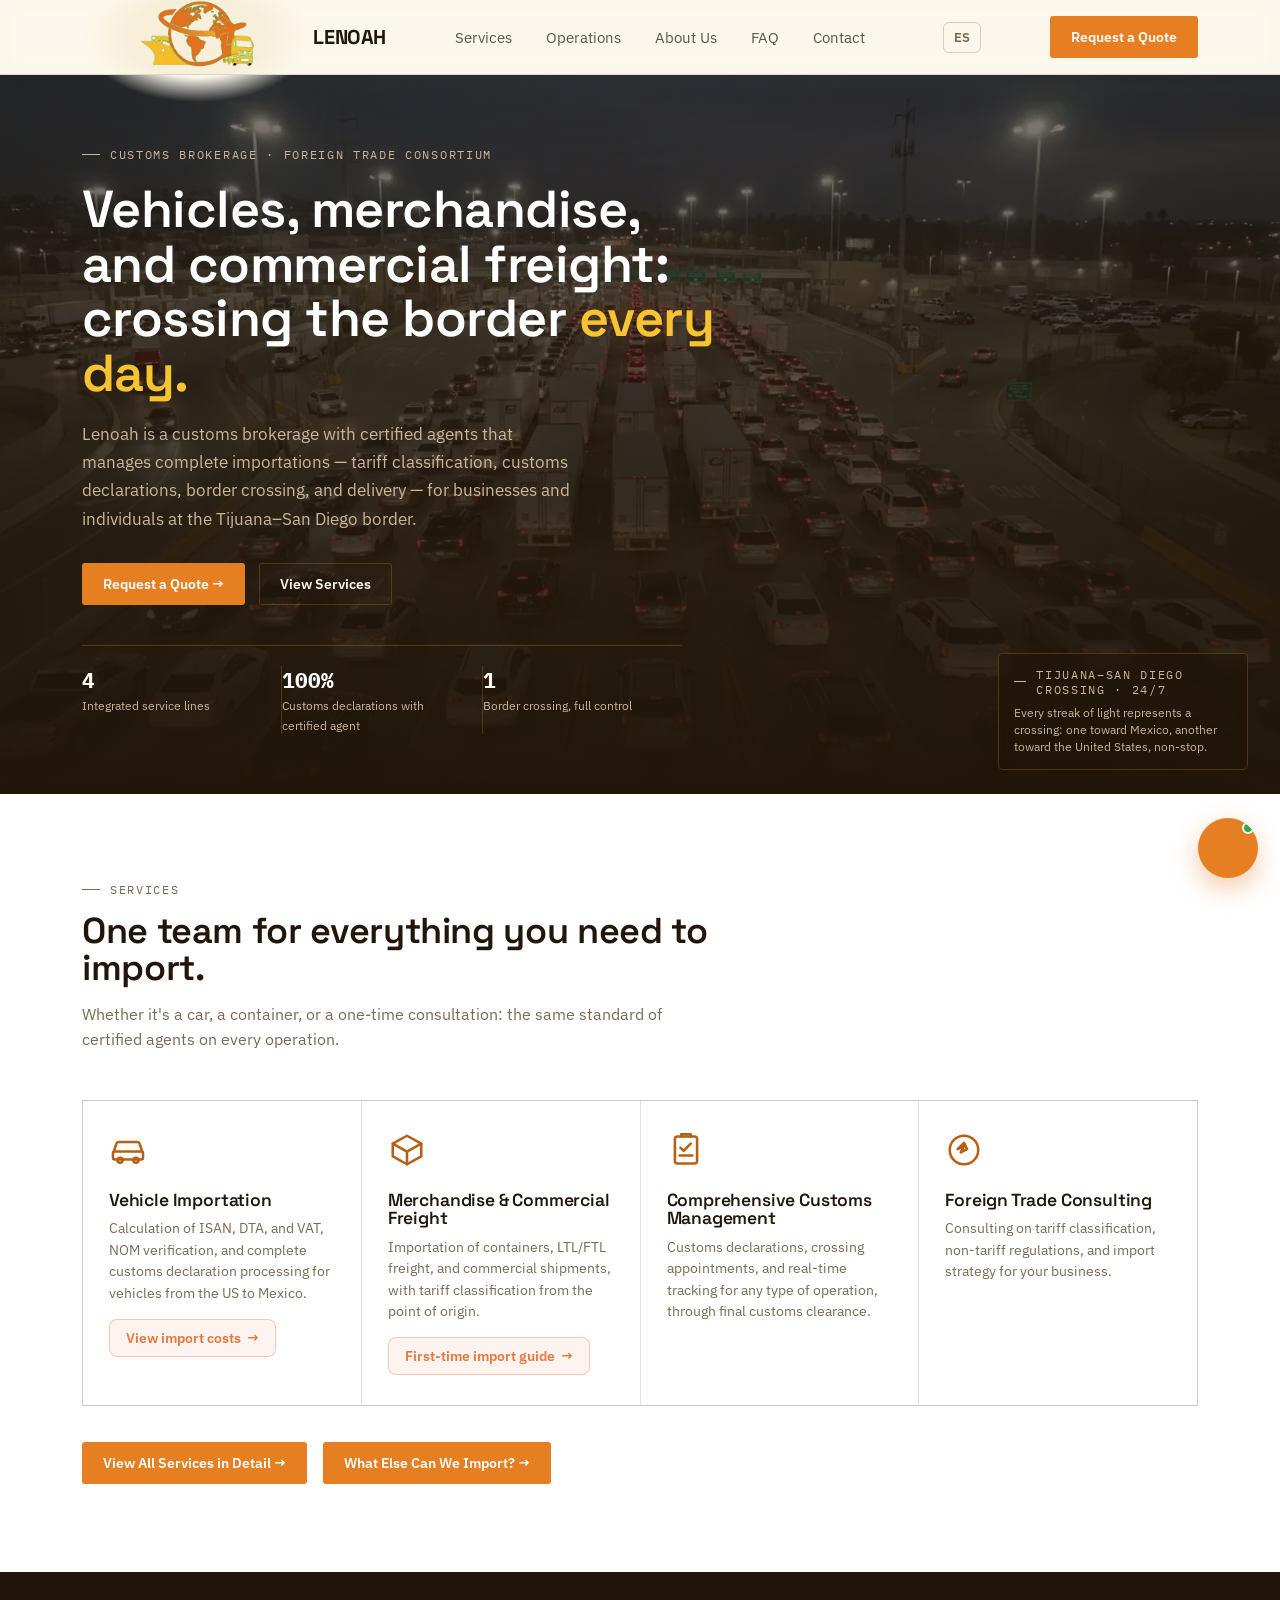
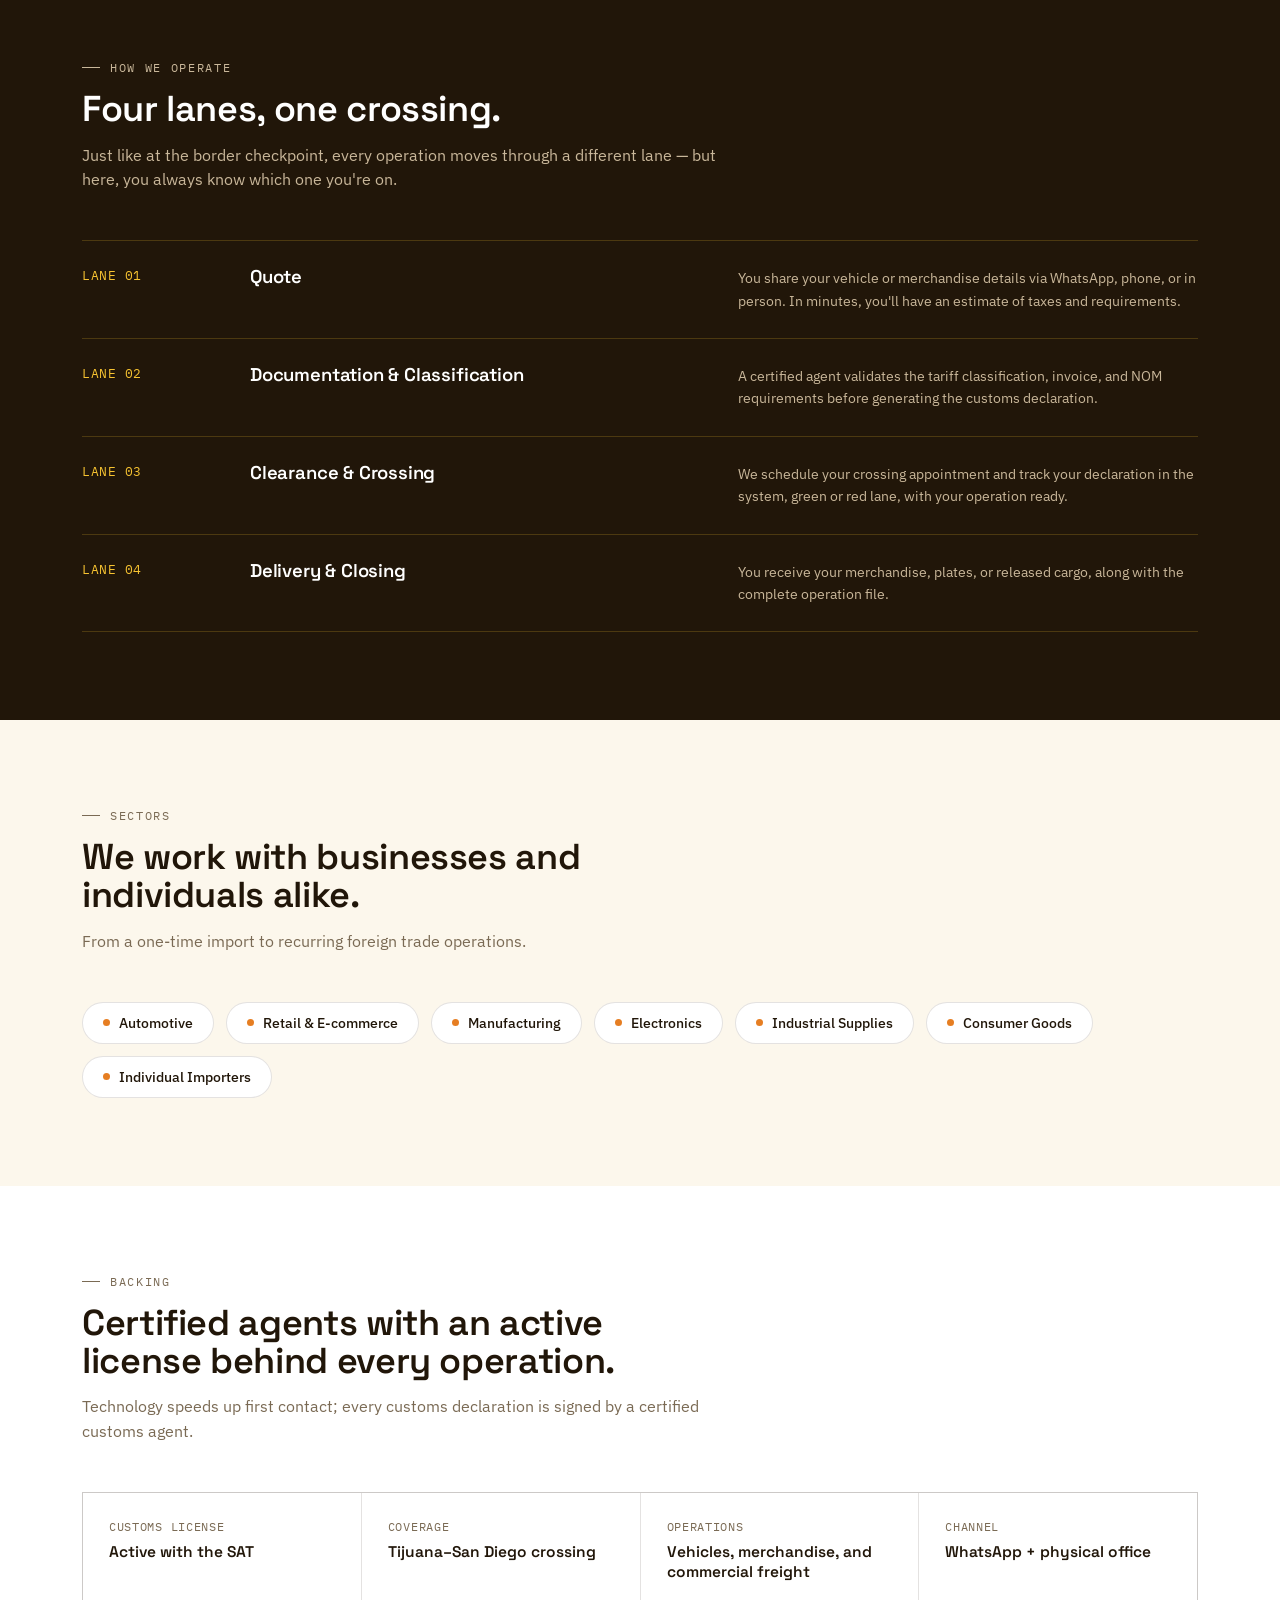
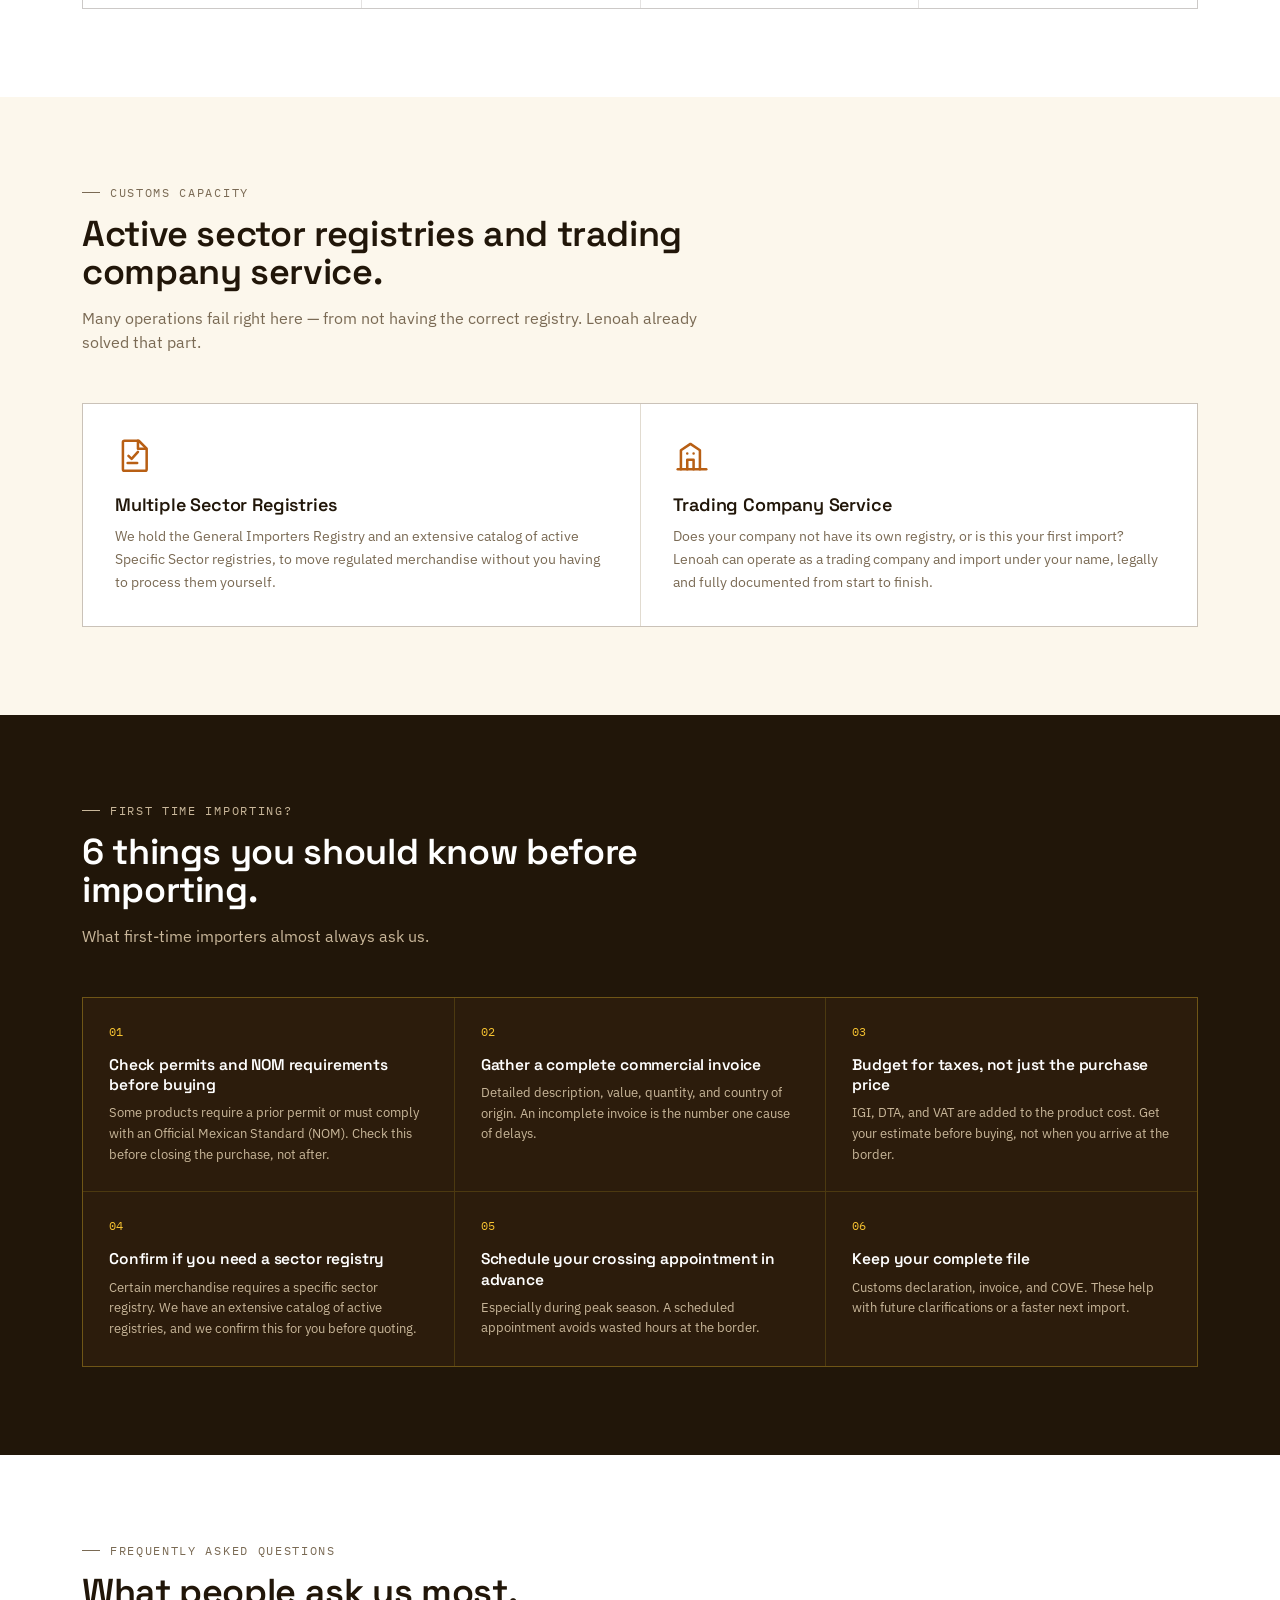
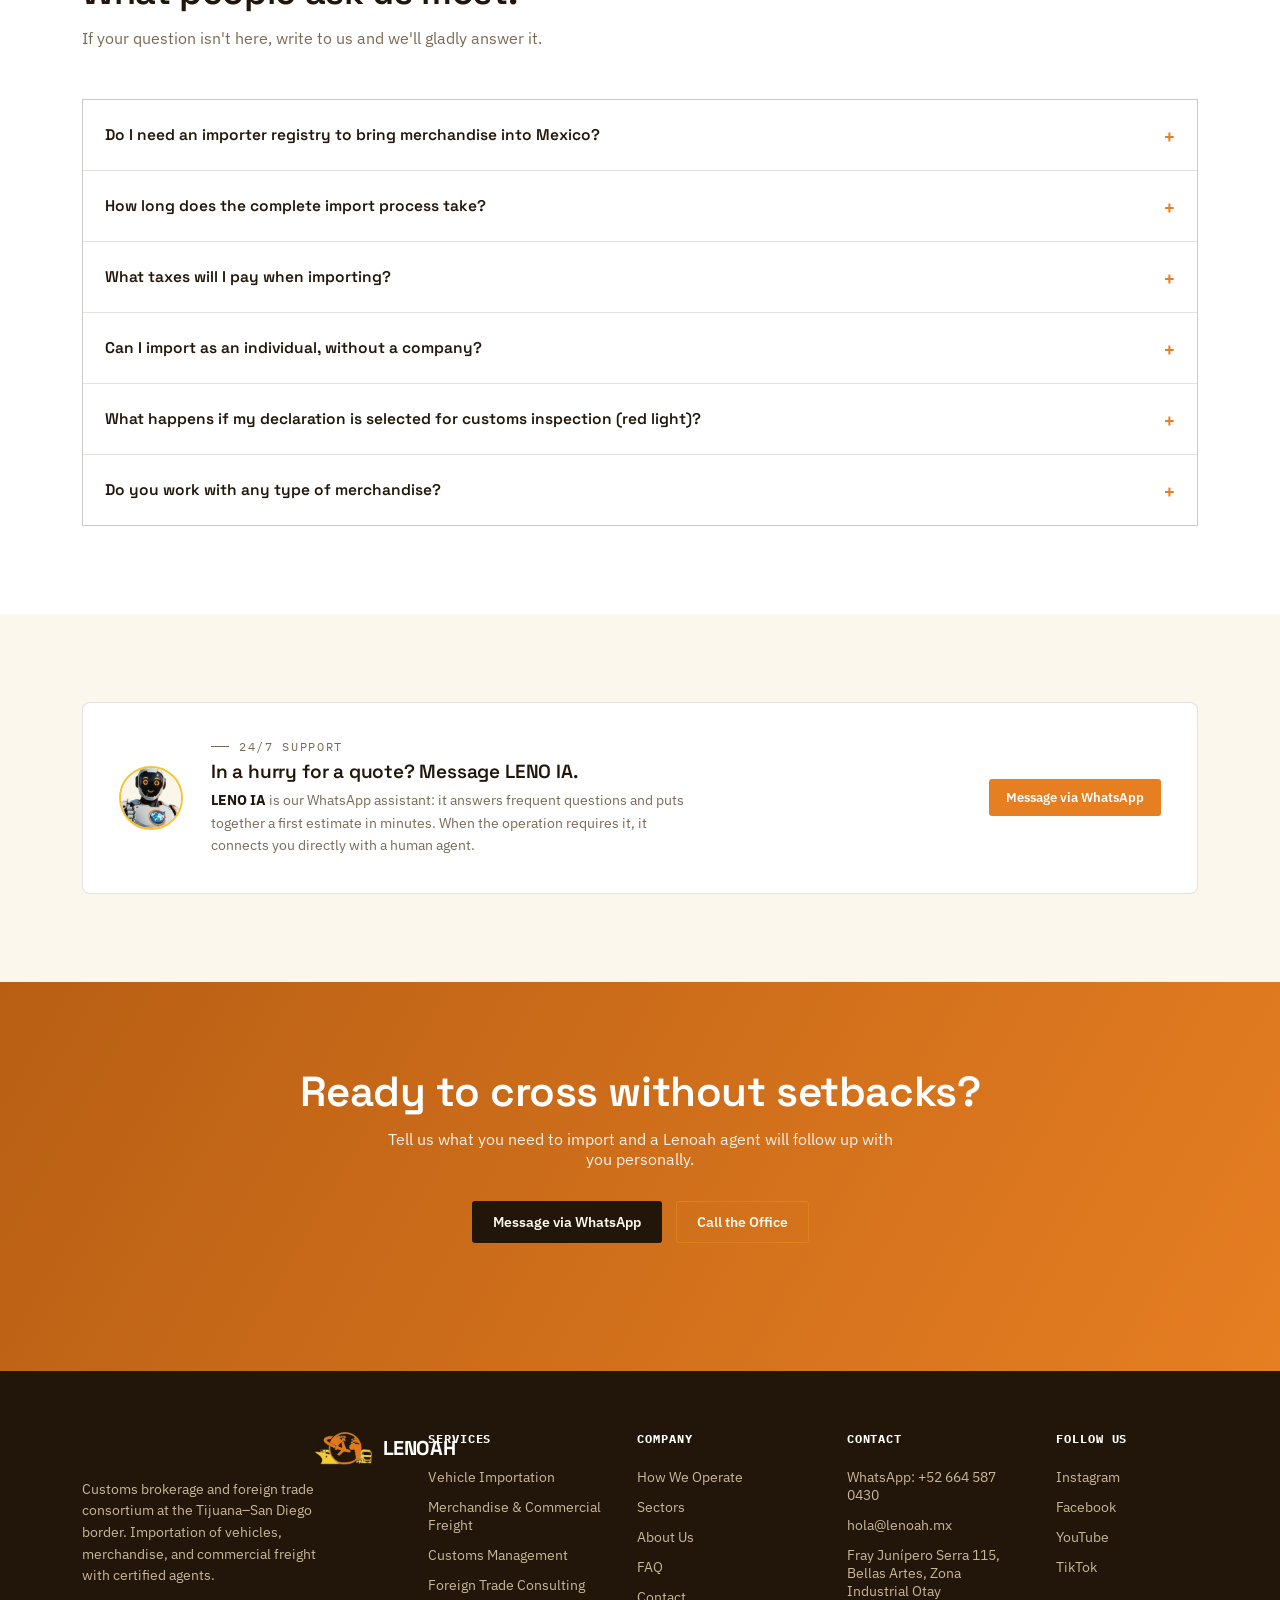
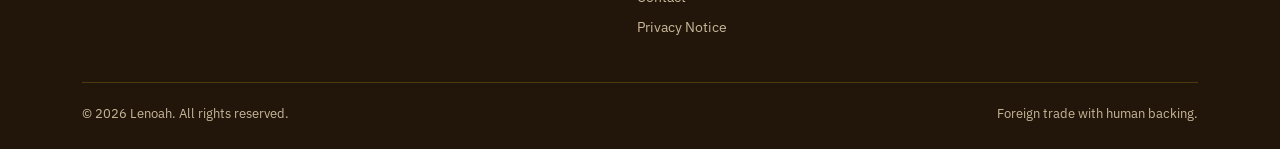
==== en/index.html @ 0d657c3d "Create index.html" ====
<!DOCTYPE html>
<html lang="en">
<head>
<meta charset="UTF-8">
<meta name="viewport" content="width=device-width, initial-scale=1.0">
<title>Customs Broker Tijuana | Import Vehicles & Merchandise to Mexico – Lenoah</title>
<meta name="description" content="Certified customs brokerage in Tijuana–San Diego. How much does it cost to import a car from the US to Mexico? Get a quote in minutes via WhatsApp. Vehicles, merchandise, and commercial freight with certified agents.">
<link rel="canonical" href="https://agencialenoah.com/en/">
<link rel="alternate" hreflang="es-mx" href="https://agencialenoah.com/">
<link rel="alternate" hreflang="en" href="https://agencialenoah.com/en/">
<link rel="alternate" hreflang="x-default" href="https://agencialenoah.com/">
<script type="application/ld+json">
{
  "@context": "https://schema.org",
  "@type": "LocalBusiness",
  "@id": "https://agencialenoah.com/#negocio",
  "name": "Lenoah",
  "description": "Customs brokerage and foreign trade consortium at the Tijuana–San Diego border. Importation of vehicles, merchandise, and commercial freight with certified agents.",
  "url": "https://agencialenoah.com/en/",
  "telephone": "+526645870430",
  "priceRange": "$$",
  "image": "https://agencialenoah.com/assets/logo-icon.png",
  "address": {
    "@type": "PostalAddress",
    "streetAddress": "Fray Junípero Serra 115, Bellas Artes, Zona Industrial Otay",
    "addressLocality": "Tijuana",
    "addressRegion": "BC",
    "addressCountry": "MX"
  },
  "areaServed": [
    { "@type": "City", "name": "Tijuana" },
    { "@type": "City", "name": "San Diego" }
  ],
  "sameAs": [
    "https://www.instagram.com/agencialenoah",
    "https://www.facebook.com/share/1EirSWpD19/",
    "https://youtube.com/@agencialenoah",
    "https://www.tiktok.com/@agencialenoah"
  ]
}
</script>
<link rel="preconnect" href="https://fonts.googleapis.com">
<link rel="preconnect" href="https://fonts.gstatic.com" crossorigin>
<link href="https://fonts.googleapis.com/css2?family=Space+Grotesk:wght@500;600;700&family=IBM+Plex+Sans:wght@400;500;600&family=IBM+Plex+Mono:wght@500;600&display=swap" rel="stylesheet">
<link rel="icon" type="image/png" href="../assets/logo-icon.png">
<link rel="stylesheet" href="../assets/styles.css">

<!-- Google tag (gtag.js) -->
<script async src="https://www.googletagmanager.com/gtag/js?id=G-F1V2E6VB3N"></script>
<script>
  window.dataLayer = window.dataLayer || [];
  function gtag(){dataLayer.push(arguments);}
  gtag('js', new Date());

  gtag('config', 'G-F1V2E6VB3N');
</script>
<style>
  .btn-inline-cta {
    display: inline-flex;
    align-items: center;
    gap: 6px;
    margin-top: 14px;
    padding: 9px 16px;
    font-family: 'IBM Plex Sans', sans-serif;
    font-weight: 600;
    font-size: 13.5px;
    color: #E5783C;
    background: rgba(229,120,60,0.08);
    border: 1.5px solid rgba(229,120,60,0.35);
    border-radius: 8px;
    text-decoration: none;
    transition: background 0.2s ease, border-color 0.2s ease, transform 0.15s ease;
  }
  .btn-inline-cta:hover {
    background: rgba(229,120,60,0.16);
    border-color: #E5783C;
    transform: translateY(-1px);
  }
  .btn-inline-cta .cta-arrow {
    transition: transform 0.2s ease;
  }
  .btn-inline-cta:hover .cta-arrow {
    transform: translateX(3px);
  }
  .explore-more-row {
    display: flex;
    flex-wrap: wrap;
    gap: 16px;
    margin-top: 36px;
  }
  :root {
    --logo-h: clamp(48px, 11vw, 130px);
  }
  .logo {
    position: relative;
    display: inline-flex;
    align-items: center;
    padding-left: calc(var(--logo-h) * 1.78);
  }
  .logo video {
    position: absolute;
    left: 0;
    top: 50%;
    transform: translateY(-50%);
    height: var(--logo-h);
    width: auto;
    object-fit: contain;
    pointer-events: none;
    mix-blend-mode: multiply;
    -webkit-mask-image: radial-gradient(closest-side, black 62%, transparent 100%);
    mask-image: radial-gradient(closest-side, black 62%, transparent 100%);
  }
  .asistente-avatar video {
    width: 100%;
    height: 100%;
    object-fit: cover;
    display: block;
  }
  .lang-switch {
    font-size: 13px;
    font-weight: 600;
    color: #7A6A54;
    text-decoration: none;
    margin-left: 8px;
    padding: 6px 10px;
    border: 1px solid rgba(122,106,84,0.3);
    border-radius: 6px;
  }
  .lang-switch:hover { color: #E5783C; border-color: #E5783C; }
</style>
</head>
<body>

<header>
  <nav>
    <a href="#top" class="logo">
      <video autoplay muted loop playsinline preload="auto" poster="../assets/logo-header-poster.jpg" aria-hidden="true">
        <source src="../assets/logo-header.mp4" type="video/mp4">
      </video>
      LENOAH
    </a>
    <div class="navlinks">
      <a href="../servicios.html">Services</a>
      <a href="#operacion">Operations</a>
      <a href="../nosotros.html">About Us</a>
      <a href="#faq">FAQ</a>
      <a href="#contacto">Contact</a>
    </div>
    <a href="../" class="lang-switch">ES</a>
    <a href="https://wa.me/526645870430" target="_blank" rel="noopener" class="btn btn-naranja">Request a Quote</a>
  </nav>
</header>

<main id="top">

  <!-- HERO -->
  <section class="hero">
    <video
      class="hero-bg-video"
      autoplay
      muted
      loop
      playsinline
      preload="auto"
      poster="../assets/hero-bg-poster.jpg"
      aria-hidden="true"
      style="position:absolute; top:0; left:0; width:100%; height:100%; object-fit:cover; z-index:0;">
      <source src="../assets/hero-bg.mp4" type="video/mp4">
    </video>
    <div class="wrap">
      <div class="hero-inner">
        <div class="eyebrow on-dark">CUSTOMS BROKERAGE · FOREIGN TRADE CONSORTIUM</div>
        <h1>Vehicles, merchandise, and commercial freight: crossing the border <em>every day.</em></h1>
        <p>Lenoah is a customs brokerage with certified agents that manages complete importations — tariff classification, customs declarations, border crossing, and delivery — for businesses and individuals at the Tijuana–San Diego border.</p>
        <div class="hero-ctas">
          <a href="https://wa.me/526645870430" target="_blank" rel="noopener" class="btn btn-naranja">Request a Quote →</a>
          <a href="#servicios" class="btn btn-ghost-dark">View Services</a>
        </div>
        <div class="hero-strip">
          <div><strong>4</strong><span>Integrated service lines</span></div>
          <div><strong>100%</strong><span>Customs declarations with certified agent</span></div>
          <div><strong>1</strong><span>Border crossing, full control</span></div>
        </div>
      </div>
    </div>
    <div class="garita-caption">
      <div class="eyebrow on-dark">TIJUANA–SAN DIEGO CROSSING · 24/7</div>
      <p>Every streak of light represents a crossing: one toward Mexico, another toward the United States, non-stop.</p>
    </div>
  </section>

  <!-- SERVICIOS -->
  <section class="servicios" id="servicios">
    <div class="wrap">
      <div class="section-head reveal">
        <div class="eyebrow">SERVICES</div>
        <h2>One team for everything you need to import.</h2>
        <p>Whether it's a car, a container, or a one-time consultation: the same standard of certified agents on every operation.</p>
      </div>
      <div class="serv-grid reveal">
        <div class="serv-card">
          <div class="serv-icon">
            <svg viewBox="0 0 24 24" fill="none" stroke="currentColor" stroke-width="1.6" stroke-linecap="round" stroke-linejoin="round"><path d="M3 13l1.5-4.5A2 2 0 0 1 6.4 7h11.2a2 2 0 0 1 1.9 1.5L21 13"/><rect x="2.5" y="13" width="19" height="5" rx="1.2"/><circle cx="7" cy="18.5" r="1.6"/><circle cx="17" cy="18.5" r="1.6"/></svg>
          </div>
          <h3>Vehicle Importation</h3>
          <p>Calculation of ISAN, DTA, and VAT, NOM verification, and complete customs declaration processing for vehicles from the US to Mexico.</p>
          <a href="../costo-importar-vehiculo.html" class="btn-inline-cta">View import costs <span class="cta-arrow">→</span></a>
        </div>
        <div class="serv-card">
          <div class="serv-icon">
            <svg viewBox="0 0 24 24" fill="none" stroke="currentColor" stroke-width="1.6" stroke-linecap="round" stroke-linejoin="round"><path d="M21 8l-9-5-9 5 9 5 9-5z"/><path d="M3 8v8l9 5 9-5V8"/><path d="M12 13v8"/></svg>
          </div>
          <h3>Merchandise & Commercial Freight</h3>
          <p>Importation of containers, LTL/FTL freight, and commercial shipments, with tariff classification from the point of origin.</p>
          <a href="../importar-mercancia-primera-vez.html" class="btn-inline-cta">First-time import guide <span class="cta-arrow">→</span></a>
        </div>
        <div class="serv-card">
          <div class="serv-icon">
            <svg viewBox="0 0 24 24" fill="none" stroke="currentColor" stroke-width="1.6" stroke-linecap="round" stroke-linejoin="round"><rect x="5" y="3.5" width="14" height="17" rx="1.6"/><path d="M9 3.5V2h6v1.5"/><path d="M8.5 10.5l2 2 4.5-4.5"/><path d="M8 15.5h8"/></svg>
          </div>
          <h3>Comprehensive Customs Management</h3>
          <p>Customs declarations, crossing appointments, and real-time tracking for any type of operation, through final customs clearance.</p>
        </div>
        <div class="serv-card">
          <div class="serv-icon">
            <svg viewBox="0 0 24 24" fill="none" stroke="currentColor" stroke-width="1.6" stroke-linecap="round" stroke-linejoin="round"><circle cx="12" cy="12" r="9"/><path d="M12 7.5l2 4-4 2 2-4-4 2 4-4z"/></svg>
          </div>
          <h3>Foreign Trade Consulting</h3>
          <p>Consulting on tariff classification, non-tariff regulations, and import strategy for your business.</p>
        </div>
      </div>
      <div class="explore-more-row">
        <a href="../servicios.html" class="btn btn-naranja">View All Services in Detail →</a>
        <a href="../que-podemos-importar.html" class="btn btn-naranja">What Else Can We Import? →</a>
      </div>
    </div>
  </section>

  <!-- OPERACIÓN -->
  <section class="operacion" id="operacion">
    <div class="wrap">
      <div class="section-head reveal">
        <div class="eyebrow on-dark">HOW WE OPERATE</div>
        <h2>Four lanes, one crossing.</h2>
        <p>Just like at the border checkpoint, every operation moves through a different lane — but here, you always know which one you're on.</p>
      </div>
      <div class="carril-list reveal">
        <div class="carril">
          <span class="carril-tag">LANE 01</span>
          <h3>Quote</h3>
          <p>You share your vehicle or merchandise details via WhatsApp, phone, or in person. In minutes, you'll have an estimate of taxes and requirements.</p>
        </div>
        <div class="carril">
          <span class="carril-tag">LANE 02</span>
          <h3>Documentation & Classification</h3>
          <p>A certified agent validates the tariff classification, invoice, and NOM requirements before generating the customs declaration.</p>
        </div>
        <div class="carril">
          <span class="carril-tag">LANE 03</span>
          <h3>Clearance & Crossing</h3>
          <p>We schedule your crossing appointment and track your declaration in the system, green or red lane, with your operation ready.</p>
        </div>
        <div class="carril">
          <span class="carril-tag">LANE 04</span>
          <h3>Delivery & Closing</h3>
          <p>You receive your merchandise, plates, or released cargo, along with the complete operation file.</p>
        </div>
      </div>
    </div>
  </section>

  <!-- SECTORES -->
  <section class="sectores" id="sectores">
    <div class="wrap">
      <div class="section-head reveal">
        <div class="eyebrow">SECTORS</div>
        <h2>We work with businesses and individuals alike.</h2>
        <p>From a one-time import to recurring foreign trade operations.</p>
      </div>
      <div class="sector-chips reveal">
        <div class="sector-chip"><span class="sw"></span>Automotive</div>
        <div class="sector-chip"><span class="sw"></span>Retail & E-commerce</div>
        <div class="sector-chip"><span class="sw"></span>Manufacturing</div>
        <div class="sector-chip"><span class="sw"></span>Electronics</div>
        <div class="sector-chip"><span class="sw"></span>Industrial Supplies</div>
        <div class="sector-chip"><span class="sw"></span>Consumer Goods</div>
        <div class="sector-chip"><span class="sw"></span>Individual Importers</div>
      </div>
    </div>
  </section>

  <!-- CONFIANZA -->
  <section class="confianza">
    <div class="wrap">
      <div class="section-head reveal">
        <div class="eyebrow">BACKING</div>
        <h2>Certified agents with an active license behind every operation.</h2>
        <p>Technology speeds up first contact; every customs declaration is signed by a certified customs agent.</p>
      </div>
      <div class="conf-grid reveal">
        <div class="conf-item"><div class="k">Customs License</div><div class="v">Active with the SAT</div></div>
        <div class="conf-item"><div class="k">Coverage</div><div class="v">Tijuana–San Diego crossing</div></div>
        <div class="conf-item"><div class="k">Operations</div><div class="v">Vehicles, merchandise, and commercial freight</div></div>
        <div class="conf-item"><div class="k">Channel</div><div class="v">WhatsApp + physical office</div></div>
      </div>
    </div>
  </section>

  <!-- PADRONES Y COMERCIALIZADORA -->
  <section class="padrones" id="padrones">
    <div class="wrap">
      <div class="section-head reveal">
        <div class="eyebrow">CUSTOMS CAPACITY</div>
        <h2>Active sector registries and trading company service.</h2>
        <p>Many operations fail right here — from not having the correct registry. Lenoah already solved that part.</p>
      </div>
      <div class="padrones-grid reveal">
        <div class="padrones-card">
          <div class="serv-icon">
            <svg viewBox="0 0 24 24" fill="none" stroke="currentColor" stroke-width="1.6" stroke-linecap="round" stroke-linejoin="round"><path d="M6 3h9l5 5v13a1 1 0 0 1-1 1H6a1 1 0 0 1-1-1V4a1 1 0 0 1 1-1z"/><path d="M14.5 3v5h5"/><path d="M8.5 12.5l2 2 4-4.5"/><path d="M8 17h6"/></svg>
          </div>
          <h3>Multiple Sector Registries</h3>
          <p>We hold the General Importers Registry and an extensive catalog of active Specific Sector registries, to move regulated merchandise without you having to process them yourself.</p>
        </div>
        <div class="padrones-card">
          <div class="serv-icon">
            <svg viewBox="0 0 24 24" fill="none" stroke="currentColor" stroke-width="1.6" stroke-linecap="round" stroke-linejoin="round"><path d="M3 21h18"/><path d="M5 21V9l6-4 6 4v12"/><path d="M9 21v-6h4v6"/><path d="M9 11h.01M13 11h.01"/></svg>
          </div>
          <h3>Trading Company Service</h3>
          <p>Does your company not have its own registry, or is this your first import? Lenoah can operate as a trading company and import under your name, legally and fully documented from start to finish.</p>
        </div>
      </div>
    </div>
  </section>

  <!-- TIPS PRIMERA IMPORTACIÓN -->
  <section class="tips">
    <div class="wrap">
      <div class="section-head reveal">
        <div class="eyebrow on-dark">FIRST TIME IMPORTING?</div>
        <h2>6 things you should know before importing.</h2>
        <p>What first-time importers almost always ask us.</p>
      </div>
      <div class="tips-grid reveal">
        <div class="tip-card">
          <span class="tip-num">01</span>
          <h3>Check permits and NOM requirements before buying</h3>
          <p>Some products require a prior permit or must comply with an Official Mexican Standard (NOM). Check this before closing the purchase, not after.</p>
        </div>
        <div class="tip-card">
          <span class="tip-num">02</span>
          <h3>Gather a complete commercial invoice</h3>
          <p>Detailed description, value, quantity, and country of origin. An incomplete invoice is the number one cause of delays.</p>
        </div>
        <div class="tip-card">
          <span class="tip-num">03</span>
          <h3>Budget for taxes, not just the purchase price</h3>
          <p>IGI, DTA, and VAT are added to the product cost. Get your estimate before buying, not when you arrive at the border.</p>
        </div>
        <div class="tip-card">
          <span class="tip-num">04</span>
          <h3>Confirm if you need a sector registry</h3>
          <p>Certain merchandise requires a specific sector registry. We have an extensive catalog of active registries, and we confirm this for you before quoting.</p>
        </div>
        <div class="tip-card">
          <span class="tip-num">05</span>
          <h3>Schedule your crossing appointment in advance</h3>
          <p>Especially during peak season. A scheduled appointment avoids wasted hours at the border.</p>
        </div>
        <div class="tip-card">
          <span class="tip-num">06</span>
          <h3>Keep your complete file</h3>
          <p>Customs declaration, invoice, and COVE. These help with future clarifications or a faster next import.</p>
        </div>
      </div>
    </div>
  </section>

  <!-- FAQ -->
  <section class="faq" id="faq">
    <div class="wrap">
      <div class="section-head reveal">
        <div class="eyebrow">FREQUENTLY ASKED QUESTIONS</div>
        <h2>What people ask us most.</h2>
        <p>If your question isn't here, write to us and we'll gladly answer it.</p>
      </div>
      <div class="faq-list reveal">
        <details class="faq-item">
          <summary><span>Do I need an importer registry to bring merchandise into Mexico?</span><span class="faq-ico">+</span></summary>
          <p>Yes, in most cases you need to be enrolled in the Importers Registry, and for certain products, also in a Specific Sectors Importers Registry. If you don't have either, Lenoah can operate as a trading company and import under your name.</p>
        </details>
        <details class="faq-item">
          <summary><span>How long does the complete import process take?</span><span class="faq-ico">+</span></summary>
          <p>It depends on the type of merchandise and whether your declaration is selected for customs inspection (physical review) or free clearance. Once documentation is complete, processing and crossing are usually resolved within a couple of business days.</p>
        </details>
        <details class="faq-item">
          <summary><span>What taxes will I pay when importing?</span><span class="faq-ico">+</span></summary>
          <p>Generally, the General Import Tax (IGI), Customs Processing Fee (DTA), and VAT (IVA) are calculated. For vehicles, the New Vehicle Tax (ISAN) is also added. We give you an estimate before you decide to move forward.</p>
        </details>
        <details class="faq-item">
          <summary><span>Can I import as an individual, without a company?</span><span class="faq-ico">+</span></summary>
          <p>Yes, depending on the type and value of the merchandise. In several cases, we can also support you with our trading company service if you don't have the required registry.</p>
        </details>
        <details class="faq-item">
          <summary><span>What happens if my declaration is selected for customs inspection (red light)?</span><span class="faq-ico">+</span></summary>
          <p>A certified agent accompanies you during the physical inspection. That's why we make sure documentation and tariff classification are correct from the start: it reduces the risk of issues.</p>
        </details>
        <details class="faq-item">
          <summary><span>Do you work with any type of merchandise?</span><span class="faq-ico">+</span></summary>
          <p>We handle vehicles, commercial freight, and general merchandise. For sectors regulated under specific registries, we confirm with you before quoting to make sure we can handle your import.</p>
        </details>
      </div>
    </div>
  </section>

  <!-- ASISTENTE LENO IA (módulo secundario) -->
  <section class="asistente">
    <div class="wrap">
      <div class="asistente-card reveal">
        <div class="asistente-avatar">
          <video autoplay muted loop playsinline preload="auto" poster="../assets/bot-avatar-poster.jpg" aria-hidden="true">
            <source src="../assets/bot-avatar.mp4" type="video/mp4">
          </video>
        </div>
        <div class="asistente-copy">
          <div class="eyebrow">24/7 SUPPORT</div>
          <h3>In a hurry for a quote? Message LENO IA.</h3>
          <p><strong>LENO IA</strong> is our WhatsApp assistant: it answers frequent questions and puts together a first estimate in minutes. When the operation requires it, it connects you directly with a human agent.</p>
        </div>
        <a href="https://wa.me/526645870430" target="_blank" rel="noopener" class="btn btn-naranja btn-sm">Message via WhatsApp</a>
      </div>
    </div>
  </section>

  <!-- CTA FINAL -->
  <section class="cta-final" id="contacto">
    <div class="wrap">
      <div class="reveal">
        <h2>Ready to cross without setbacks?</h2>
        <p>Tell us what you need to import and a Lenoah agent will follow up with you personally.</p>
        <div class="hero-ctas" style="justify-content:center;">
          <a href="https://wa.me/526645870430" target="_blank" rel="noopener" class="btn btn-primary">Message via WhatsApp</a>
          <a href="tel:+526645870430" class="btn btn-ghost-dark">Call the Office</a>
        </div>
      </div>
    </div>
  </section>

</main>

<footer>
  <div class="wrap">
    <div class="foot-grid">
      <div class="foot-brand">
        <a href="#top" class="logo"><img src="../assets/logo-icon.png" alt="Lenoah">LENOAH</a>
        <p>Customs brokerage and foreign trade consortium at the Tijuana–San Diego border. Importation of vehicles, merchandise, and commercial freight with certified agents.</p>
      </div>
      <div class="foot-col">
        <h4>Services</h4>
        <a href="../servicios.html">Vehicle Importation</a>
        <a href="../servicios.html">Merchandise & Commercial Freight</a>
        <a href="../servicios.html">Customs Management</a>
        <a href="../servicios.html">Foreign Trade Consulting</a>
      </div>
      <div class="foot-col">
        <h4>Company</h4>
        <a href="#operacion">How We Operate</a>
        <a href="#sectores">Sectors</a>
        <a href="../nosotros.html">About Us</a>
        <a href="#faq">FAQ</a>
        <a href="#contacto">Contact</a>
        <a href="#">Privacy Notice</a>
      </div>
      <div class="foot-col">
        <h4>Contact</h4>
        <a href="https://wa.me/526645870430" target="_blank" rel="noopener">WhatsApp: +52 664 587 0430</a>
        <a href="mailto:hola@lenoah.mx">hola@lenoah.mx</a>
        <a href="https://www.google.com/maps/search/?api=1&query=Calle%20Fray%20Jun%C3%ADpero%20Serra%20115%2C%20Bellas%20Artes%2C%20Zona%20Industrial%20Otay%2C%20Tijuana%2C%20B.C." target="_blank" rel="noopener">Fray Junípero Serra 115, Bellas Artes, Zona Industrial Otay</a>
      </div>
      <div class="foot-col">
        <h4>Follow Us</h4>
        <a href="https://www.instagram.com/agencialenoah?igsh=MW9pZHBoZXhkcm4xYQ==" target="_blank" rel="noopener">Instagram</a>
        <a href="https://www.facebook.com/share/1EirSWpD19/" target="_blank" rel="noopener">Facebook</a>
        <a href="https://youtube.com/@agencialenoah?si=c4Mpdcs2uhXX8nxL" target="_blank" rel="noopener">YouTube</a>
        <a href="https://www.tiktok.com/@agencialenoah?_r=1&_t=ZS-98e3TfCi9K5" target="_blank" rel="noopener">TikTok</a>
      </div>
    </div>
    <div class="foot-bottom">
      <span>© 2026 Lenoah. All rights reserved.</span>
      <span>Foreign trade with human backing.</span>
    </div>
  </div>
</footer>

<script>
  const revealEls = document.querySelectorAll('.reveal');
  const io = new IntersectionObserver((entries)=>{
    entries.forEach(e=>{
      if(e.isIntersecting){ e.target.classList.add('show'); io.unobserve(e.target); }
    });
  }, {threshold:0.15});
  revealEls.forEach(el=>io.observe(el));

</script>

<script src="../assets/chat-widget.js"></script>
</body>
</html>
---- assets/styles.css ----
:root{
    --noche:#211609;
    --noche-2:#2C1C0C;
    --concreto:#FCF7EC;
    --concreto-2:#F2E7CE;
    --papel:#FFFFFF;
    --acero:#7A6A54;
    --acero-2:#C9B79A;
    --naranja:#E67E22;
    --naranja-oscuro:#B85F14;
    --amarillo:#F7C331;
    --amarillo-oscuro:#D9A413;
    --verde:#2FA84F;
    --rojo:#E5484D;
    --linea: rgba(33,22,9,0.12);
    --linea-clara: rgba(247,195,49,0.20);
    --radio: 3px;
    --font-display:'Space Grotesk', sans-serif;
    --font-body:'IBM Plex Sans', sans-serif;
    --font-mono:'IBM Plex Mono', monospace;
  }

  *{box-sizing:border-box; margin:0; padding:0;}
  html{scroll-behavior:smooth;}
  body{
    font-family:var(--font-body);
    background:var(--concreto);
    color:var(--noche);
    -webkit-font-smoothing:antialiased;
    overflow-x:hidden;
  }
  img,svg{display:block; max-width:100%;}
  a{color:inherit; text-decoration:none;}
  ul{list-style:none;}
  button{font-family:inherit; cursor:pointer;}

  .eyebrow{
    font-family:var(--font-mono);
    font-size:12px;
    letter-spacing:.14em;
    text-transform:uppercase;
    color:var(--acero);
    display:flex;
    align-items:center;
    gap:10px;
  }
  .eyebrow::before{
    content:"";
    width:18px; height:1px;
    background:var(--acero);
    display:inline-block;
  }
  .eyebrow.on-dark{color:var(--acero-2);}
  .eyebrow.on-dark::before{background:var(--acero-2);}

  .wrap{
    max-width:1180px;
    margin:0 auto;
    padding:0 32px;
  }

  h1,h2,h3{
    font-family:var(--font-display);
    font-weight:600;
    letter-spacing:-.01em;
    line-height:1.05;
  }

  /* ---------- NAV ---------- */
  header{
    position:sticky; top:0; z-index:100;
    background:rgba(252,247,236,0.88);
    backdrop-filter:blur(10px);
    border-bottom:1px solid var(--linea);
  }
  nav{
    display:flex; align-items:center; justify-content:space-between;
    padding:16px 32px;
    max-width:1180px; margin:0 auto;
  }
  .logo{
    font-family:var(--font-display);
    font-weight:700;
    font-size:20px;
    letter-spacing:-.02em;
    display:flex; align-items:center; gap:10px;
  }
  .logo img{ height:34px; width:auto; display:block; }
  .navlinks{display:flex; gap:34px; align-items:center;}
  .navlinks a{
    font-size:14.5px; color:var(--noche); opacity:.72;
    transition:opacity .15s ease;
  }
  .navlinks a:hover{opacity:1;}
  .btn{
    display:inline-flex; align-items:center; gap:8px;
    font-size:14px; font-weight:600;
    padding:11px 20px;
    border-radius:var(--radio);
    border:1px solid transparent;
    transition:transform .15s ease, box-shadow .15s ease, background .15s ease;
    white-space:nowrap;
  }
  .btn-primary{ background:var(--noche); color:var(--concreto); }
  .btn-primary:hover{ transform:translateY(-1px); box-shadow:0 6px 18px rgba(33,22,9,0.25);}
  .btn-naranja{ background:var(--naranja); color:#fff; }
  .btn-naranja:hover{ transform:translateY(-1px); box-shadow:0 6px 18px rgba(230,126,34,0.35); }
  .btn-ghost{ background:transparent; border-color:var(--linea); color:var(--noche); }
  .btn-ghost:hover{ border-color:var(--noche); }
  .btn-ghost-dark{ background:transparent; border-color:var(--linea-clara); color:var(--concreto); }
  .btn-ghost-dark:hover{ border-color:var(--concreto-2); }
  .btn-sm{ padding:9px 16px; font-size:13px; }

  /* ---------- HERO ---------- */
  .hero{
    background:var(--noche);
    color:var(--concreto);
    position:relative;
    overflow:hidden;
    padding:72px 0 60px;
    min-height:600px;
    display:flex;
    align-items:center;
  }
  #garita-canvas{ position:absolute; inset:0; width:100%; height:100%; z-index:0; }
  .hero::after{
    content:"";
    position:absolute; inset:0;
    background:linear-gradient(180deg, rgba(33,22,9,0.55) 0%, rgba(33,22,9,0.80) 55%, var(--noche) 100%);
    z-index:1; pointer-events:none;
  }
  .hero .wrap{ position:relative; z-index:2; width:100%; }
  .hero-inner{ max-width:660px; }
  .hero-inner h1{
    font-size:clamp(32px, 4.6vw, 52px);
    margin:20px 0 20px;
    color:#fff;
  }
  .hero-inner h1 em{ font-style:normal; color:var(--amarillo); }
  .hero-inner p{
    font-size:17px; line-height:1.65; color:var(--acero-2);
    max-width:500px; margin-bottom:30px;
  }
  .hero-ctas{ display:flex; gap:14px; flex-wrap:wrap; margin-bottom:40px;}
  .hero-strip{ display:flex; gap:0; border-top:1px solid var(--linea-clara); padding-top:20px; max-width:600px; }
  .hero-strip div{ flex:1; padding-right:22px; border-right:1px solid var(--linea-clara); }
  .hero-strip div:last-child{border-right:none;}
  .hero-strip strong{ display:block; font-family:var(--font-mono); font-size:21px; color:#fff; }
  .hero-strip span{ font-size:12px; color:var(--acero-2); }

  .garita-caption{
    position:absolute; right:32px; bottom:24px; z-index:2;
    max-width:250px; background:rgba(33,22,9,0.72);
    border:1px solid var(--linea-clara); border-radius:5px;
    padding:13px 15px; backdrop-filter:blur(6px);
  }
  .garita-caption .eyebrow{ margin-bottom:7px; }
  .garita-caption p{ font-size:11.5px; line-height:1.5; color:var(--acero-2); }
  @media (max-width:960px){ .garita-caption{ display:none; } }

  /* ---------- SECTION generic ---------- */
  section{ padding:88px 0; }
  .section-head{ max-width:640px; margin-bottom:48px; }
  .section-head h2{ font-size:clamp(25px,3.2vw,36px); margin-top:16px; }
  .section-head p{ margin-top:14px; font-size:15.5px; line-height:1.6; color:var(--acero); }

  /* ---------- SERVICIOS ---------- */
  .servicios{ background:var(--papel); }
  .serv-grid{
    display:grid; grid-template-columns:repeat(4,1fr);
    gap:1px; background:var(--linea); border:1px solid var(--linea);
  }
  .serv-card{ background:var(--papel); padding:30px 26px; transition:background .2s ease; }
  .serv-card:hover{ background:var(--concreto); }
  .serv-icon{
    width:38px; height:38px; margin-bottom:22px;
    display:flex; align-items:center; justify-content:center;
    color:var(--naranja-oscuro);
  }
  .serv-icon svg{ width:100%; height:100%; }
  .serv-card h3{ font-size:17.5px; margin-bottom:9px; }
  .serv-card p{ font-size:13.5px; line-height:1.6; color:var(--acero); }

  /* ---------- OPERACIÓN (carriles) ---------- */
  .operacion{ background:var(--noche); color:var(--concreto); }
  .operacion .section-head h2{ color:#fff; }
  .operacion .section-head p{ color:var(--acero-2); }
  .carril-list{ display:flex; flex-direction:column; }
  .carril{
    display:grid; grid-template-columns:140px 1fr 1fr;
    gap:28px; align-items:start; padding:26px 0;
    border-top:1px solid var(--linea-clara);
  }
  .carril:last-child{ border-bottom:1px solid var(--linea-clara); }
  .carril-tag{ font-family:var(--font-mono); font-size:13px; color:var(--amarillo); letter-spacing:.04em; }
  .carril h3{ font-size:18.5px; color:#fff; }
  .carril p{ font-size:14px; line-height:1.6; color:var(--acero-2); }

  /* ---------- SECTORES ---------- */
  .sectores{ background:var(--concreto); }
  .sector-chips{ display:flex; flex-wrap:wrap; gap:12px; }
  .sector-chip{
    background:var(--papel); border:1px solid var(--linea);
    border-radius:24px; padding:11px 20px;
    font-size:13.5px; font-weight:500; color:var(--noche);
    display:flex; align-items:center; gap:9px;
  }
  .sector-chip .sw{ width:7px; height:7px; border-radius:50%; background:var(--naranja); flex:none; }

  /* ---------- CONFIANZA ---------- */
  .confianza{ background:var(--papel); }
  .conf-grid{
    display:grid; grid-template-columns:repeat(4,1fr);
    gap:1px; background:var(--linea); border:1px solid var(--linea);
  }
  .conf-item{ background:var(--papel); padding:26px; text-align:left; }
  .conf-item .k{
    font-family:var(--font-mono); font-size:11.5px; color:var(--acero);
    text-transform:uppercase; letter-spacing:.06em; margin-bottom:8px;
  }
  .conf-item .v{ font-family:var(--font-display); font-weight:600; font-size:15.5px; }

  /* ---------- PADRONES Y COMERCIALIZADORA ---------- */
  .padrones{ background:var(--concreto); }
  .padrones-grid{
    display:grid; grid-template-columns:repeat(2,1fr);
    gap:1px; background:var(--linea); border:1px solid var(--linea);
  }
  .padrones-card{ background:var(--papel); padding:32px; }
  .padrones-card h3{ font-size:18px; margin-bottom:10px; }
  .padrones-card p{ font-size:14px; line-height:1.65; color:var(--acero); }

  /* ---------- TIPS PRIMERA IMPORTACIÓN ---------- */
  .tips{ background:var(--noche); color:var(--concreto); }
  .tips .section-head h2{ color:#fff; }
  .tips .section-head p{ color:var(--acero-2); }
  .tips-grid{
    display:grid; grid-template-columns:repeat(3,1fr); gap:1px;
    background:var(--linea-clara); border:1px solid var(--linea-clara);
  }
  .tip-card{ background:var(--noche-2); padding:26px; }
  .tip-num{
    font-family:var(--font-mono); font-size:12px; color:var(--amarillo);
    display:block; margin-bottom:16px;
  }
  .tip-card h3{ font-size:15.5px; color:#fff; margin-bottom:8px; line-height:1.3; }
  .tip-card p{ font-size:13px; line-height:1.6; color:var(--acero-2); }

  /* ---------- FAQ ---------- */
  .faq{ background:var(--papel); }
  .faq-list{ display:flex; flex-direction:column; gap:1px; background:var(--linea); border:1px solid var(--linea); }
  .faq-item{ background:var(--papel); padding:0; }
  .faq-item summary{
    padding:20px 22px;
    display:flex; align-items:center; justify-content:space-between; gap:16px;
    cursor:pointer;
    font-family:var(--font-display); font-weight:600; font-size:15.5px;
    list-style:none;
  }
  .faq-item summary::-webkit-details-marker{ display:none; }
  .faq-item summary .faq-ico{
    font-family:var(--font-mono); font-size:18px; color:var(--naranja);
    flex:none; transition:transform .2s ease;
  }
  .faq-item[open] summary .faq-ico{ transform:rotate(45deg); }
  .faq-item p{
    padding:0 22px 22px; margin-top:-6px;
    font-size:14px; line-height:1.65; color:var(--acero);
    max-width:720px;
  }

  /* ---------- ASISTENTE LENO IA (módulo secundario) ---------- */
  .asistente{ background:var(--concreto); }
  .asistente-card{
    background:var(--papel);
    border:1px solid var(--linea);
    border-radius:8px;
    padding:36px;
    display:grid;
    grid-template-columns:auto 1fr auto;
    gap:28px;
    align-items:center;
  }
  .asistente-avatar{
    width:64px; height:64px; border-radius:50%;
    overflow:hidden; flex:none;
    border:2px solid var(--amarillo);
  }
  .asistente-avatar img{ width:100%; height:100%; object-fit:cover; }
  .asistente-copy .eyebrow{ margin-bottom:8px; }
  .asistente-copy h3{ font-size:19px; margin-bottom:8px; }
  .asistente-copy p{ font-size:14px; line-height:1.6; color:var(--acero); max-width:480px; }
  .asistente-copy strong{ color:var(--noche); }

  /* ---------- CTA FINAL ---------- */
  .cta-final{
    background:linear-gradient(120deg, var(--naranja-oscuro) 0%, var(--naranja) 100%);
    color:#fff; text-align:center;
  }
  .cta-final h2{ font-size:clamp(27px,3.8vw,42px); color:#fff; margin-bottom:15px; }
  .cta-final p{ font-size:15.5px; color:rgba(255,255,255,0.9); max-width:520px; margin:0 auto 32px; }
  .cta-final .btn-primary{ background:var(--noche); }
  .cta-final .btn-ghost-dark:hover{ border-color:#fff; }

  /* ---------- FOOTER ---------- */
  footer{ background:var(--noche); color:var(--acero-2); padding:60px 0 28px; }
  .foot-grid{
    display:grid; grid-template-columns:1.2fr 1fr 1fr 1fr 0.8fr;
    gap:32px; padding-bottom:40px; border-bottom:1px solid var(--linea-clara);
  }
  .foot-brand .logo{ color:#fff; margin-bottom:14px; }
  .foot-brand p{ font-size:13.5px; line-height:1.6; max-width:260px; }
  .foot-col h4{
    font-family:var(--font-mono); font-size:11.5px; text-transform:uppercase;
    letter-spacing:.08em; color:#fff; margin-bottom:16px;
  }
  .foot-col a{ display:block; font-size:13.5px; padding:6px 0; color:var(--acero-2); transition:color .15s ease; }
  .foot-col a:hover{ color:#fff; }
  .foot-bottom{ display:flex; justify-content:space-between; align-items:center; padding-top:22px; font-size:12.5px; flex-wrap:wrap; gap:12px; }

  /* ---------- REVEAL ---------- */
  .reveal{ opacity:0; transform:translateY(16px); transition:opacity .6s ease, transform .6s ease; }
  .reveal.show{ opacity:1; transform:translateY(0); }
  @media (prefers-reduced-motion: reduce){
    .reveal{ opacity:1; transform:none; transition:none; }
    html{ scroll-behavior:auto; }
  }

  /* ---------- RESPONSIVE ---------- */
  @media (max-width:960px){
    .serv-grid{ grid-template-columns:repeat(2,1fr); }
    .conf-grid{ grid-template-columns:repeat(2,1fr); }
    .foot-grid{ grid-template-columns:1fr 1fr; }
    .carril{ grid-template-columns:1fr; gap:8px; }
    .asistente-card{ grid-template-columns:1fr; text-align:center; }
    .asistente-avatar{ margin:0 auto; }
    .padrones-grid{ grid-template-columns:1fr; }
    .tips-grid{ grid-template-columns:repeat(2,1fr); }
  }
  @media (max-width:640px){
    .navlinks{ display:none; }
    .wrap{ padding:0 20px; }
    nav{ padding:14px 20px; }
    .hero-strip{ flex-wrap:wrap; gap:16px; }
    .hero-strip div{ flex:1 1 40%; border-right:none; padding-right:0; }
    .serv-grid{ grid-template-columns:1fr; }
    .conf-grid{ grid-template-columns:1fr; }
    .foot-grid{ grid-template-columns:1fr; }
    .tips-grid{ grid-template-columns:1fr; }
  }

  /* ---------- PAGE BANNER (páginas internas) ---------- */
  .page-banner{
    background:var(--noche);
    color:var(--concreto);
    padding:128px 0 68px;
  }
  .page-banner .eyebrow{ margin-bottom:18px; }
  .page-banner h1{
    font-family:var(--font-display);
    font-weight:600;
    letter-spacing:-.01em;
    line-height:1.08;
    font-size:clamp(30px,4.4vw,48px);
    color:#fff;
    margin-bottom:16px;
    max-width:700px;
  }
  .page-banner p{
    font-size:16px;
    line-height:1.65;
    color:var(--acero-2);
    max-width:600px;
  }

  /* ---------- TRAYECTORIA ---------- */
  .trayectoria{ background:var(--papel); }
  .trayectoria-grid{
    display:grid;
    grid-template-columns:1.1fr 0.9fr;
    gap:56px;
    align-items:start;
  }
  .trayectoria-copy p{
    font-size:15.5px;
    line-height:1.75;
    color:var(--acero);
    margin-bottom:16px;
  }
  .trayectoria-copy p strong{ color:var(--noche); }
  @media (max-width:960px){
    .trayectoria-grid{ grid-template-columns:1fr; }
  }

  /* ---------- SERVICIOS DETALLE (servicios.html) ---------- */
  .servicios-detalle{ background:var(--papel); }
  .sd-list{ display:flex; flex-direction:column; }
  .sd-item{
    display:grid;
    grid-template-columns:1.1fr 0.9fr;
    gap:48px;
    padding:44px 0;
    border-top:1px solid var(--linea);
    align-items:start;
  }
  .sd-item:last-child{ border-bottom:1px solid var(--linea); }
  .sd-tag{
    font-family:var(--font-mono);
    font-size:12px;
    color:var(--naranja-oscuro);
    letter-spacing:.04em;
    display:block;
    margin-bottom:14px;
  }
  .sd-info h3{ font-size:22px; margin-bottom:12px; }
  .sd-info p{ font-size:14.5px; line-height:1.7; color:var(--acero); max-width:460px; }
  .sd-info .serv-icon{ margin-bottom:18px; }
  .sd-checklist{
    list-style:none;
    display:flex;
    flex-direction:column;
    gap:13px;
    padding-top:6px;
  }
  .sd-checklist li{
    font-size:14px;
    line-height:1.5;
    color:var(--noche);
    padding-left:28px;
    position:relative;
  }
  .sd-checklist li::before{
    content:"✓";
    position:absolute; left:0; top:0.5px;
    color:#fff;
    background:var(--naranja);
    width:18px; height:18px;
    border-radius:50%;
    font-size:10.5px;
    display:flex; align-items:center; justify-content:center;
  }
  @media (max-width:800px){
    .sd-item{ grid-template-columns:1fr; gap:22px; }
  }

  /* ---------- COTIZADOR ---------- */
  .cotizador-wrap{ background:var(--concreto); }
  .cotizador-card{
    background:var(--papel);
    border:1px solid var(--linea);
    border-radius:8px;
    padding:40px;
    max-width:680px;
    margin:0 auto;
  }
  .cot-steps{
    display:flex; align-items:center; gap:8px;
    margin-bottom:32px;
  }
  .cot-step-dot{
    flex:1; height:3px; border-radius:2px;
    background:var(--linea);
    transition:background .25s ease;
  }
  .cot-step-dot.active{ background:var(--naranja); }
  .cot-step-dot.done{ background:var(--amarillo-oscuro); }
  .cot-step-label{
    font-family:var(--font-mono); font-size:11.5px;
    color:var(--acero); text-transform:uppercase; letter-spacing:.06em;
    margin-bottom:6px;
  }
  .cot-title{ font-size:22px; margin-bottom:8px; }
  .cot-sub{ font-size:14px; color:var(--acero); margin-bottom:28px; line-height:1.55; }

  .cot-panel{ display:none; }
  .cot-panel.active{ display:block; }

  .cot-option-grid{ display:grid; grid-template-columns:1fr 1fr; gap:14px; margin-bottom:8px; }
  .cot-option{
    border:1.5px solid var(--linea);
    border-radius:6px;
    padding:22px 18px;
    text-align:left;
    background:var(--papel);
    cursor:pointer;
    transition:border-color .15s ease, background .15s ease;
    font-family:inherit;
  }
  .cot-option:hover{ border-color:var(--naranja); }
  .cot-option.selected{ border-color:var(--naranja); background:rgba(230,126,34,0.06); }
  .cot-option .serv-icon{ width:30px; height:30px; margin-bottom:14px; color:var(--naranja-oscuro); }
  .cot-option strong{ display:block; font-family:var(--font-display); font-size:15.5px; margin-bottom:4px; }
  .cot-option span{ font-size:12.5px; color:var(--acero); }

  .cot-field{ margin-bottom:20px; }
  .cot-field label{
    display:block; font-size:13px; font-weight:600; color:var(--noche);
    margin-bottom:7px;
  }
  .cot-field .hint{ font-weight:400; color:var(--acero); font-size:12px; }
  .cot-field input[type="text"],
  .cot-field input[type="number"],
  .cot-field input[type="tel"],
  .cot-field select{
    width:100%;
    padding:12px 14px;
    border:1.5px solid var(--linea);
    border-radius:5px;
    font-family:var(--font-body);
    font-size:14.5px;
    color:var(--noche);
    background:var(--papel);
  }
  .cot-field input:focus,
  .cot-field select:focus{ outline:none; border-color:var(--naranja); }
  .cot-radio-row{ display:flex; gap:10px; }
  .cot-radio-row label{
    flex:1; display:flex; align-items:center; justify-content:center;
    gap:8px; padding:11px; border:1.5px solid var(--linea); border-radius:5px;
    font-size:13.5px; font-weight:500; cursor:pointer; color:var(--noche);
    margin-bottom:0;
  }
  .cot-radio-row input{ accent-color:var(--naranja); }
  .cot-radio-row label:has(input:checked){ border-color:var(--naranja); background:rgba(230,126,34,0.06); }

  .cot-btn-row{ display:flex; justify-content:space-between; align-items:center; margin-top:8px; gap:12px; }
  .cot-back{ font-size:13.5px; color:var(--acero); background:none; border:none; cursor:pointer; padding:11px 4px; }
  .cot-back:hover{ color:var(--noche); }

  .cot-resultado{
    background:var(--concreto);
    border:1px solid var(--linea);
    border-radius:6px;
    padding:26px;
    margin-bottom:22px;
    text-align:center;
  }
  .cot-resultado .k{
    font-family:var(--font-mono); font-size:11.5px; color:var(--acero);
    text-transform:uppercase; letter-spacing:.06em; margin-bottom:10px;
  }
  .cot-resultado .rango{
    font-family:var(--font-display); font-weight:600;
    font-size:clamp(24px,3.4vw,32px); color:var(--noche);
    margin-bottom:6px;
  }
  .cot-resultado .pct{ font-size:12.5px; color:var(--acero); }

  .cot-disclaimer{
    display:flex; gap:12px; align-items:start;
    background:rgba(240,169,59,0.08);
    border:1px solid rgba(240,169,59,0.35);
    border-radius:6px;
    padding:16px 18px;
    margin-bottom:24px;
  }
  .cot-disclaimer .ico{
    font-family:var(--font-mono); font-weight:700; color:var(--amarillo-oscuro);
    flex:none; font-size:14px;
  }
  .cot-disclaimer p{ font-size:12.5px; line-height:1.55; color:var(--acero); }

  .cot-resumen{ margin-bottom:26px; }
  .cot-resumen-row{
    display:flex; justify-content:space-between;
    font-size:13.5px; padding:9px 0; border-bottom:1px solid var(--linea);
  }
  .cot-resumen-row span:first-child{ color:var(--acero); }
  .cot-resumen-row span:last-child{ color:var(--noche); font-weight:600; }

  .cot-reiniciar{
    display:block; text-align:center; font-size:13px; color:var(--acero);
    margin-top:18px; cursor:pointer; background:none; border:none;
  }
  .cot-reiniciar:hover{ color:var(--naranja-oscuro); }

  @media (max-width:640px){
    .cotizador-card{ padding:26px 20px; }
    .cot-option-grid{ grid-template-columns:1fr; }
    .cot-radio-row{ flex-direction:column; }
  }

  /* ---------- WIDGET LENO IA (chat flotante) ---------- */
  .leno-widget-btn{
    position:fixed;
    right:22px; bottom:22px;
    z-index:200;
    width:60px; height:60px;
    border-radius:50%;
    background:var(--naranja);
    border:none;
    cursor:pointer;
    box-shadow:0 10px 26px rgba(230,126,34,0.4);
    display:flex; align-items:center; justify-content:center;
    padding:0;
    overflow:hidden;
    transition:transform .15s ease;
  }
  .leno-widget-btn:hover{ transform:scale(1.05); }
  .leno-widget-btn img{ width:100%; height:100%; object-fit:cover; }
  .leno-widget-btn .dot{
    position:absolute; top:4px; right:4px;
    width:12px; height:12px; border-radius:50%;
    background:var(--verde);
    border:2px solid var(--papel);
  }

  .leno-widget-panel{
    position:fixed;
    right:22px; bottom:96px;
    z-index:200;
    width:360px;
    max-width:calc(100vw - 44px);
    height:520px;
    max-height:calc(100vh - 140px);
    background:var(--papel);
    border-radius:12px;
    box-shadow:0 24px 60px rgba(33,22,9,0.28);
    display:none;
    flex-direction:column;
    overflow:hidden;
    border:1px solid var(--linea);
  }
  .leno-widget-panel.open{ display:flex; }

  .leno-w-header{
    background:var(--noche);
    color:#fff;
    padding:14px 16px;
    display:flex; align-items:center; gap:10px;
  }
  .leno-w-header img{
    width:34px; height:34px; border-radius:50%; object-fit:cover;
    border:2px solid var(--amarillo);
  }
  .leno-w-header .info strong{ display:block; font-size:14px; }
  .leno-w-header .info span{ font-size:11.5px; color:var(--acero-2); }
  .leno-w-header .close{
    margin-left:auto; background:none; border:none; color:var(--acero-2);
    font-size:20px; cursor:pointer; line-height:1; padding:4px;
  }
  .leno-w-header .close:hover{ color:#fff; }

  .leno-w-body{
    flex:1; overflow-y:auto;
    padding:16px; display:flex; flex-direction:column; gap:10px;
    background:var(--concreto);
  }
  .leno-w-msg{
    max-width:82%;
    padding:9px 13px;
    border-radius:10px;
    font-size:13.5px;
    line-height:1.5;
  }
  .leno-w-msg.bot{
    align-self:flex-start;
    background:var(--papel);
    border:1px solid var(--linea);
    color:var(--noche);
    border-top-left-radius:2px;
  }
  .leno-w-msg.user{
    align-self:flex-end;
    background:var(--naranja);
    color:#fff;
    border-top-right-radius:2px;
  }
  .leno-w-msg.typing{
    align-self:flex-start;
    background:var(--papel);
    border:1px solid var(--linea);
    border-top-left-radius:2px;
    display:flex; gap:4px; padding:12px 14px;
  }
  .leno-w-msg.typing span{
    width:6px; height:6px; border-radius:50%;
    background:var(--acero); opacity:.5;
    animation:leno-blink 1.1s infinite;
  }
  .leno-w-msg.typing span:nth-child(2){ animation-delay:.15s; }
  .leno-w-msg.typing span:nth-child(3){ animation-delay:.3s; }
  @keyframes leno-blink{ 0%,80%,100%{ opacity:.3; } 40%{ opacity:1; } }

  .leno-w-foot{
    border-top:1px solid var(--linea);
    background:var(--papel);
    padding:10px;
  }
  .leno-w-input-row{ display:flex; gap:8px; margin-bottom:8px; }
  .leno-w-input-row input{
    flex:1;
    border:1.5px solid var(--linea);
    border-radius:20px;
    padding:9px 15px;
    font-family:var(--font-body);
    font-size:13.5px;
    color:var(--noche);
  }
  .leno-w-input-row input:focus{ outline:none; border-color:var(--naranja); }
  .leno-w-input-row button{
    width:36px; height:36px; border-radius:50%;
    background:var(--naranja); color:#fff; border:none;
    cursor:pointer; flex:none;
    display:flex; align-items:center; justify-content:center;
  }
  .leno-w-input-row button:disabled{ opacity:.5; cursor:default; }
  .leno-w-wa-link{
    display:block; text-align:center;
    font-size:11.5px; color:var(--acero);
  }
  .leno-w-wa-link a{ color:var(--naranja-oscuro); font-weight:600; }

  @media (max-width:480px){
    .leno-widget-panel{
      right:12px; left:12px; width:auto; bottom:88px;
    }
    .leno-widget-btn{ right:16px; bottom:16px; }
  }
  /* ---------- VIDA EN EL WIDGET (pulso + globo de saludo) ---------- */
  .leno-widget-btn{ position:fixed; } /* asegura contexto para el pulso */
  .leno-widget-btn::before{
    content:"";
    position:absolute;
    inset:-8px;
    border-radius:50%;
    border:2px solid var(--naranja);
    opacity:0;
    animation:leno-pulse-ring 2.6s ease-out infinite;
    pointer-events:none;
  }
  @keyframes leno-pulse-ring{
    0%{ transform:scale(0.85); opacity:.55; }
    70%{ transform:scale(1.35); opacity:0; }
    100%{ transform:scale(1.35); opacity:0; }
  }
  .leno-widget-btn .dot{
    animation:leno-dot-blink 2s ease-in-out infinite;
  }
  @keyframes leno-dot-blink{
    0%,100%{ opacity:1; }
    50%{ opacity:.45; }
  }

  .leno-widget-hint{
    position:fixed;
    right:22px;
    bottom:92px;
    z-index:199;
    max-width:220px;
    background:var(--papel);
    color:var(--noche);
    border:1px solid var(--linea);
    border-radius:10px;
    padding:11px 14px;
    font-size:13px;
    line-height:1.45;
    box-shadow:0 14px 30px rgba(33,22,9,0.18);
    opacity:0;
    transform:translateY(8px);
    pointer-events:none;
    transition:opacity .35s ease, transform .35s ease;
  }
  .leno-widget-hint.show{
    opacity:1;
    transform:translateY(0);
    pointer-events:auto;
  }
  .leno-widget-hint::after{
    content:"";
    position:absolute;
    bottom:-7px; right:26px;
    width:14px; height:14px;
    background:var(--papel);
    border-right:1px solid var(--linea);
    border-bottom:1px solid var(--linea);
    transform:rotate(45deg);
  }
  .leno-widget-hint button{
    position:absolute; top:4px; right:6px;
    background:none; border:none; color:var(--acero);
    font-size:14px; cursor:pointer; line-height:1; padding:2px;
  }

  @media (prefers-reduced-motion: reduce){
    .leno-widget-btn::before{ animation:none; opacity:0; }
    .leno-widget-btn .dot{ animation:none; }
  }
  @media (max-width:480px){
    .leno-widget-hint{ right:16px; bottom:82px; max-width:calc(100vw - 90px); }
  }
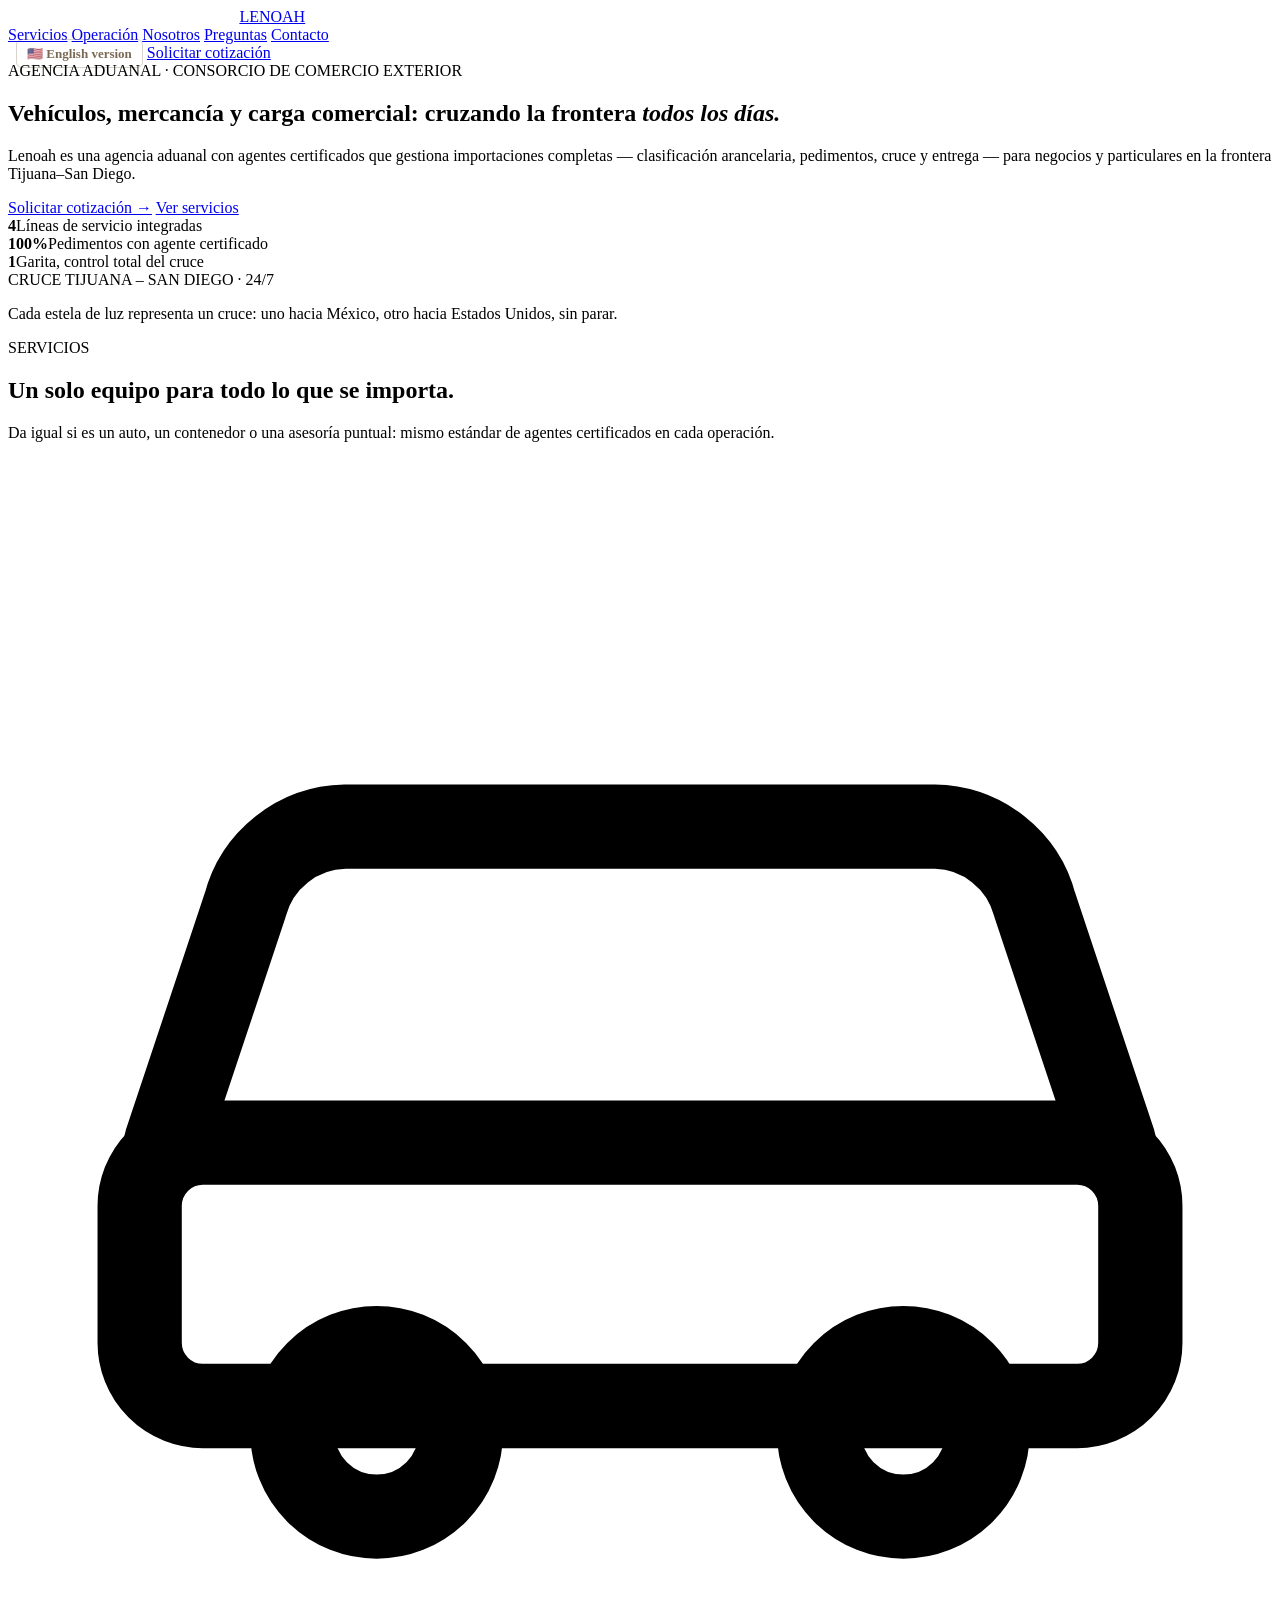
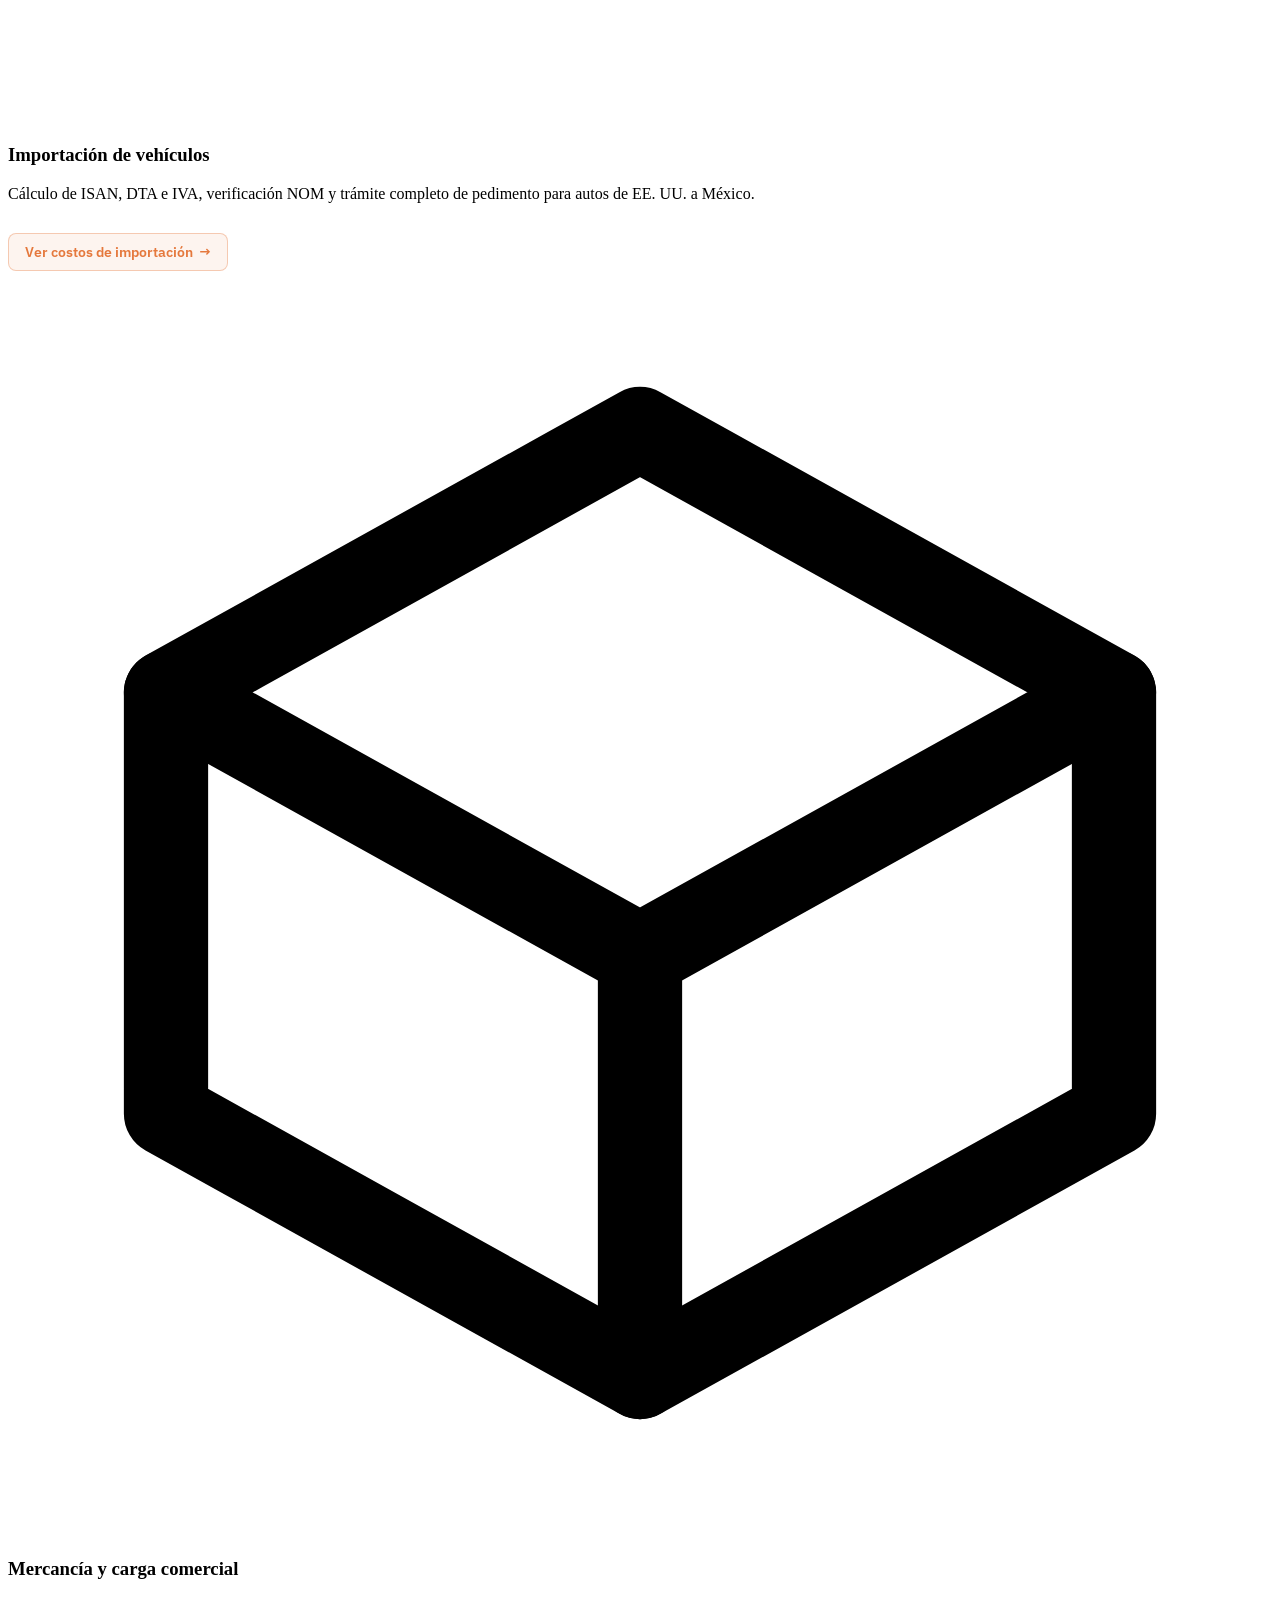
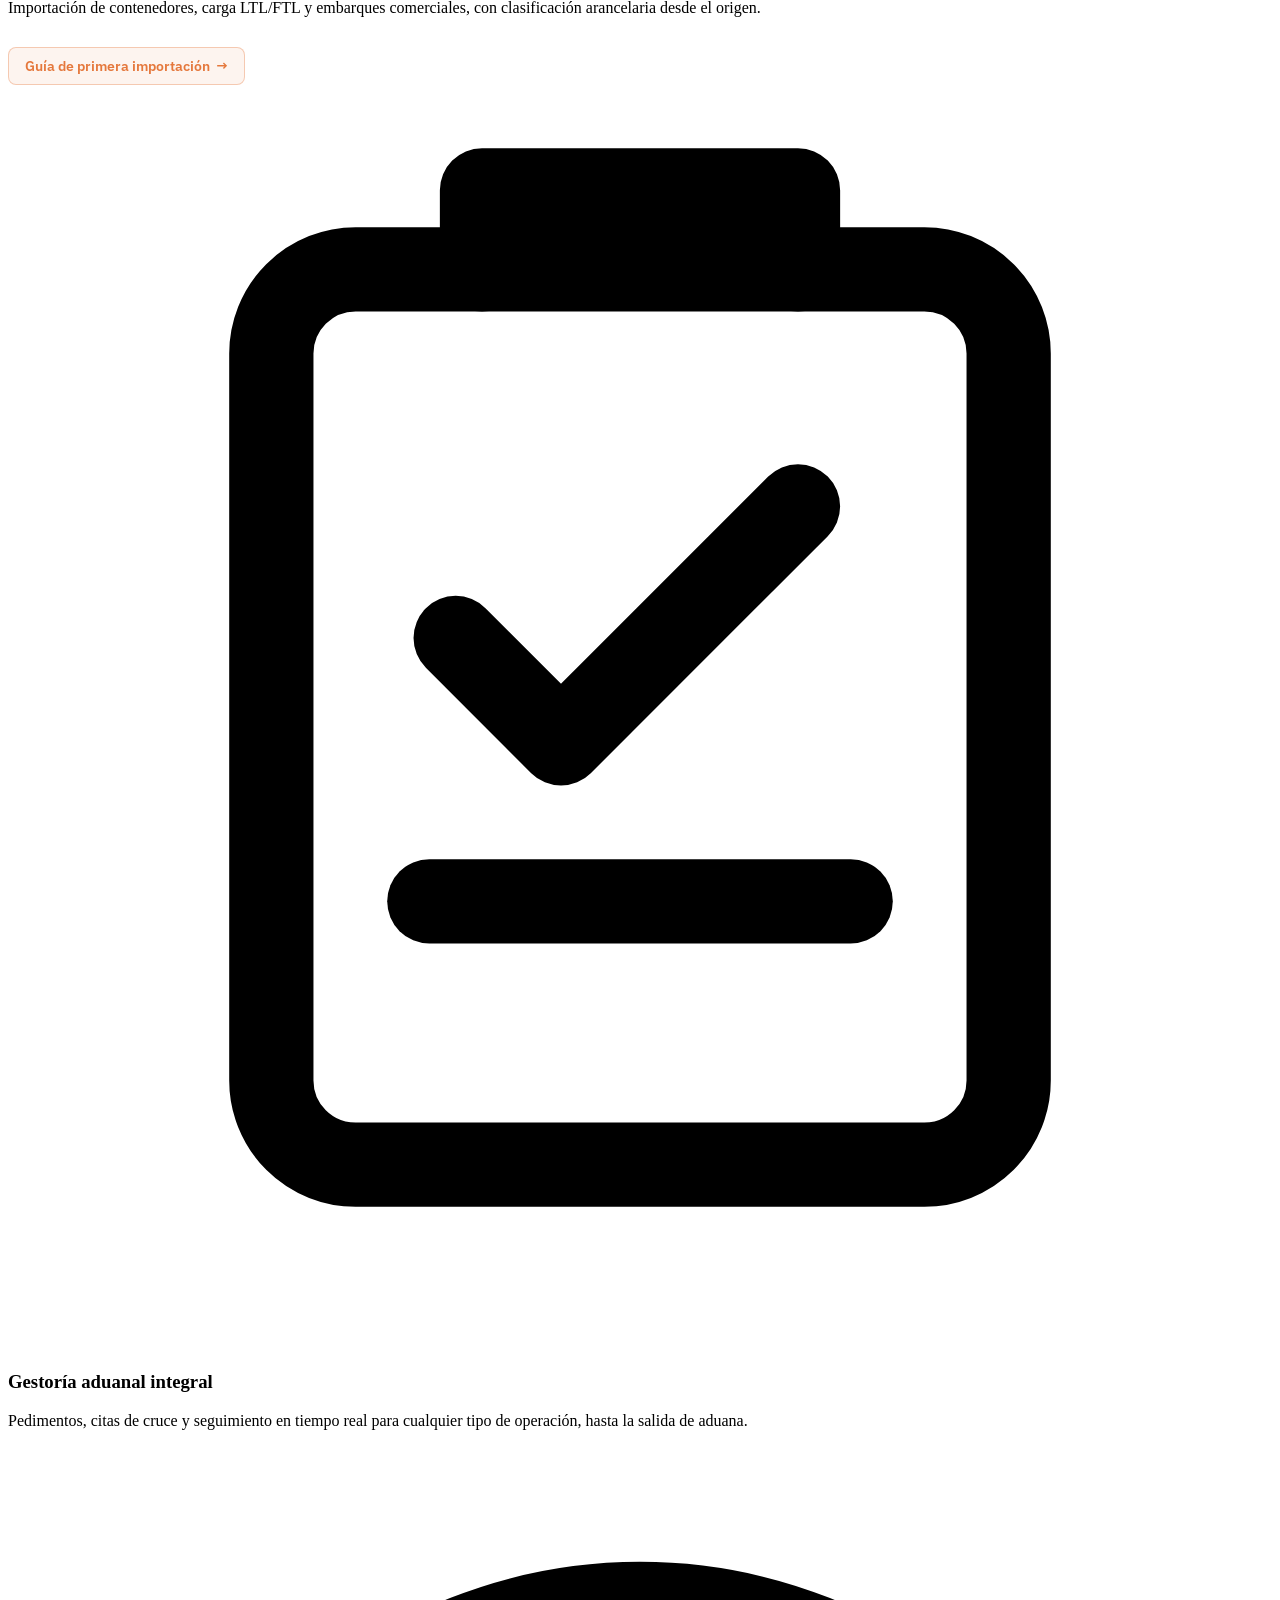
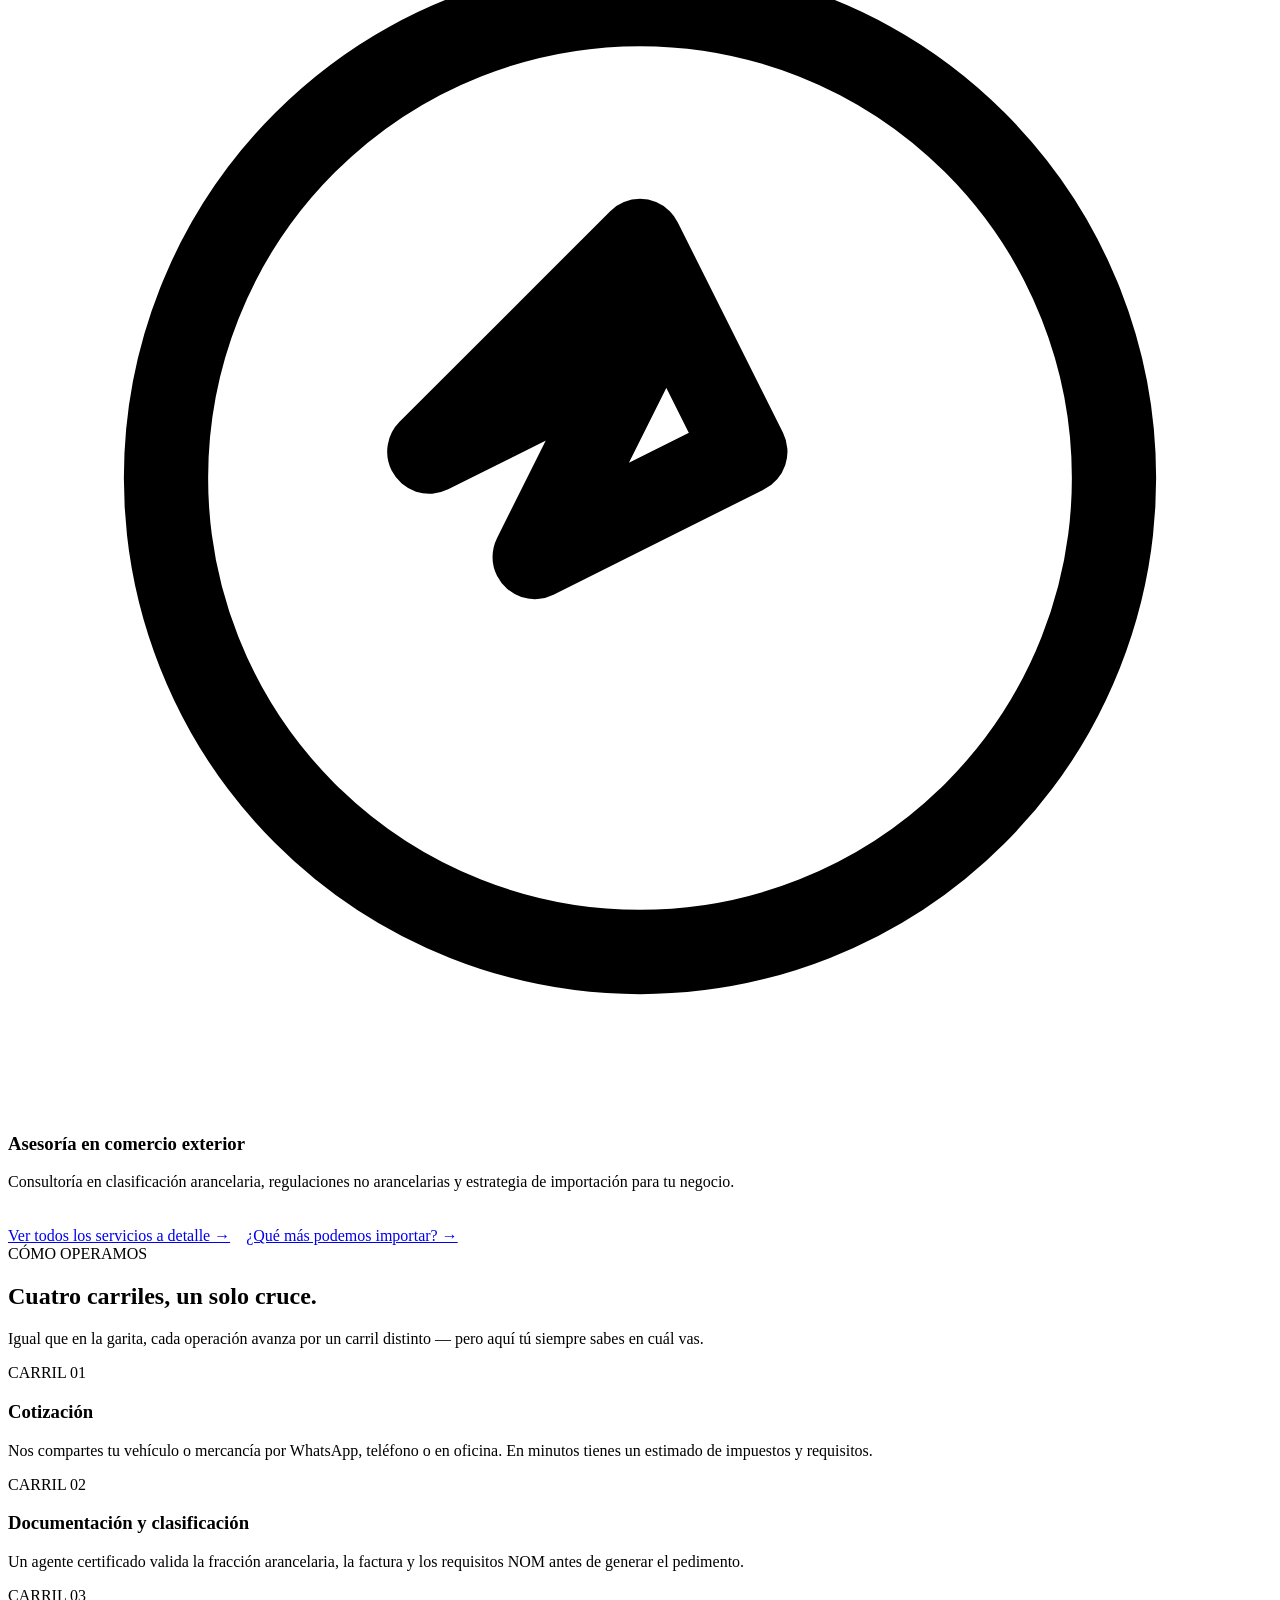
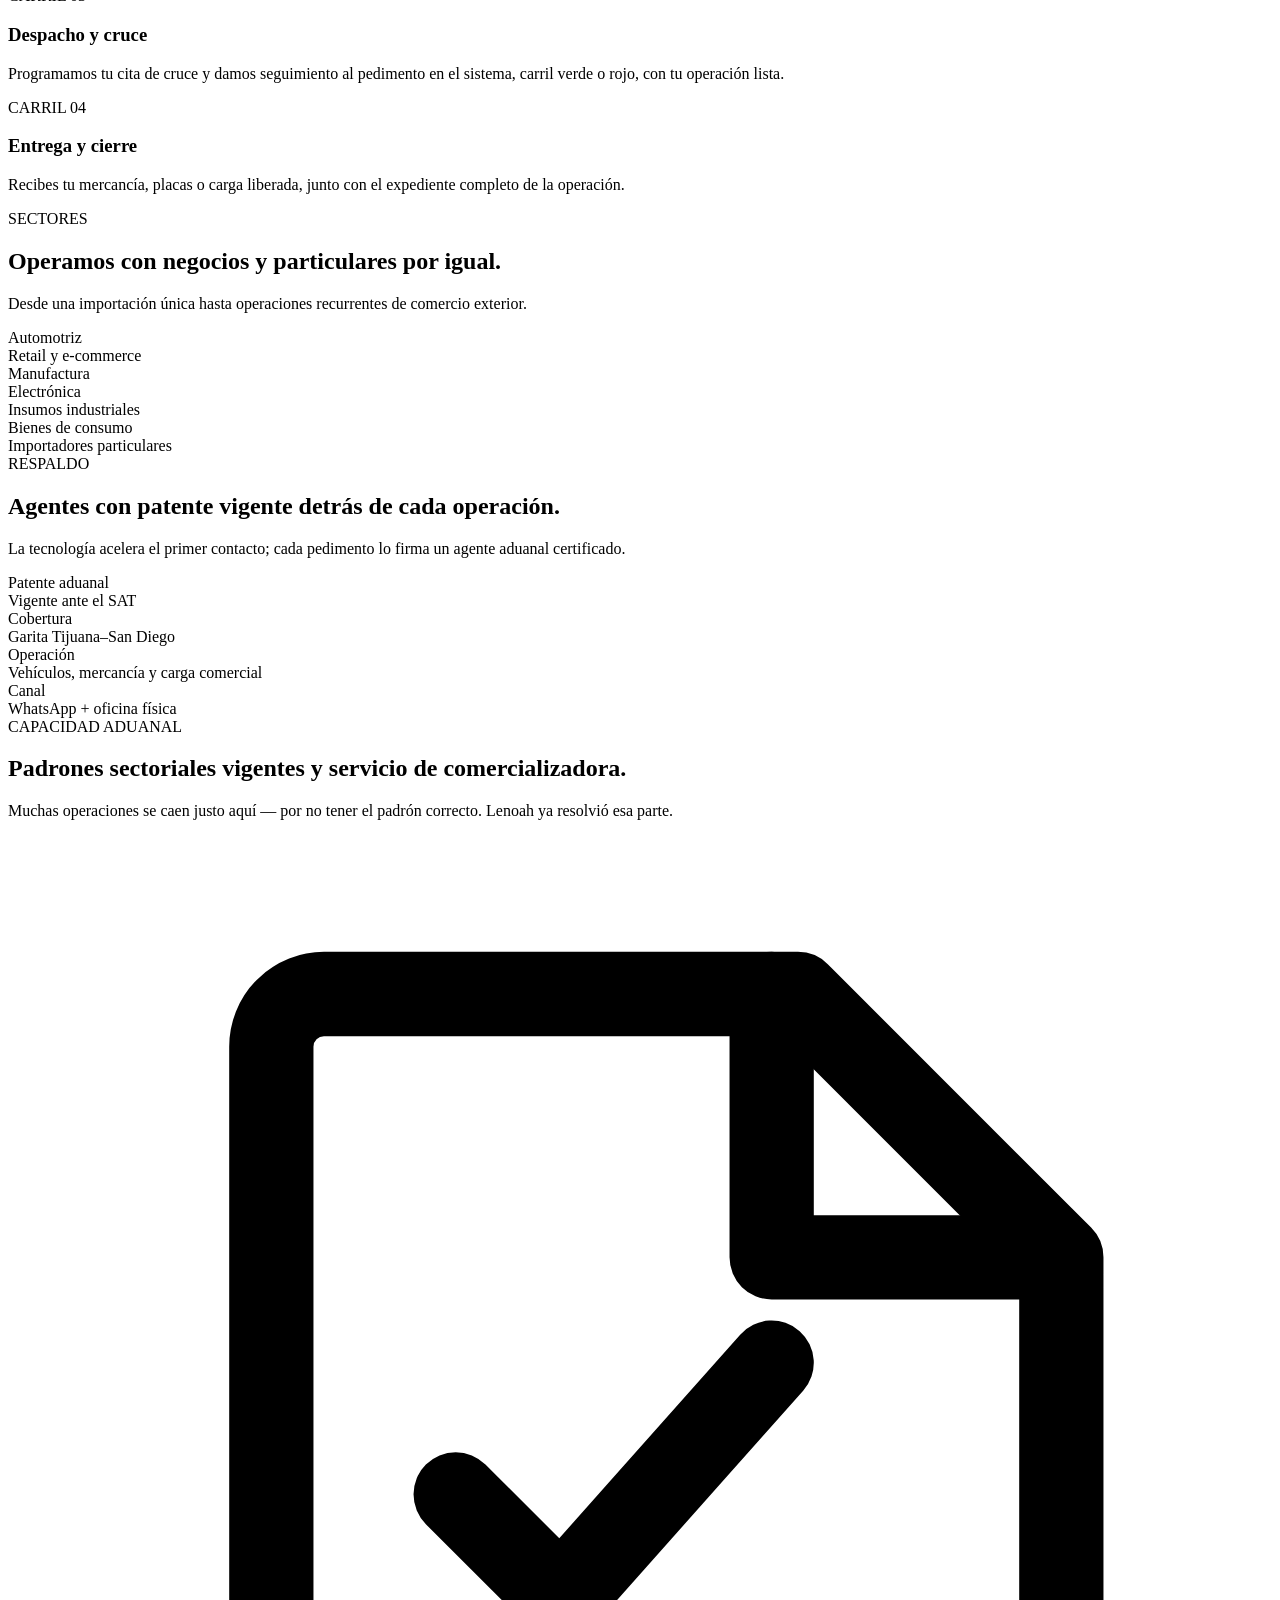
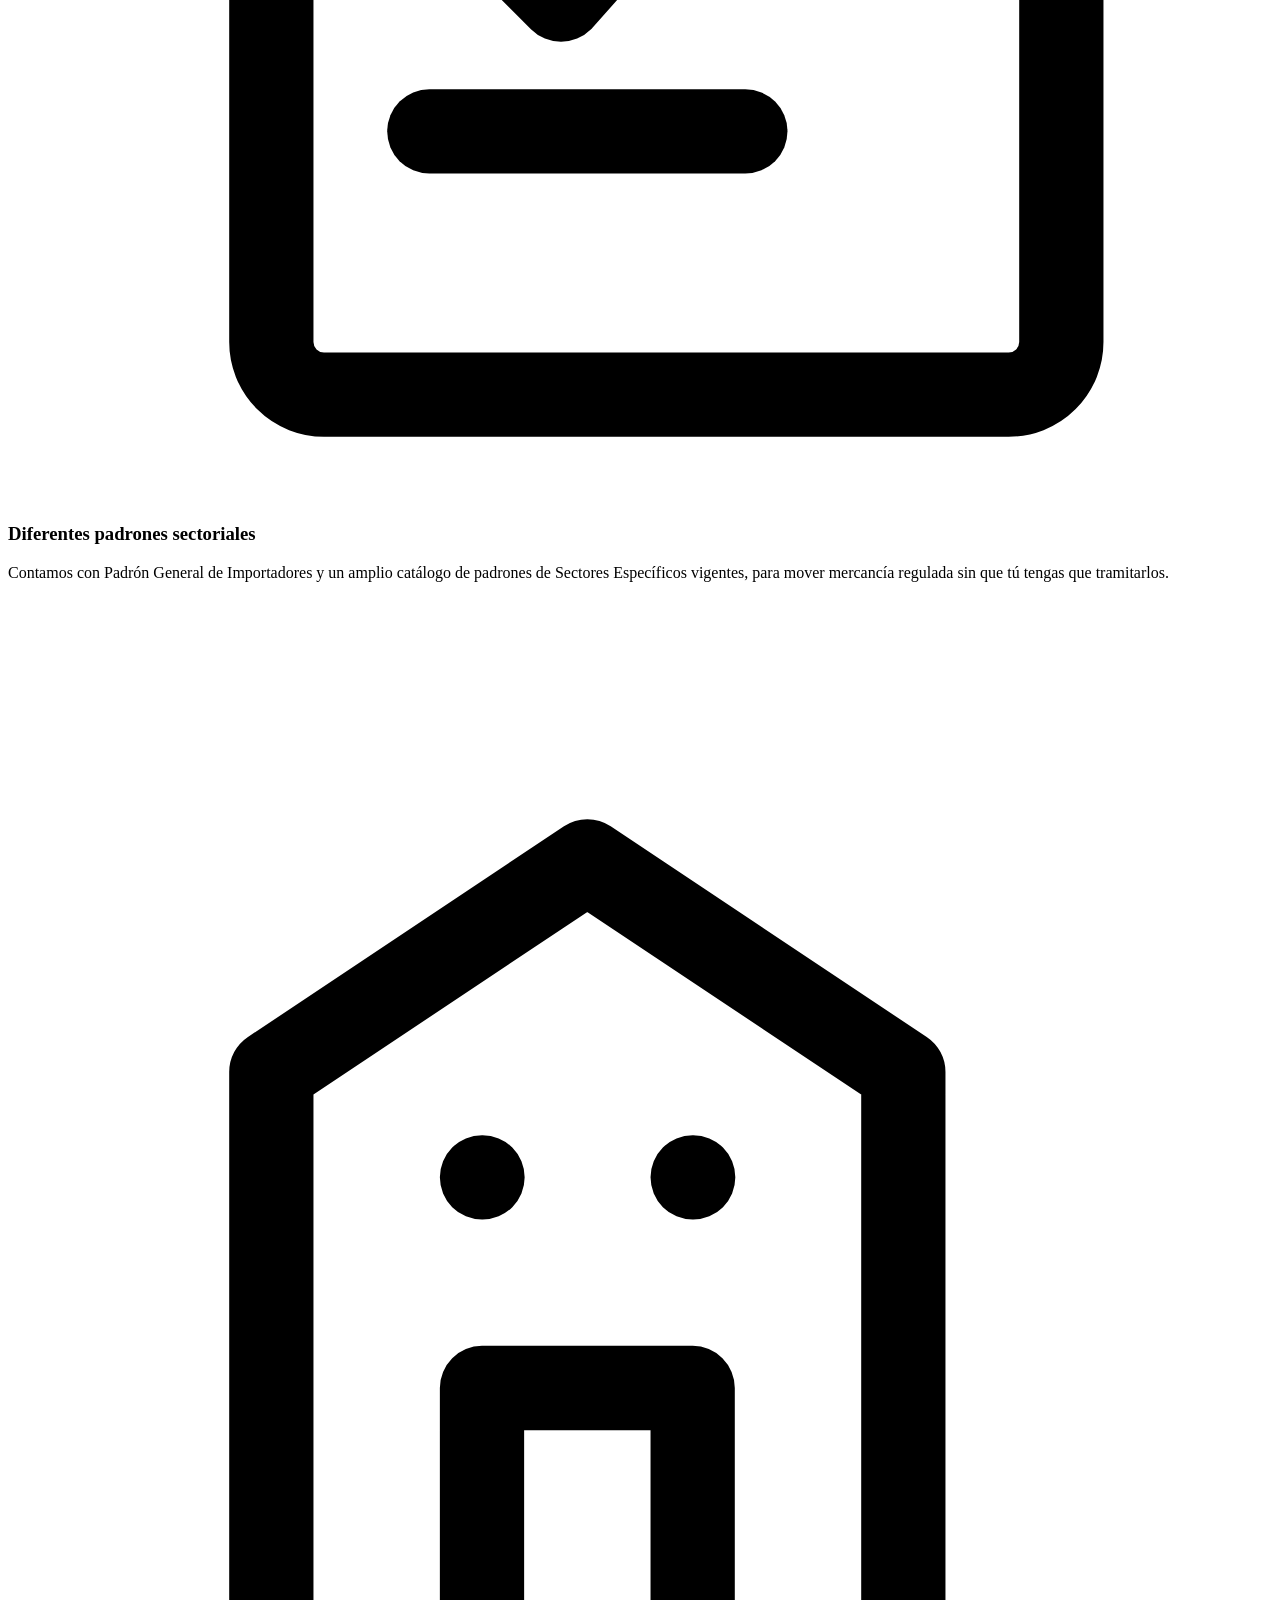
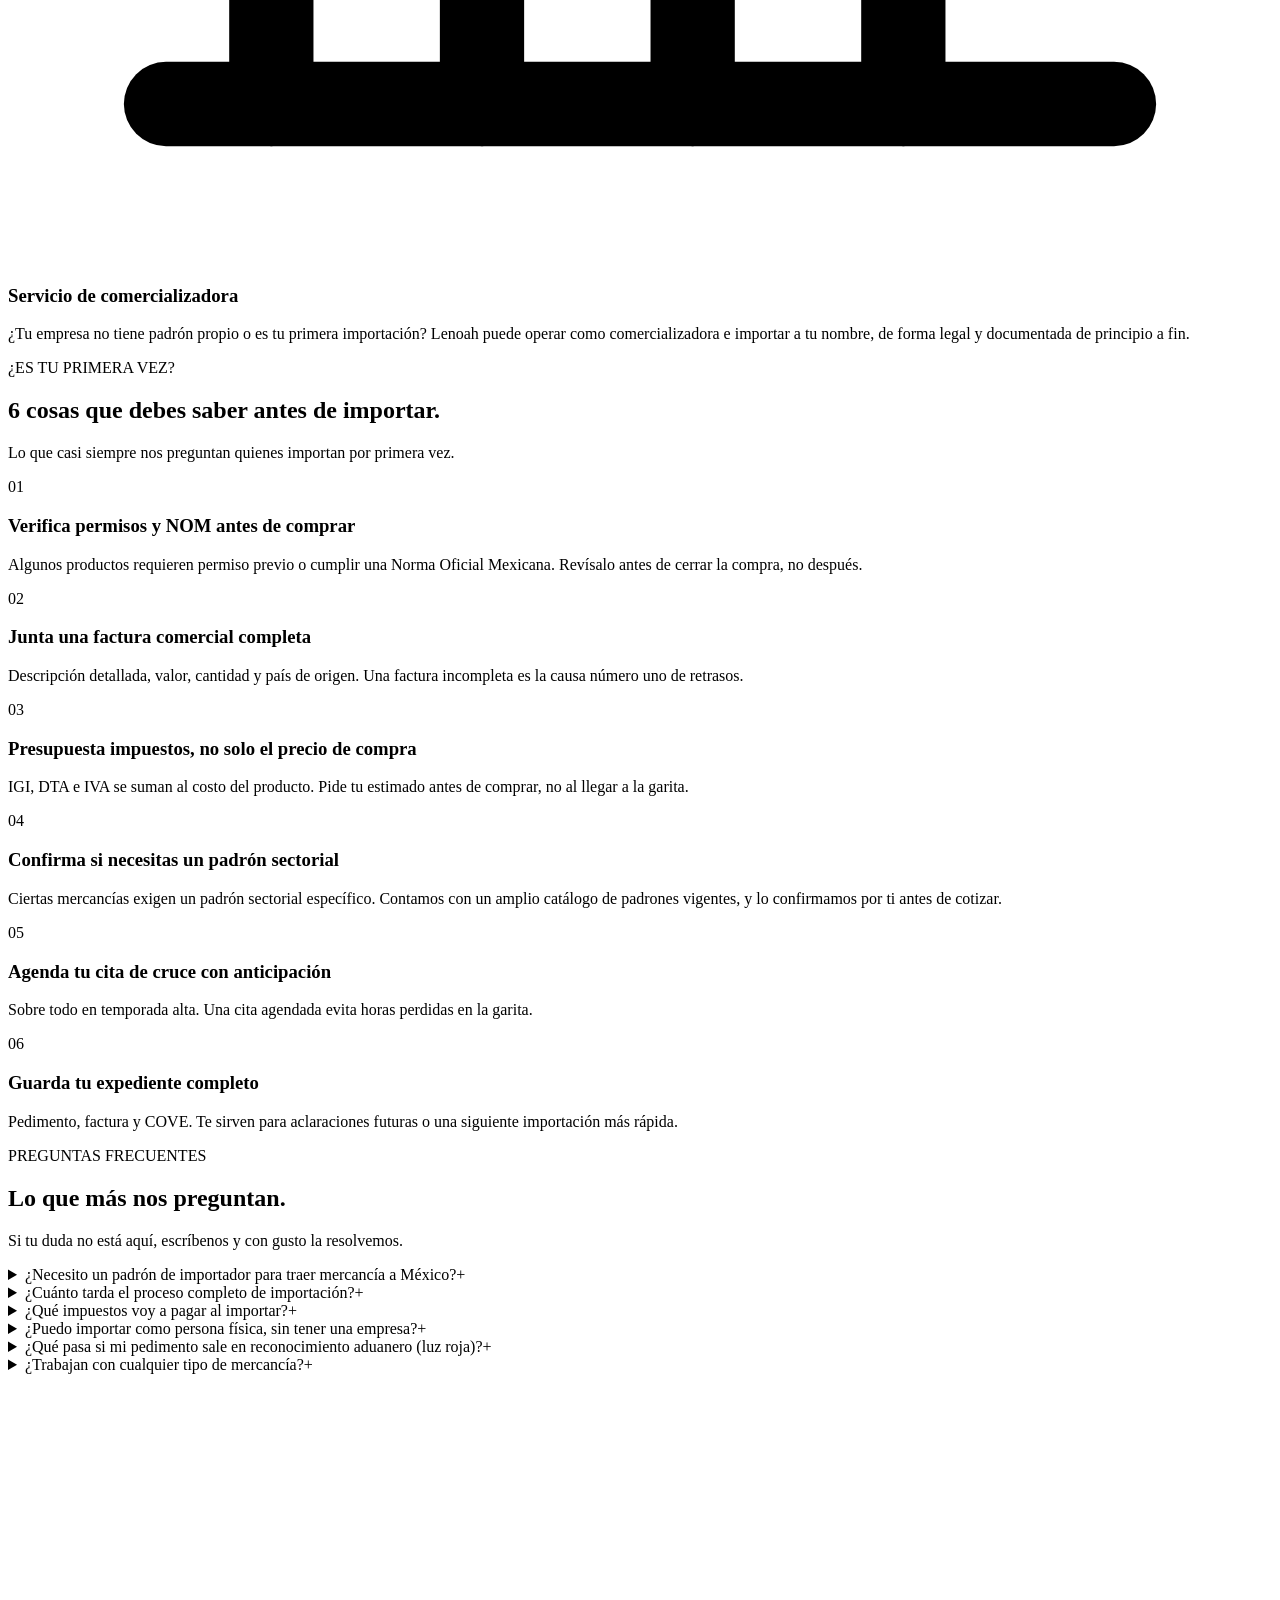
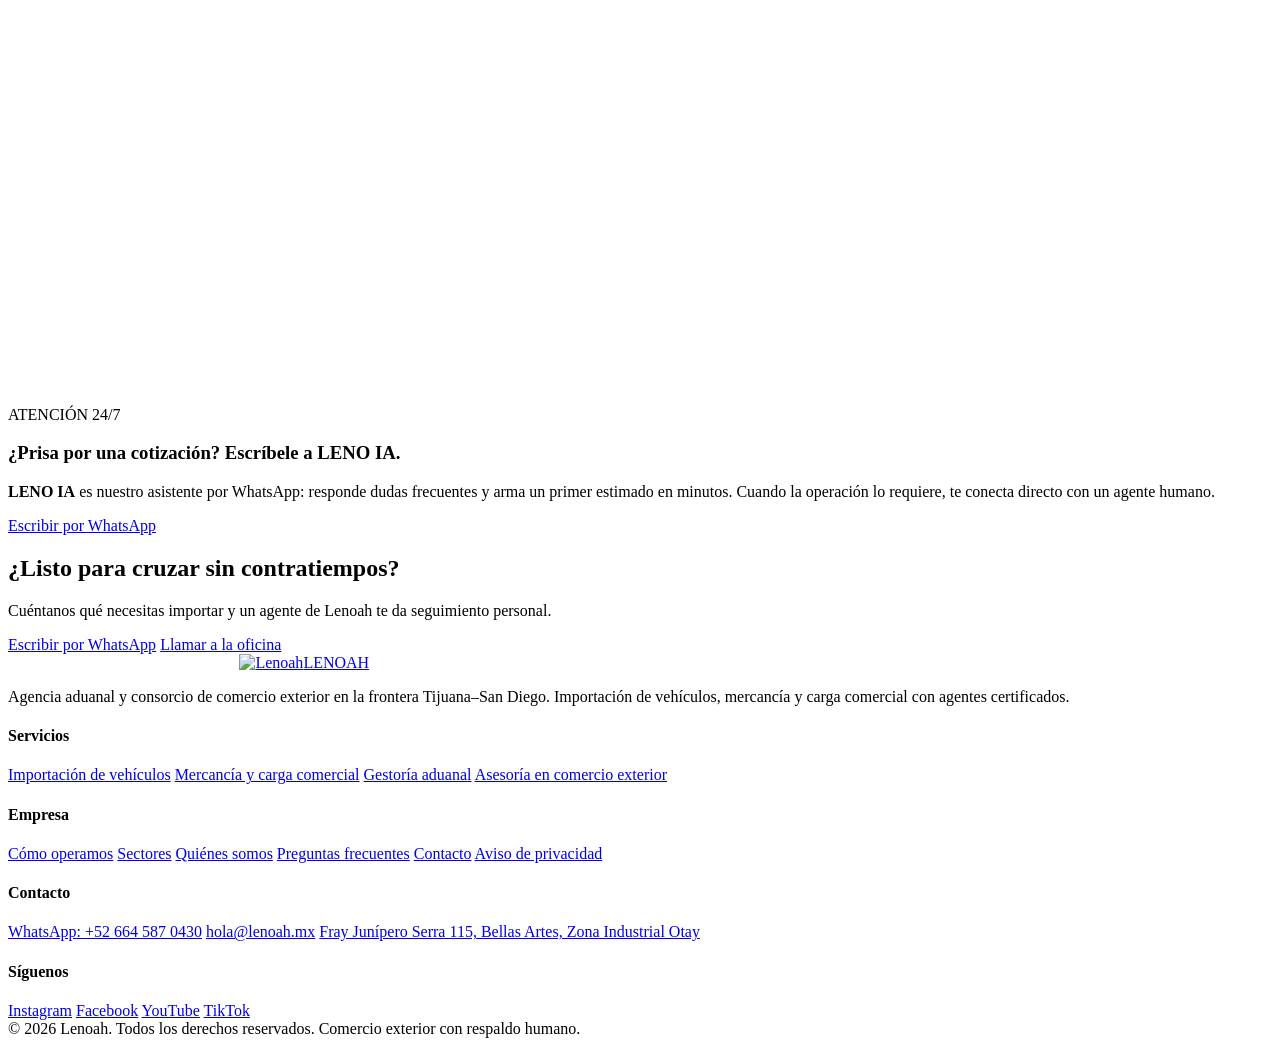
==== commit 78c4ef68: "Update index.html" ====
--- a/en/index.html
+++ b/en/index.html
@@ -1,11 +1,11 @@
 <!DOCTYPE html>
-<html lang="en">
+<html lang="es-MX">
 <head>
 <meta charset="UTF-8">
 <meta name="viewport" content="width=device-width, initial-scale=1.0">
-<title>Customs Broker Tijuana | Import Vehicles & Merchandise to Mexico – Lenoah</title>
-<meta name="description" content="Certified customs brokerage in Tijuana–San Diego. How much does it cost to import a car from the US to Mexico? Get a quote in minutes via WhatsApp. Vehicles, merchandise, and commercial freight with certified agents.">
-<link rel="canonical" href="https://agencialenoah.com/en/">
+<title>Agente Aduanal Tijuana | Importar Vehículos y Mercancía a México – Lenoah</title>
+<meta name="description" content="Agencia aduanal certificada en Tijuana–San Diego. ¿Cuánto cuesta importar un carro de EE. UU. a México? Cotización en minutos por WhatsApp. Vehículos, mercancía y carga comercial con agentes certificados.">
+<link rel="canonical" href="https://agencialenoah.com/">
 <link rel="alternate" hreflang="es-mx" href="https://agencialenoah.com/">
 <link rel="alternate" hreflang="en" href="https://agencialenoah.com/en/">
 <link rel="alternate" hreflang="x-default" href="https://agencialenoah.com/">
@@ -15,8 +15,8 @@
   "@type": "LocalBusiness",
   "@id": "https://agencialenoah.com/#negocio",
   "name": "Lenoah",
-  "description": "Customs brokerage and foreign trade consortium at the Tijuana–San Diego border. Importation of vehicles, merchandise, and commercial freight with certified agents.",
-  "url": "https://agencialenoah.com/en/",
+  "description": "Agencia aduanal y consorcio de comercio exterior en la frontera Tijuana–San Diego. Importación de vehículos, mercancía y carga comercial con agentes certificados.",
+  "url": "https://agencialenoah.com/",
   "telephone": "+526645870430",
   "priceRange": "$$",
   "image": "https://agencialenoah.com/assets/logo-icon.png",
@@ -42,8 +42,8 @@
 <link rel="preconnect" href="https://fonts.googleapis.com">
 <link rel="preconnect" href="https://fonts.gstatic.com" crossorigin>
 <link href="https://fonts.googleapis.com/css2?family=Space+Grotesk:wght@500;600;700&family=IBM+Plex+Sans:wght@400;500;600&family=IBM+Plex+Mono:wght@500;600&display=swap" rel="stylesheet">
-<link rel="icon" type="image/png" href="../assets/logo-icon.png">
-<link rel="stylesheet" href="../assets/styles.css">
+<link rel="icon" type="image/png" href="assets/logo-icon.png">
+<link rel="stylesheet" href="assets/styles.css">
 
 <!-- Google tag (gtag.js) -->
 <script async src="https://www.googletagmanager.com/gtag/js?id=G-F1V2E6VB3N"></script>
@@ -134,20 +134,20 @@
 <header>
   <nav>
     <a href="#top" class="logo">
-      <video autoplay muted loop playsinline preload="auto" poster="../assets/logo-header-poster.jpg" aria-hidden="true">
-        <source src="../assets/logo-header.mp4" type="video/mp4">
+      <video autoplay muted loop playsinline preload="auto" poster="assets/logo-header-poster.jpg" aria-hidden="true">
+        <source src="assets/logo-header.mp4" type="video/mp4">
       </video>
       LENOAH
     </a>
     <div class="navlinks">
-      <a href="../servicios.html">Services</a>
-      <a href="#operacion">Operations</a>
-      <a href="../nosotros.html">About Us</a>
-      <a href="#faq">FAQ</a>
-      <a href="#contacto">Contact</a>
-    </div>
-    <a href="../" class="lang-switch">ES</a>
-    <a href="https://wa.me/526645870430" target="_blank" rel="noopener" class="btn btn-naranja">Request a Quote</a>
+      <a href="servicios.html">Servicios</a>
+      <a href="#operacion">Operación</a>
+      <a href="nosotros.html">Nosotros</a>
+      <a href="#faq">Preguntas</a>
+      <a href="#contacto">Contacto</a>
+    </div>
+    <a href="/en/" class="lang-switch">🇺🇸 English version</a>
+    <a href="https://wa.me/526645870430" target="_blank" rel="noopener" class="btn btn-naranja">Solicitar cotización</a>
   </nav>
 </header>
 
@@ -162,30 +162,30 @@
       loop
       playsinline
       preload="auto"
-      poster="../assets/hero-bg-poster.jpg"
+      poster="assets/hero-bg-poster.jpg"
       aria-hidden="true"
       style="position:absolute; top:0; left:0; width:100%; height:100%; object-fit:cover; z-index:0;">
-      <source src="../assets/hero-bg.mp4" type="video/mp4">
+      <source src="assets/hero-bg.mp4" type="video/mp4">
     </video>
     <div class="wrap">
       <div class="hero-inner">
-        <div class="eyebrow on-dark">CUSTOMS BROKERAGE · FOREIGN TRADE CONSORTIUM</div>
-        <h1>Vehicles, merchandise, and commercial freight: crossing the border <em>every day.</em></h1>
-        <p>Lenoah is a customs brokerage with certified agents that manages complete importations — tariff classification, customs declarations, border crossing, and delivery — for businesses and individuals at the Tijuana–San Diego border.</p>
+        <div class="eyebrow on-dark">AGENCIA ADUANAL · CONSORCIO DE COMERCIO EXTERIOR</div>
+        <h1>Vehículos, mercancía y carga comercial: cruzando la frontera <em>todos los días.</em></h1>
+        <p>Lenoah es una agencia aduanal con agentes certificados que gestiona importaciones completas — clasificación arancelaria, pedimentos, cruce y entrega — para negocios y particulares en la frontera Tijuana–San Diego.</p>
         <div class="hero-ctas">
-          <a href="https://wa.me/526645870430" target="_blank" rel="noopener" class="btn btn-naranja">Request a Quote →</a>
-          <a href="#servicios" class="btn btn-ghost-dark">View Services</a>
+          <a href="https://wa.me/526645870430" target="_blank" rel="noopener" class="btn btn-naranja">Solicitar cotización →</a>
+          <a href="#servicios" class="btn btn-ghost-dark">Ver servicios</a>
         </div>
         <div class="hero-strip">
-          <div><strong>4</strong><span>Integrated service lines</span></div>
-          <div><strong>100%</strong><span>Customs declarations with certified agent</span></div>
-          <div><strong>1</strong><span>Border crossing, full control</span></div>
+          <div><strong>4</strong><span>Líneas de servicio integradas</span></div>
+          <div><strong>100%</strong><span>Pedimentos con agente certificado</span></div>
+          <div><strong>1</strong><span>Garita, control total del cruce</span></div>
         </div>
       </div>
     </div>
     <div class="garita-caption">
-      <div class="eyebrow on-dark">TIJUANA–SAN DIEGO CROSSING · 24/7</div>
-      <p>Every streak of light represents a crossing: one toward Mexico, another toward the United States, non-stop.</p>
+      <div class="eyebrow on-dark">CRUCE TIJUANA – SAN DIEGO · 24/7</div>
+      <p>Cada estela de luz representa un cruce: uno hacia México, otro hacia Estados Unidos, sin parar.</p>
     </div>
   </section>
 
@@ -193,45 +193,45 @@
   <section class="servicios" id="servicios">
     <div class="wrap">
       <div class="section-head reveal">
-        <div class="eyebrow">SERVICES</div>
-        <h2>One team for everything you need to import.</h2>
-        <p>Whether it's a car, a container, or a one-time consultation: the same standard of certified agents on every operation.</p>
+        <div class="eyebrow">SERVICIOS</div>
+        <h2>Un solo equipo para todo lo que se importa.</h2>
+        <p>Da igual si es un auto, un contenedor o una asesoría puntual: mismo estándar de agentes certificados en cada operación.</p>
       </div>
       <div class="serv-grid reveal">
         <div class="serv-card">
           <div class="serv-icon">
             <svg viewBox="0 0 24 24" fill="none" stroke="currentColor" stroke-width="1.6" stroke-linecap="round" stroke-linejoin="round"><path d="M3 13l1.5-4.5A2 2 0 0 1 6.4 7h11.2a2 2 0 0 1 1.9 1.5L21 13"/><rect x="2.5" y="13" width="19" height="5" rx="1.2"/><circle cx="7" cy="18.5" r="1.6"/><circle cx="17" cy="18.5" r="1.6"/></svg>
           </div>
-          <h3>Vehicle Importation</h3>
-          <p>Calculation of ISAN, DTA, and VAT, NOM verification, and complete customs declaration processing for vehicles from the US to Mexico.</p>
-          <a href="../costo-importar-vehiculo.html" class="btn-inline-cta">View import costs <span class="cta-arrow">→</span></a>
+          <h3>Importación de vehículos</h3>
+          <p>Cálculo de ISAN, DTA e IVA, verificación NOM y trámite completo de pedimento para autos de EE. UU. a México.</p>
+          <a href="costo-importar-vehiculo.html" class="btn-inline-cta">Ver costos de importación <span class="cta-arrow">→</span></a>
         </div>
         <div class="serv-card">
           <div class="serv-icon">
             <svg viewBox="0 0 24 24" fill="none" stroke="currentColor" stroke-width="1.6" stroke-linecap="round" stroke-linejoin="round"><path d="M21 8l-9-5-9 5 9 5 9-5z"/><path d="M3 8v8l9 5 9-5V8"/><path d="M12 13v8"/></svg>
           </div>
-          <h3>Merchandise & Commercial Freight</h3>
-          <p>Importation of containers, LTL/FTL freight, and commercial shipments, with tariff classification from the point of origin.</p>
-          <a href="../importar-mercancia-primera-vez.html" class="btn-inline-cta">First-time import guide <span class="cta-arrow">→</span></a>
+          <h3>Mercancía y carga comercial</h3>
+          <p>Importación de contenedores, carga LTL/FTL y embarques comerciales, con clasificación arancelaria desde el origen.</p>
+          <a href="importar-mercancia-primera-vez.html" class="btn-inline-cta">Guía de primera importación <span class="cta-arrow">→</span></a>
         </div>
         <div class="serv-card">
           <div class="serv-icon">
             <svg viewBox="0 0 24 24" fill="none" stroke="currentColor" stroke-width="1.6" stroke-linecap="round" stroke-linejoin="round"><rect x="5" y="3.5" width="14" height="17" rx="1.6"/><path d="M9 3.5V2h6v1.5"/><path d="M8.5 10.5l2 2 4.5-4.5"/><path d="M8 15.5h8"/></svg>
           </div>
-          <h3>Comprehensive Customs Management</h3>
-          <p>Customs declarations, crossing appointments, and real-time tracking for any type of operation, through final customs clearance.</p>
+          <h3>Gestoría aduanal integral</h3>
+          <p>Pedimentos, citas de cruce y seguimiento en tiempo real para cualquier tipo de operación, hasta la salida de aduana.</p>
         </div>
         <div class="serv-card">
           <div class="serv-icon">
             <svg viewBox="0 0 24 24" fill="none" stroke="currentColor" stroke-width="1.6" stroke-linecap="round" stroke-linejoin="round"><circle cx="12" cy="12" r="9"/><path d="M12 7.5l2 4-4 2 2-4-4 2 4-4z"/></svg>
           </div>
-          <h3>Foreign Trade Consulting</h3>
-          <p>Consulting on tariff classification, non-tariff regulations, and import strategy for your business.</p>
+          <h3>Asesoría en comercio exterior</h3>
+          <p>Consultoría en clasificación arancelaria, regulaciones no arancelarias y estrategia de importación para tu negocio.</p>
         </div>
       </div>
       <div class="explore-more-row">
-        <a href="../servicios.html" class="btn btn-naranja">View All Services in Detail →</a>
-        <a href="../que-podemos-importar.html" class="btn btn-naranja">What Else Can We Import? →</a>
+        <a href="servicios.html" class="btn btn-naranja">Ver todos los servicios a detalle →</a>
+        <a href="que-podemos-importar.html" class="btn btn-naranja">¿Qué más podemos importar? →</a>
       </div>
     </div>
   </section>
@@ -240,30 +240,30 @@
   <section class="operacion" id="operacion">
     <div class="wrap">
       <div class="section-head reveal">
-        <div class="eyebrow on-dark">HOW WE OPERATE</div>
-        <h2>Four lanes, one crossing.</h2>
-        <p>Just like at the border checkpoint, every operation moves through a different lane — but here, you always know which one you're on.</p>
+        <div class="eyebrow on-dark">CÓMO OPERAMOS</div>
+        <h2>Cuatro carriles, un solo cruce.</h2>
+        <p>Igual que en la garita, cada operación avanza por un carril distinto — pero aquí tú siempre sabes en cuál vas.</p>
       </div>
       <div class="carril-list reveal">
         <div class="carril">
-          <span class="carril-tag">LANE 01</span>
-          <h3>Quote</h3>
-          <p>You share your vehicle or merchandise details via WhatsApp, phone, or in person. In minutes, you'll have an estimate of taxes and requirements.</p>
+          <span class="carril-tag">CARRIL 01</span>
+          <h3>Cotización</h3>
+          <p>Nos compartes tu vehículo o mercancía por WhatsApp, teléfono o en oficina. En minutos tienes un estimado de impuestos y requisitos.</p>
         </div>
         <div class="carril">
-          <span class="carril-tag">LANE 02</span>
-          <h3>Documentation & Classification</h3>
-          <p>A certified agent validates the tariff classification, invoice, and NOM requirements before generating the customs declaration.</p>
+          <span class="carril-tag">CARRIL 02</span>
+          <h3>Documentación y clasificación</h3>
+          <p>Un agente certificado valida la fracción arancelaria, la factura y los requisitos NOM antes de generar el pedimento.</p>
         </div>
         <div class="carril">
-          <span class="carril-tag">LANE 03</span>
-          <h3>Clearance & Crossing</h3>
-          <p>We schedule your crossing appointment and track your declaration in the system, green or red lane, with your operation ready.</p>
+          <span class="carril-tag">CARRIL 03</span>
+          <h3>Despacho y cruce</h3>
+          <p>Programamos tu cita de cruce y damos seguimiento al pedimento en el sistema, carril verde o rojo, con tu operación lista.</p>
         </div>
         <div class="carril">
-          <span class="carril-tag">LANE 04</span>
-          <h3>Delivery & Closing</h3>
-          <p>You receive your merchandise, plates, or released cargo, along with the complete operation file.</p>
+          <span class="carril-tag">CARRIL 04</span>
+          <h3>Entrega y cierre</h3>
+          <p>Recibes tu mercancía, placas o carga liberada, junto con el expediente completo de la operación.</p>
         </div>
       </div>
     </div>
@@ -273,18 +273,18 @@
   <section class="sectores" id="sectores">
     <div class="wrap">
       <div class="section-head reveal">
-        <div class="eyebrow">SECTORS</div>
-        <h2>We work with businesses and individuals alike.</h2>
-        <p>From a one-time import to recurring foreign trade operations.</p>
+        <div class="eyebrow">SECTORES</div>
+        <h2>Operamos con negocios y particulares por igual.</h2>
+        <p>Desde una importación única hasta operaciones recurrentes de comercio exterior.</p>
       </div>
       <div class="sector-chips reveal">
-        <div class="sector-chip"><span class="sw"></span>Automotive</div>
-        <div class="sector-chip"><span class="sw"></span>Retail & E-commerce</div>
-        <div class="sector-chip"><span class="sw"></span>Manufacturing</div>
-        <div class="sector-chip"><span class="sw"></span>Electronics</div>
-        <div class="sector-chip"><span class="sw"></span>Industrial Supplies</div>
-        <div class="sector-chip"><span class="sw"></span>Consumer Goods</div>
-        <div class="sector-chip"><span class="sw"></span>Individual Importers</div>
+        <div class="sector-chip"><span class="sw"></span>Automotriz</div>
+        <div class="sector-chip"><span class="sw"></span>Retail y e-commerce</div>
+        <div class="sector-chip"><span class="sw"></span>Manufactura</div>
+        <div class="sector-chip"><span class="sw"></span>Electrónica</div>
+        <div class="sector-chip"><span class="sw"></span>Insumos industriales</div>
+        <div class="sector-chip"><span class="sw"></span>Bienes de consumo</div>
+        <div class="sector-chip"><span class="sw"></span>Importadores particulares</div>
       </div>
     </div>
   </section>
@@ -293,15 +293,15 @@
   <section class="confianza">
     <div class="wrap">
       <div class="section-head reveal">
-        <div class="eyebrow">BACKING</div>
-        <h2>Certified agents with an active license behind every operation.</h2>
-        <p>Technology speeds up first contact; every customs declaration is signed by a certified customs agent.</p>
+        <div class="eyebrow">RESPALDO</div>
+        <h2>Agentes con patente vigente detrás de cada operación.</h2>
+        <p>La tecnología acelera el primer contacto; cada pedimento lo firma un agente aduanal certificado.</p>
       </div>
       <div class="conf-grid reveal">
-        <div class="conf-item"><div class="k">Customs License</div><div class="v">Active with the SAT</div></div>
-        <div class="conf-item"><div class="k">Coverage</div><div class="v">Tijuana–San Diego crossing</div></div>
-        <div class="conf-item"><div class="k">Operations</div><div class="v">Vehicles, merchandise, and commercial freight</div></div>
-        <div class="conf-item"><div class="k">Channel</div><div class="v">WhatsApp + physical office</div></div>
+        <div class="conf-item"><div class="k">Patente aduanal</div><div class="v">Vigente ante el SAT</div></div>
+        <div class="conf-item"><div class="k">Cobertura</div><div class="v">Garita Tijuana–San Diego</div></div>
+        <div class="conf-item"><div class="k">Operación</div><div class="v">Vehículos, mercancía y carga comercial</div></div>
+        <div class="conf-item"><div class="k">Canal</div><div class="v">WhatsApp + oficina física</div></div>
       </div>
     </div>
   </section>
@@ -310,24 +310,24 @@
   <section class="padrones" id="padrones">
     <div class="wrap">
       <div class="section-head reveal">
-        <div class="eyebrow">CUSTOMS CAPACITY</div>
-        <h2>Active sector registries and trading company service.</h2>
-        <p>Many operations fail right here — from not having the correct registry. Lenoah already solved that part.</p>
+        <div class="eyebrow">CAPACIDAD ADUANAL</div>
+        <h2>Padrones sectoriales vigentes y servicio de comercializadora.</h2>
+        <p>Muchas operaciones se caen justo aquí — por no tener el padrón correcto. Lenoah ya resolvió esa parte.</p>
       </div>
       <div class="padrones-grid reveal">
         <div class="padrones-card">
           <div class="serv-icon">
             <svg viewBox="0 0 24 24" fill="none" stroke="currentColor" stroke-width="1.6" stroke-linecap="round" stroke-linejoin="round"><path d="M6 3h9l5 5v13a1 1 0 0 1-1 1H6a1 1 0 0 1-1-1V4a1 1 0 0 1 1-1z"/><path d="M14.5 3v5h5"/><path d="M8.5 12.5l2 2 4-4.5"/><path d="M8 17h6"/></svg>
           </div>
-          <h3>Multiple Sector Registries</h3>
-          <p>We hold the General Importers Registry and an extensive catalog of active Specific Sector registries, to move regulated merchandise without you having to process them yourself.</p>
+          <h3>Diferentes padrones sectoriales</h3>
+          <p>Contamos con Padrón General de Importadores y un amplio catálogo de padrones de Sectores Específicos vigentes, para mover mercancía regulada sin que tú tengas que tramitarlos.</p>
         </div>
         <div class="padrones-card">
           <div class="serv-icon">
             <svg viewBox="0 0 24 24" fill="none" stroke="currentColor" stroke-width="1.6" stroke-linecap="round" stroke-linejoin="round"><path d="M3 21h18"/><path d="M5 21V9l6-4 6 4v12"/><path d="M9 21v-6h4v6"/><path d="M9 11h.01M13 11h.01"/></svg>
           </div>
-          <h3>Trading Company Service</h3>
-          <p>Does your company not have its own registry, or is this your first import? Lenoah can operate as a trading company and import under your name, legally and fully documented from start to finish.</p>
+          <h3>Servicio de comercializadora</h3>
+          <p>¿Tu empresa no tiene padrón propio o es tu primera importación? Lenoah puede operar como comercializadora e importar a tu nombre, de forma legal y documentada de principio a fin.</p>
         </div>
       </div>
     </div>
@@ -337,40 +337,40 @@
   <section class="tips">
     <div class="wrap">
       <div class="section-head reveal">
-        <div class="eyebrow on-dark">FIRST TIME IMPORTING?</div>
-        <h2>6 things you should know before importing.</h2>
-        <p>What first-time importers almost always ask us.</p>
+        <div class="eyebrow on-dark">¿ES TU PRIMERA VEZ?</div>
+        <h2>6 cosas que debes saber antes de importar.</h2>
+        <p>Lo que casi siempre nos preguntan quienes importan por primera vez.</p>
       </div>
       <div class="tips-grid reveal">
         <div class="tip-card">
           <span class="tip-num">01</span>
-          <h3>Check permits and NOM requirements before buying</h3>
-          <p>Some products require a prior permit or must comply with an Official Mexican Standard (NOM). Check this before closing the purchase, not after.</p>
+          <h3>Verifica permisos y NOM antes de comprar</h3>
+          <p>Algunos productos requieren permiso previo o cumplir una Norma Oficial Mexicana. Revísalo antes de cerrar la compra, no después.</p>
         </div>
         <div class="tip-card">
           <span class="tip-num">02</span>
-          <h3>Gather a complete commercial invoice</h3>
-          <p>Detailed description, value, quantity, and country of origin. An incomplete invoice is the number one cause of delays.</p>
+          <h3>Junta una factura comercial completa</h3>
+          <p>Descripción detallada, valor, cantidad y país de origen. Una factura incompleta es la causa número uno de retrasos.</p>
         </div>
         <div class="tip-card">
           <span class="tip-num">03</span>
-          <h3>Budget for taxes, not just the purchase price</h3>
-          <p>IGI, DTA, and VAT are added to the product cost. Get your estimate before buying, not when you arrive at the border.</p>
+          <h3>Presupuesta impuestos, no solo el precio de compra</h3>
+          <p>IGI, DTA e IVA se suman al costo del producto. Pide tu estimado antes de comprar, no al llegar a la garita.</p>
         </div>
         <div class="tip-card">
           <span class="tip-num">04</span>
-          <h3>Confirm if you need a sector registry</h3>
-          <p>Certain merchandise requires a specific sector registry. We have an extensive catalog of active registries, and we confirm this for you before quoting.</p>
+          <h3>Confirma si necesitas un padrón sectorial</h3>
+          <p>Ciertas mercancías exigen un padrón sectorial específico. Contamos con un amplio catálogo de padrones vigentes, y lo confirmamos por ti antes de cotizar.</p>
         </div>
         <div class="tip-card">
           <span class="tip-num">05</span>
-          <h3>Schedule your crossing appointment in advance</h3>
-          <p>Especially during peak season. A scheduled appointment avoids wasted hours at the border.</p>
+          <h3>Agenda tu cita de cruce con anticipación</h3>
+          <p>Sobre todo en temporada alta. Una cita agendada evita horas perdidas en la garita.</p>
         </div>
         <div class="tip-card">
           <span class="tip-num">06</span>
-          <h3>Keep your complete file</h3>
-          <p>Customs declaration, invoice, and COVE. These help with future clarifications or a faster next import.</p>
+          <h3>Guarda tu expediente completo</h3>
+          <p>Pedimento, factura y COVE. Te sirven para aclaraciones futuras o una siguiente importación más rápida.</p>
         </div>
       </div>
     </div>
@@ -380,34 +380,34 @@
   <section class="faq" id="faq">
     <div class="wrap">
       <div class="section-head reveal">
-        <div class="eyebrow">FREQUENTLY ASKED QUESTIONS</div>
-        <h2>What people ask us most.</h2>
-        <p>If your question isn't here, write to us and we'll gladly answer it.</p>
+        <div class="eyebrow">PREGUNTAS FRECUENTES</div>
+        <h2>Lo que más nos preguntan.</h2>
+        <p>Si tu duda no está aquí, escríbenos y con gusto la resolvemos.</p>
       </div>
       <div class="faq-list reveal">
         <details class="faq-item">
-          <summary><span>Do I need an importer registry to bring merchandise into Mexico?</span><span class="faq-ico">+</span></summary>
-          <p>Yes, in most cases you need to be enrolled in the Importers Registry, and for certain products, also in a Specific Sectors Importers Registry. If you don't have either, Lenoah can operate as a trading company and import under your name.</p>
+          <summary><span>¿Necesito un padrón de importador para traer mercancía a México?</span><span class="faq-ico">+</span></summary>
+          <p>Sí, en la mayoría de los casos se requiere estar inscrito en el Padrón de Importadores, y para ciertos productos también en un Padrón de Importadores de Sectores Específicos. Si no cuentas con alguno de los dos, Lenoah puede operar como comercializadora e importar a tu nombre.</p>
         </details>
         <details class="faq-item">
-          <summary><span>How long does the complete import process take?</span><span class="faq-ico">+</span></summary>
-          <p>It depends on the type of merchandise and whether your declaration is selected for customs inspection (physical review) or free clearance. Once documentation is complete, processing and crossing are usually resolved within a couple of business days.</p>
+          <summary><span>¿Cuánto tarda el proceso completo de importación?</span><span class="faq-ico">+</span></summary>
+          <p>Depende del tipo de mercancía y si tu pedimento resulta en reconocimiento aduanero (revisión física) o desaduanamiento libre. Una vez con la documentación completa, el trámite y cruce suelen resolverse en un par de días hábiles.</p>
         </details>
         <details class="faq-item">
-          <summary><span>What taxes will I pay when importing?</span><span class="faq-ico">+</span></summary>
-          <p>Generally, the General Import Tax (IGI), Customs Processing Fee (DTA), and VAT (IVA) are calculated. For vehicles, the New Vehicle Tax (ISAN) is also added. We give you an estimate before you decide to move forward.</p>
+          <summary><span>¿Qué impuestos voy a pagar al importar?</span><span class="faq-ico">+</span></summary>
+          <p>En general se calculan el Impuesto General de Importación (IGI), el Derecho de Trámite Aduanero (DTA) y el IVA. Para vehículos se suma también el ISAN. Te damos un estimado antes de que decidas avanzar.</p>
         </details>
         <details class="faq-item">
-          <summary><span>Can I import as an individual, without a company?</span><span class="faq-ico">+</span></summary>
-          <p>Yes, depending on the type and value of the merchandise. In several cases, we can also support you with our trading company service if you don't have the required registry.</p>
+          <summary><span>¿Puedo importar como persona física, sin tener una empresa?</span><span class="faq-ico">+</span></summary>
+          <p>Sí, dependiendo del tipo y valor de la mercancía. En varios casos también podemos apoyarte con nuestro servicio de comercializadora si tú no cuentas con el padrón requerido.</p>
         </details>
         <details class="faq-item">
-          <summary><span>What happens if my declaration is selected for customs inspection (red light)?</span><span class="faq-ico">+</span></summary>
-          <p>A certified agent accompanies you during the physical inspection. That's why we make sure documentation and tariff classification are correct from the start: it reduces the risk of issues.</p>
+          <summary><span>¿Qué pasa si mi pedimento sale en reconocimiento aduanero (luz roja)?</span><span class="faq-ico">+</span></summary>
+          <p>Un agente certificado te acompaña durante la revisión física. Por eso cuidamos que la documentación y clasificación arancelaria estén correctas desde el inicio: reduce el riesgo de observaciones.</p>
         </details>
         <details class="faq-item">
-          <summary><span>Do you work with any type of merchandise?</span><span class="faq-ico">+</span></summary>
-          <p>We handle vehicles, commercial freight, and general merchandise. For sectors regulated under specific registries, we confirm with you before quoting to make sure we can handle your import.</p>
+          <summary><span>¿Trabajan con cualquier tipo de mercancía?</span><span class="faq-ico">+</span></summary>
+          <p>Manejamos vehículos, carga comercial y mercancía general. Para sectores regulados bajo padrones específicos, lo confirmamos contigo antes de cotizar para asegurarnos de que podemos operar tu importación.</p>
         </details>
       </div>
     </div>
@@ -418,16 +418,16 @@
     <div class="wrap">
       <div class="asistente-card reveal">
         <div class="asistente-avatar">
-          <video autoplay muted loop playsinline preload="auto" poster="../assets/bot-avatar-poster.jpg" aria-hidden="true">
-            <source src="../assets/bot-avatar.mp4" type="video/mp4">
+          <video autoplay muted loop playsinline preload="auto" poster="assets/bot-avatar-poster.jpg" aria-hidden="true">
+            <source src="assets/bot-avatar.mp4" type="video/mp4">
           </video>
         </div>
         <div class="asistente-copy">
-          <div class="eyebrow">24/7 SUPPORT</div>
-          <h3>In a hurry for a quote? Message LENO IA.</h3>
-          <p><strong>LENO IA</strong> is our WhatsApp assistant: it answers frequent questions and puts together a first estimate in minutes. When the operation requires it, it connects you directly with a human agent.</p>
-        </div>
-        <a href="https://wa.me/526645870430" target="_blank" rel="noopener" class="btn btn-naranja btn-sm">Message via WhatsApp</a>
+          <div class="eyebrow">ATENCIÓN 24/7</div>
+          <h3>¿Prisa por una cotización? Escríbele a LENO IA.</h3>
+          <p><strong>LENO IA</strong> es nuestro asistente por WhatsApp: responde dudas frecuentes y arma un primer estimado en minutos. Cuando la operación lo requiere, te conecta directo con un agente humano.</p>
+        </div>
+        <a href="https://wa.me/526645870430" target="_blank" rel="noopener" class="btn btn-naranja btn-sm">Escribir por WhatsApp</a>
       </div>
     </div>
   </section>
@@ -436,11 +436,11 @@
   <section class="cta-final" id="contacto">
     <div class="wrap">
       <div class="reveal">
-        <h2>Ready to cross without setbacks?</h2>
-        <p>Tell us what you need to import and a Lenoah agent will follow up with you personally.</p>
+        <h2>¿Listo para cruzar sin contratiempos?</h2>
+        <p>Cuéntanos qué necesitas importar y un agente de Lenoah te da seguimiento personal.</p>
         <div class="hero-ctas" style="justify-content:center;">
-          <a href="https://wa.me/526645870430" target="_blank" rel="noopener" class="btn btn-primary">Message via WhatsApp</a>
-          <a href="tel:+526645870430" class="btn btn-ghost-dark">Call the Office</a>
+          <a href="https://wa.me/526645870430" target="_blank" rel="noopener" class="btn btn-primary">Escribir por WhatsApp</a>
+          <a href="tel:+526645870430" class="btn btn-ghost-dark">Llamar a la oficina</a>
         </div>
       </div>
     </div>
@@ -452,33 +452,33 @@
   <div class="wrap">
     <div class="foot-grid">
       <div class="foot-brand">
-        <a href="#top" class="logo"><img src="../assets/logo-icon.png" alt="Lenoah">LENOAH</a>
-        <p>Customs brokerage and foreign trade consortium at the Tijuana–San Diego border. Importation of vehicles, merchandise, and commercial freight with certified agents.</p>
+        <a href="#top" class="logo"><img src="assets/logo-icon.png" alt="Lenoah">LENOAH</a>
+        <p>Agencia aduanal y consorcio de comercio exterior en la frontera Tijuana–San Diego. Importación de vehículos, mercancía y carga comercial con agentes certificados.</p>
       </div>
       <div class="foot-col">
-        <h4>Services</h4>
-        <a href="../servicios.html">Vehicle Importation</a>
-        <a href="../servicios.html">Merchandise & Commercial Freight</a>
-        <a href="../servicios.html">Customs Management</a>
-        <a href="../servicios.html">Foreign Trade Consulting</a>
+        <h4>Servicios</h4>
+        <a href="servicios.html">Importación de vehículos</a>
+        <a href="servicios.html">Mercancía y carga comercial</a>
+        <a href="servicios.html">Gestoría aduanal</a>
+        <a href="servicios.html">Asesoría en comercio exterior</a>
       </div>
       <div class="foot-col">
-        <h4>Company</h4>
-        <a href="#operacion">How We Operate</a>
-        <a href="#sectores">Sectors</a>
-        <a href="../nosotros.html">About Us</a>
-        <a href="#faq">FAQ</a>
-        <a href="#contacto">Contact</a>
-        <a href="#">Privacy Notice</a>
+        <h4>Empresa</h4>
+        <a href="#operacion">Cómo operamos</a>
+        <a href="#sectores">Sectores</a>
+        <a href="nosotros.html">Quiénes somos</a>
+        <a href="#faq">Preguntas frecuentes</a>
+        <a href="#contacto">Contacto</a>
+        <a href="#">Aviso de privacidad</a>
       </div>
       <div class="foot-col">
-        <h4>Contact</h4>
+        <h4>Contacto</h4>
         <a href="https://wa.me/526645870430" target="_blank" rel="noopener">WhatsApp: +52 664 587 0430</a>
         <a href="mailto:hola@lenoah.mx">hola@lenoah.mx</a>
         <a href="https://www.google.com/maps/search/?api=1&query=Calle%20Fray%20Jun%C3%ADpero%20Serra%20115%2C%20Bellas%20Artes%2C%20Zona%20Industrial%20Otay%2C%20Tijuana%2C%20B.C." target="_blank" rel="noopener">Fray Junípero Serra 115, Bellas Artes, Zona Industrial Otay</a>
       </div>
       <div class="foot-col">
-        <h4>Follow Us</h4>
+        <h4>Síguenos</h4>
         <a href="https://www.instagram.com/agencialenoah?igsh=MW9pZHBoZXhkcm4xYQ==" target="_blank" rel="noopener">Instagram</a>
         <a href="https://www.facebook.com/share/1EirSWpD19/" target="_blank" rel="noopener">Facebook</a>
         <a href="https://youtube.com/@agencialenoah?si=c4Mpdcs2uhXX8nxL" target="_blank" rel="noopener">YouTube</a>
@@ -486,8 +486,8 @@
       </div>
     </div>
     <div class="foot-bottom">
-      <span>© 2026 Lenoah. All rights reserved.</span>
-      <span>Foreign trade with human backing.</span>
+      <span>© 2026 Lenoah. Todos los derechos reservados.</span>
+      <span>Comercio exterior con respaldo humano.</span>
     </div>
   </div>
 </footer>
@@ -503,6 +503,6 @@
 
 </script>
 
-<script src="../assets/chat-widget.js"></script>
+<script src="assets/chat-widget.js"></script>
 </body>
 </html>
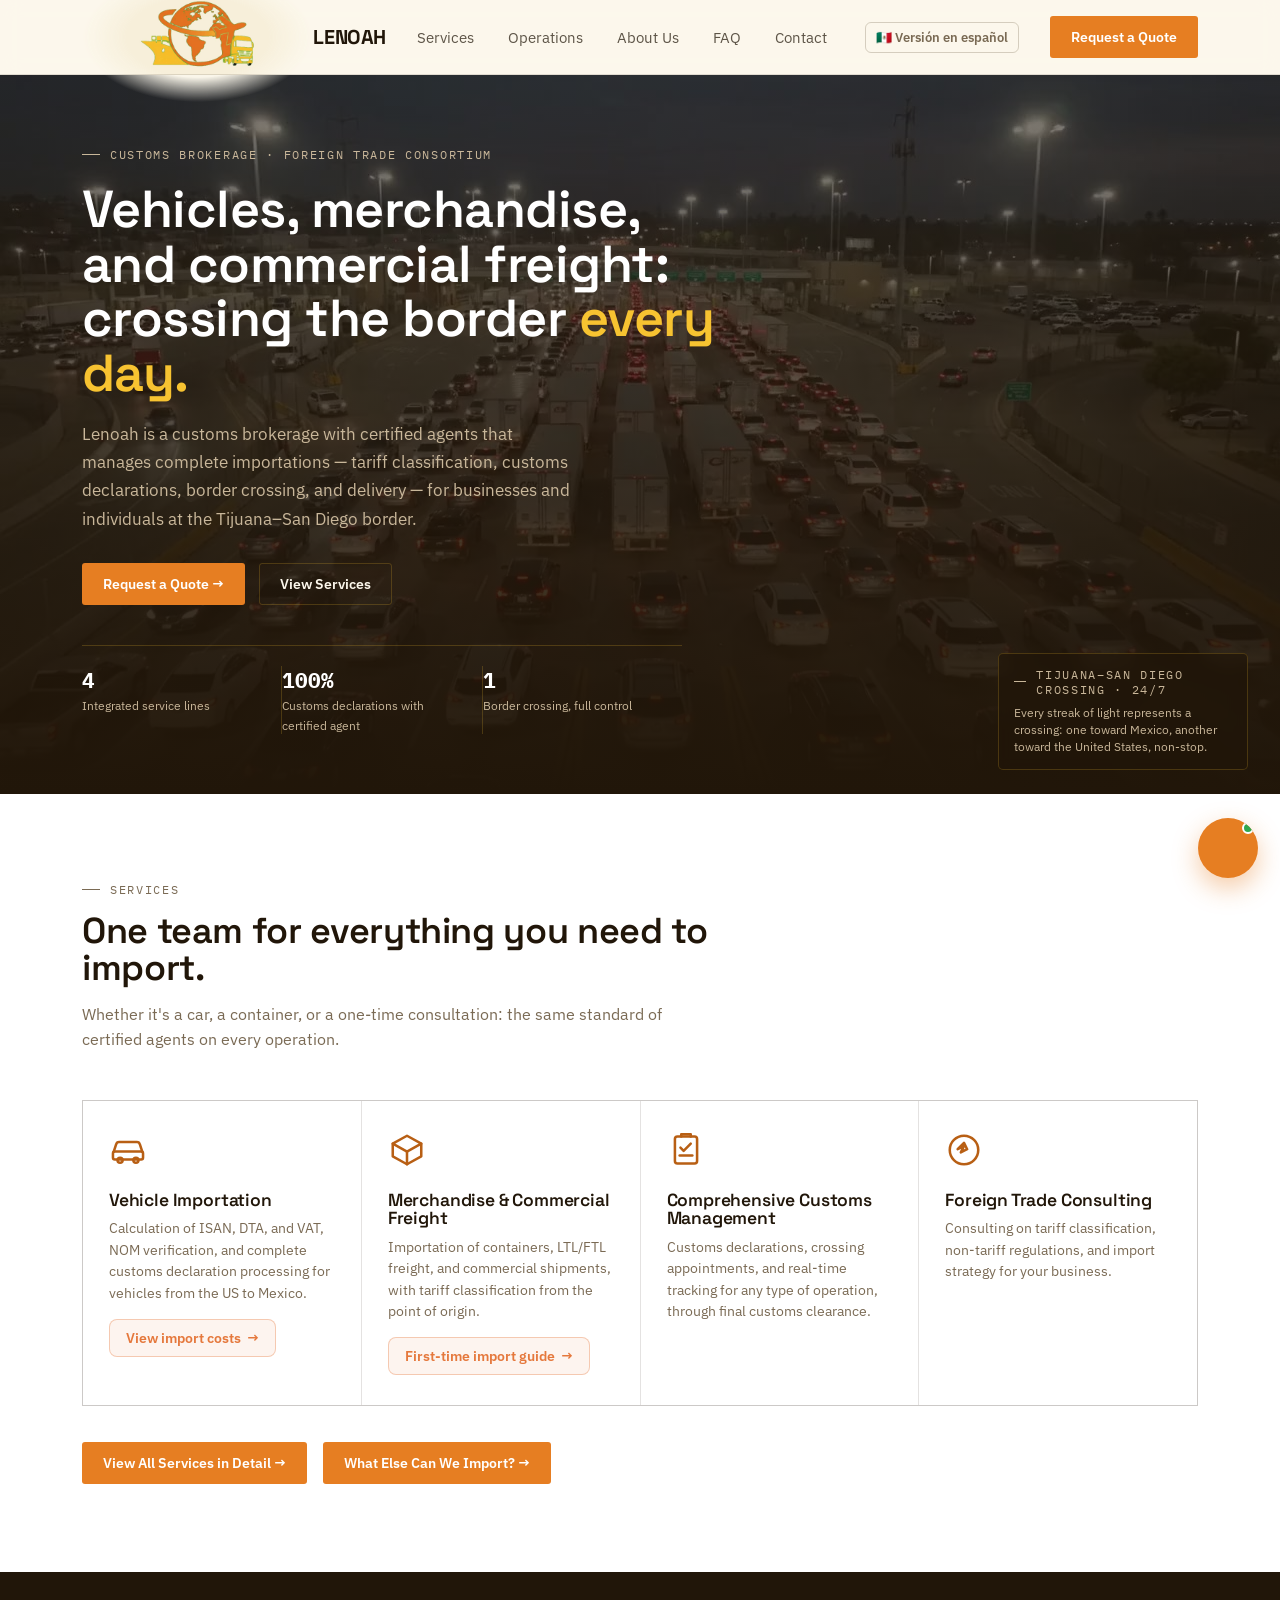
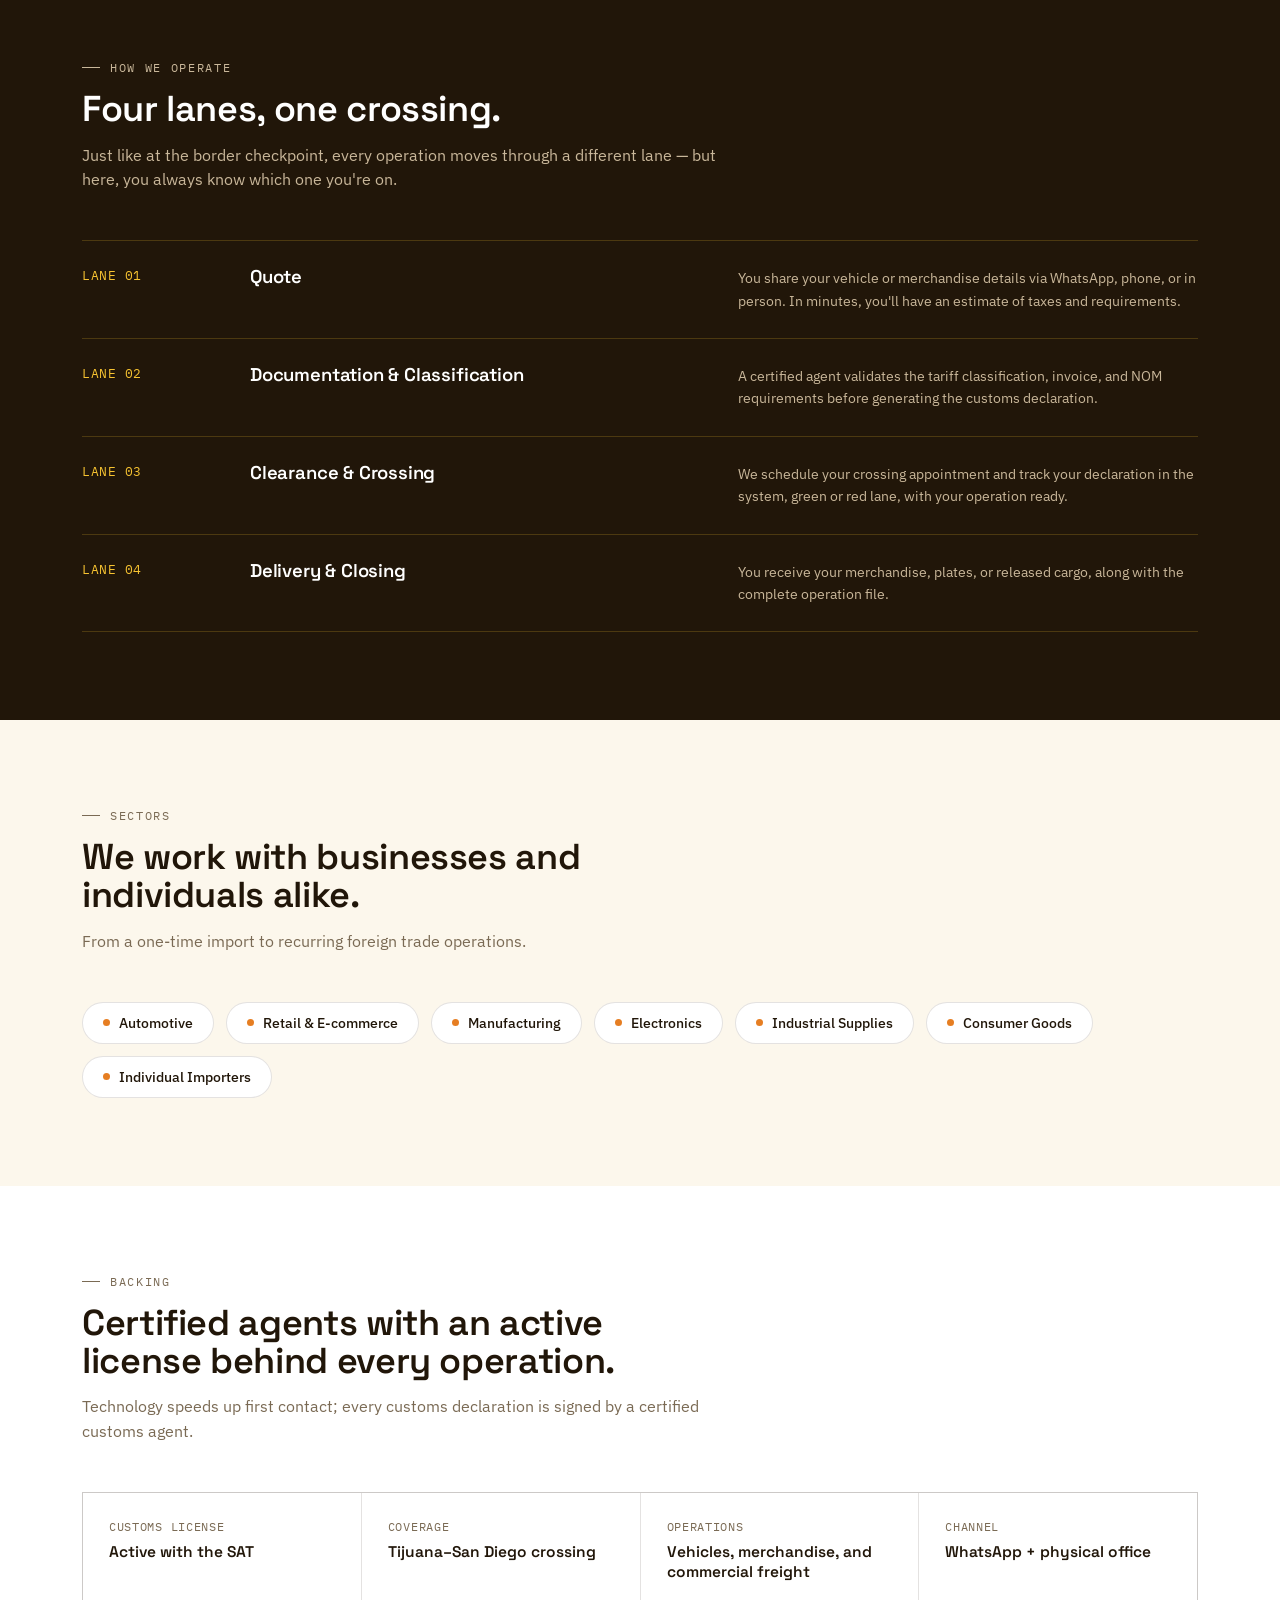
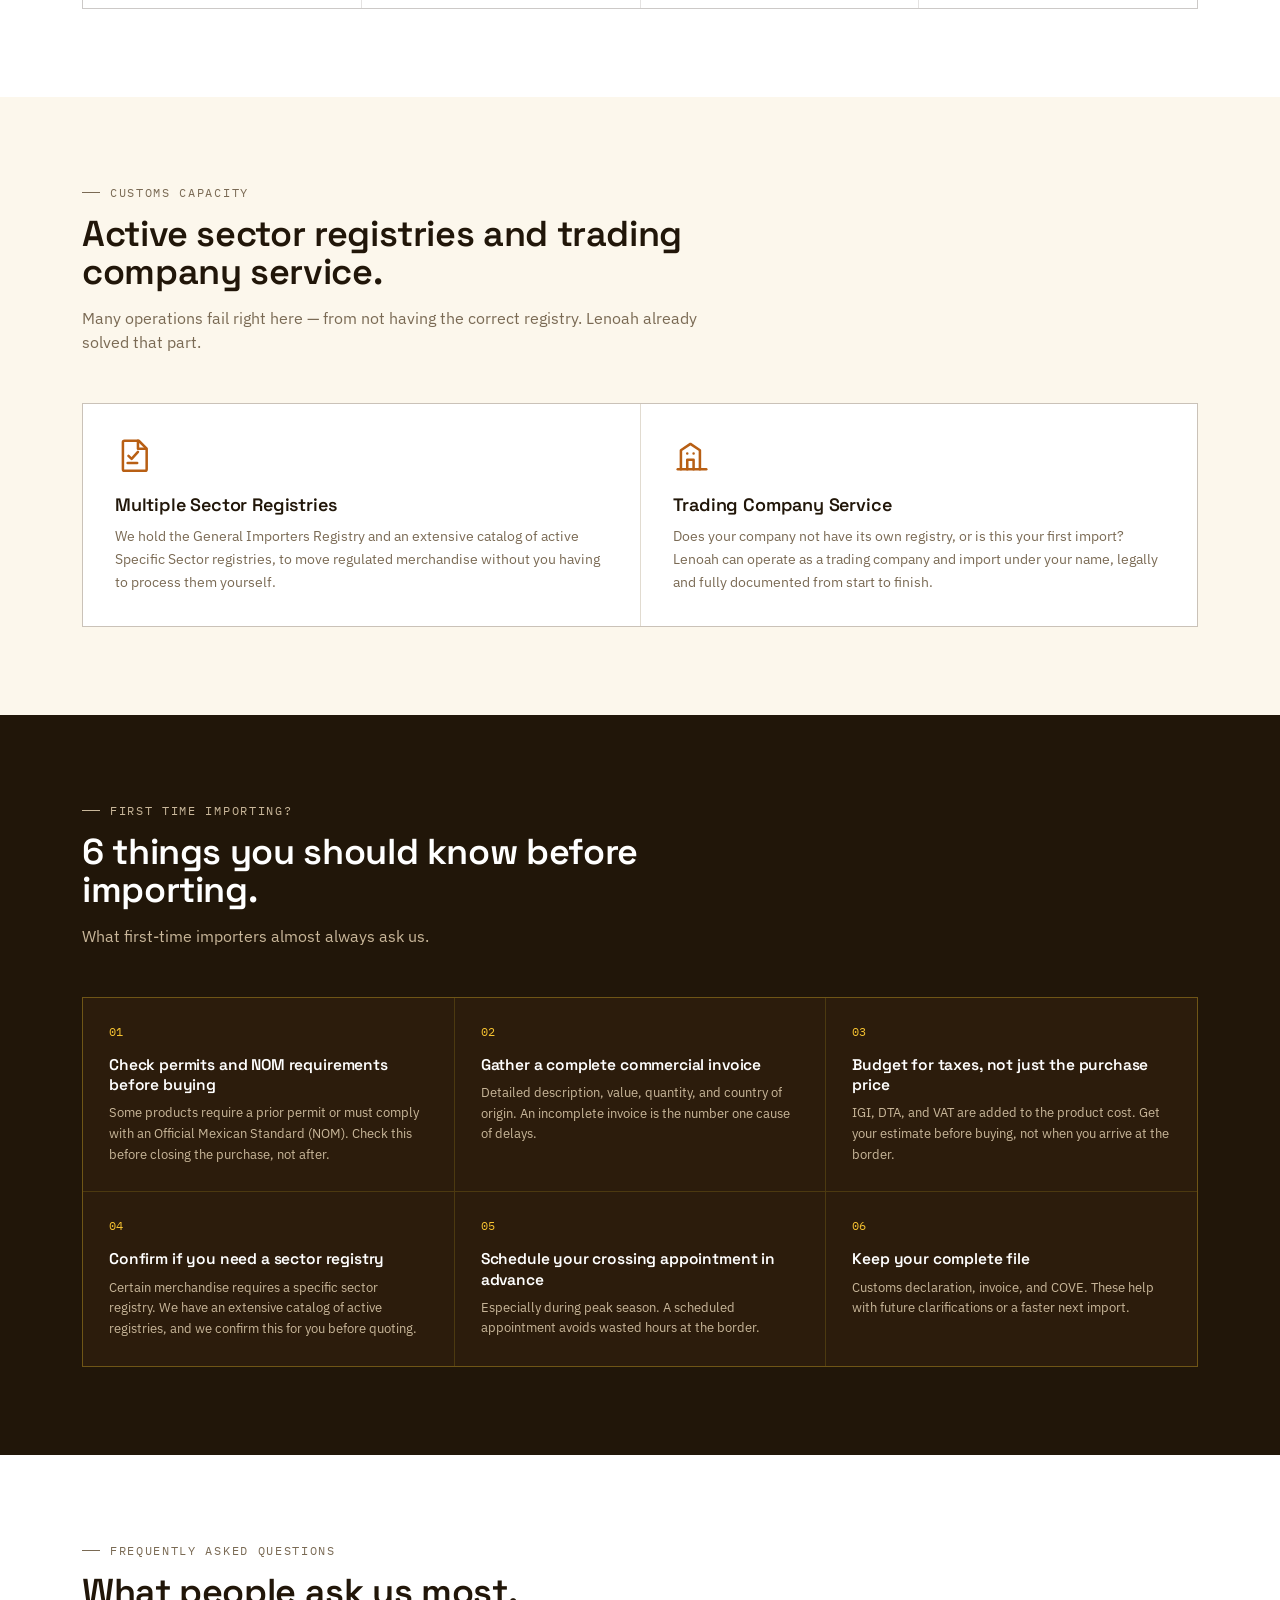
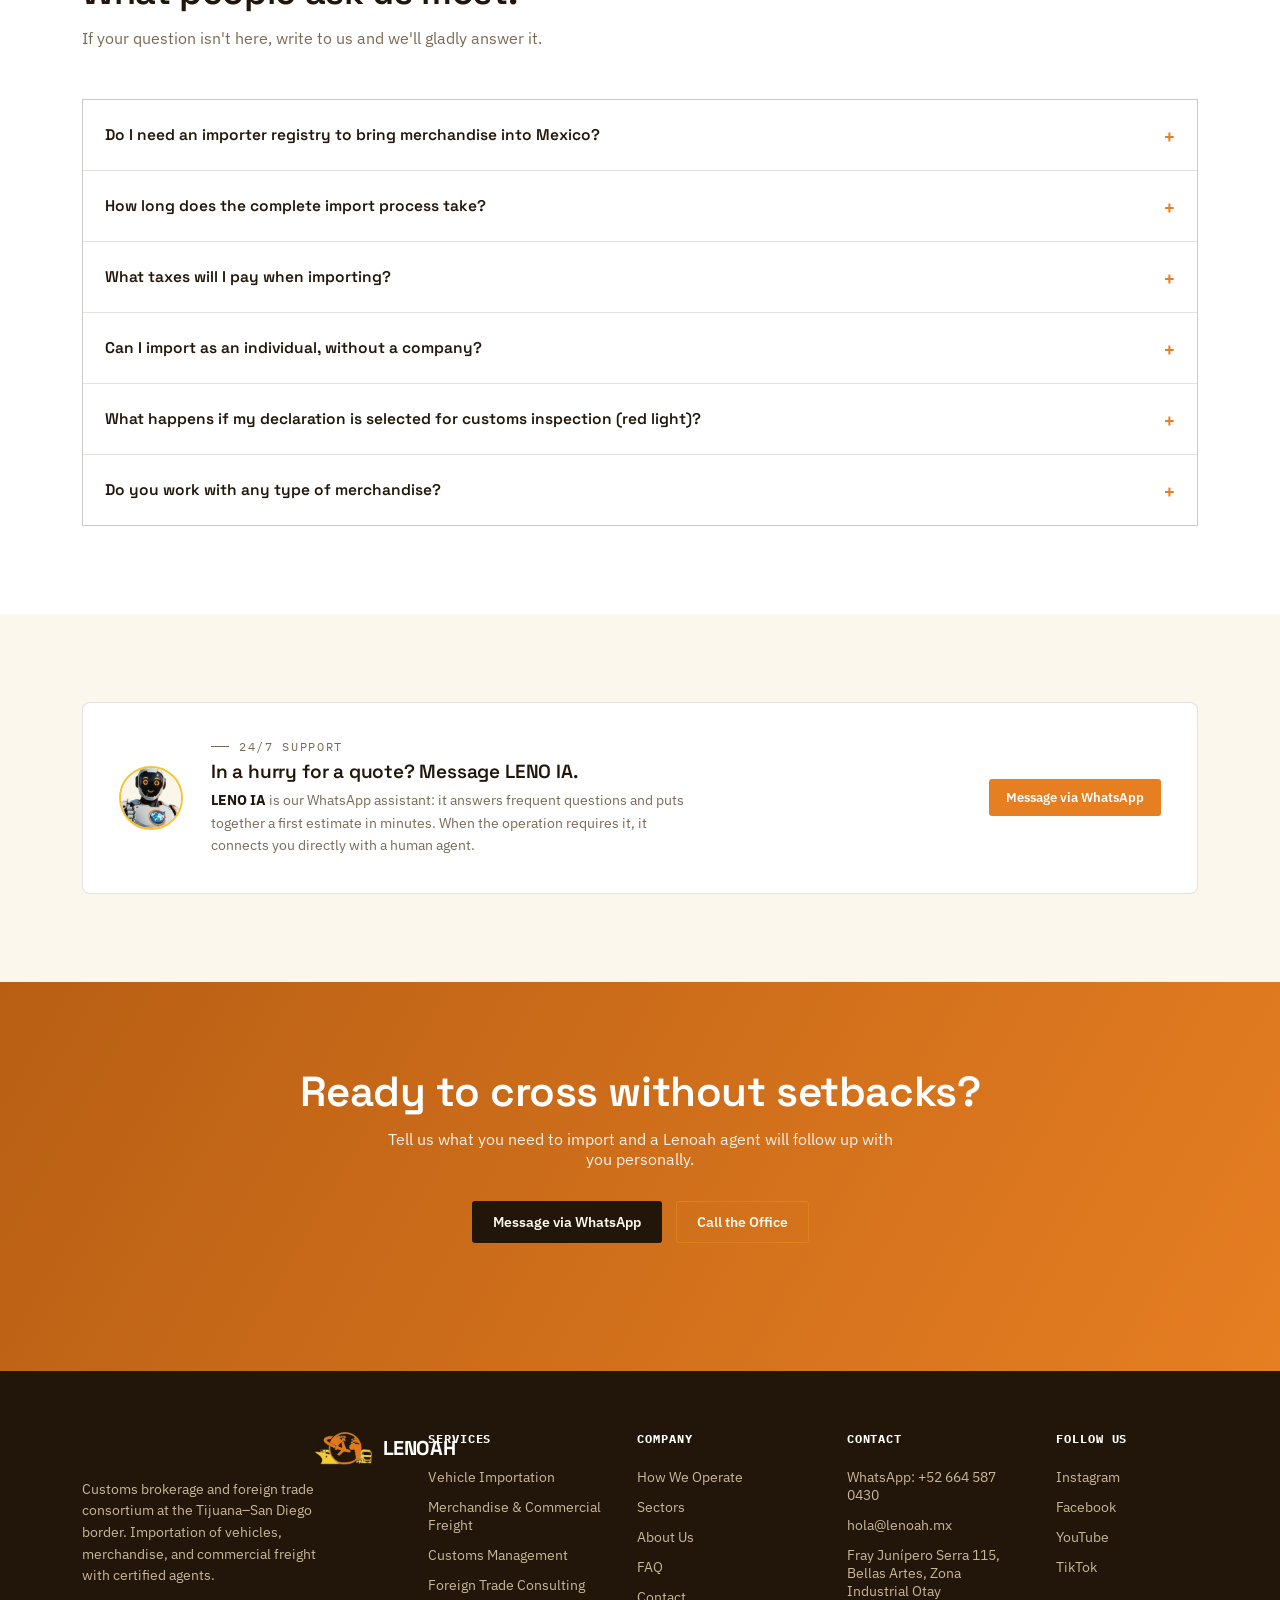
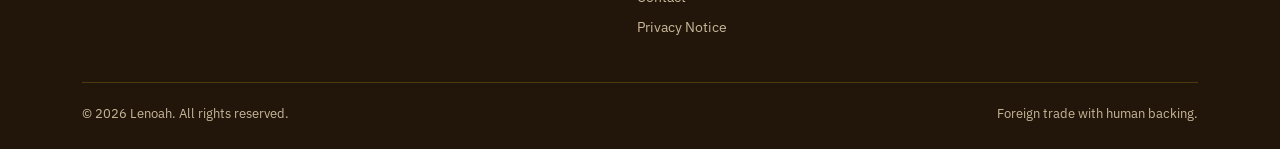
==== commit 97e0d35e: "Update index.html" ====
--- a/en/index.html
+++ b/en/index.html
@@ -1,11 +1,11 @@
 <!DOCTYPE html>
-<html lang="es-MX">
+<html lang="en">
 <head>
 <meta charset="UTF-8">
 <meta name="viewport" content="width=device-width, initial-scale=1.0">
-<title>Agente Aduanal Tijuana | Importar Vehículos y Mercancía a México – Lenoah</title>
-<meta name="description" content="Agencia aduanal certificada en Tijuana–San Diego. ¿Cuánto cuesta importar un carro de EE. UU. a México? Cotización en minutos por WhatsApp. Vehículos, mercancía y carga comercial con agentes certificados.">
-<link rel="canonical" href="https://agencialenoah.com/">
+<title>Customs Broker Tijuana | Import Vehicles & Merchandise to Mexico – Lenoah</title>
+<meta name="description" content="Certified customs brokerage in Tijuana–San Diego. How much does it cost to import a car from the US to Mexico? Get a quote in minutes via WhatsApp. Vehicles, merchandise, and commercial freight with certified agents.">
+<link rel="canonical" href="https://agencialenoah.com/en/">
 <link rel="alternate" hreflang="es-mx" href="https://agencialenoah.com/">
 <link rel="alternate" hreflang="en" href="https://agencialenoah.com/en/">
 <link rel="alternate" hreflang="x-default" href="https://agencialenoah.com/">
@@ -15,8 +15,8 @@
   "@type": "LocalBusiness",
   "@id": "https://agencialenoah.com/#negocio",
   "name": "Lenoah",
-  "description": "Agencia aduanal y consorcio de comercio exterior en la frontera Tijuana–San Diego. Importación de vehículos, mercancía y carga comercial con agentes certificados.",
-  "url": "https://agencialenoah.com/",
+  "description": "Customs brokerage and foreign trade consortium at the Tijuana–San Diego border. Importation of vehicles, merchandise, and commercial freight with certified agents.",
+  "url": "https://agencialenoah.com/en/",
   "telephone": "+526645870430",
   "priceRange": "$$",
   "image": "https://agencialenoah.com/assets/logo-icon.png",
@@ -42,8 +42,8 @@
 <link rel="preconnect" href="https://fonts.googleapis.com">
 <link rel="preconnect" href="https://fonts.gstatic.com" crossorigin>
 <link href="https://fonts.googleapis.com/css2?family=Space+Grotesk:wght@500;600;700&family=IBM+Plex+Sans:wght@400;500;600&family=IBM+Plex+Mono:wght@500;600&display=swap" rel="stylesheet">
-<link rel="icon" type="image/png" href="assets/logo-icon.png">
-<link rel="stylesheet" href="assets/styles.css">
+<link rel="icon" type="image/png" href="../assets/logo-icon.png">
+<link rel="stylesheet" href="../assets/styles.css">
 
 <!-- Google tag (gtag.js) -->
 <script async src="https://www.googletagmanager.com/gtag/js?id=G-F1V2E6VB3N"></script>
@@ -134,20 +134,20 @@
 <header>
   <nav>
     <a href="#top" class="logo">
-      <video autoplay muted loop playsinline preload="auto" poster="assets/logo-header-poster.jpg" aria-hidden="true">
-        <source src="assets/logo-header.mp4" type="video/mp4">
+      <video autoplay muted loop playsinline preload="auto" poster="../assets/logo-header-poster.jpg" aria-hidden="true">
+        <source src="../assets/logo-header.mp4" type="video/mp4">
       </video>
       LENOAH
     </a>
     <div class="navlinks">
-      <a href="servicios.html">Servicios</a>
-      <a href="#operacion">Operación</a>
-      <a href="nosotros.html">Nosotros</a>
-      <a href="#faq">Preguntas</a>
-      <a href="#contacto">Contacto</a>
-    </div>
-    <a href="/en/" class="lang-switch">🇺🇸 English version</a>
-    <a href="https://wa.me/526645870430" target="_blank" rel="noopener" class="btn btn-naranja">Solicitar cotización</a>
+      <a href="../servicios.html">Services</a>
+      <a href="#operacion">Operations</a>
+      <a href="../nosotros.html">About Us</a>
+      <a href="#faq">FAQ</a>
+      <a href="#contacto">Contact</a>
+    </div>
+    <a href="../" class="lang-switch">🇲🇽 Versión en español</a>
+    <a href="https://wa.me/526645870430" target="_blank" rel="noopener" class="btn btn-naranja">Request a Quote</a>
   </nav>
 </header>
 
@@ -162,30 +162,30 @@
       loop
       playsinline
       preload="auto"
-      poster="assets/hero-bg-poster.jpg"
+      poster="../assets/hero-bg-poster.jpg"
       aria-hidden="true"
       style="position:absolute; top:0; left:0; width:100%; height:100%; object-fit:cover; z-index:0;">
-      <source src="assets/hero-bg.mp4" type="video/mp4">
+      <source src="../assets/hero-bg.mp4" type="video/mp4">
     </video>
     <div class="wrap">
       <div class="hero-inner">
-        <div class="eyebrow on-dark">AGENCIA ADUANAL · CONSORCIO DE COMERCIO EXTERIOR</div>
-        <h1>Vehículos, mercancía y carga comercial: cruzando la frontera <em>todos los días.</em></h1>
-        <p>Lenoah es una agencia aduanal con agentes certificados que gestiona importaciones completas — clasificación arancelaria, pedimentos, cruce y entrega — para negocios y particulares en la frontera Tijuana–San Diego.</p>
+        <div class="eyebrow on-dark">CUSTOMS BROKERAGE · FOREIGN TRADE CONSORTIUM</div>
+        <h1>Vehicles, merchandise, and commercial freight: crossing the border <em>every day.</em></h1>
+        <p>Lenoah is a customs brokerage with certified agents that manages complete importations — tariff classification, customs declarations, border crossing, and delivery — for businesses and individuals at the Tijuana–San Diego border.</p>
         <div class="hero-ctas">
-          <a href="https://wa.me/526645870430" target="_blank" rel="noopener" class="btn btn-naranja">Solicitar cotización →</a>
-          <a href="#servicios" class="btn btn-ghost-dark">Ver servicios</a>
+          <a href="https://wa.me/526645870430" target="_blank" rel="noopener" class="btn btn-naranja">Request a Quote →</a>
+          <a href="#servicios" class="btn btn-ghost-dark">View Services</a>
         </div>
         <div class="hero-strip">
-          <div><strong>4</strong><span>Líneas de servicio integradas</span></div>
-          <div><strong>100%</strong><span>Pedimentos con agente certificado</span></div>
-          <div><strong>1</strong><span>Garita, control total del cruce</span></div>
+          <div><strong>4</strong><span>Integrated service lines</span></div>
+          <div><strong>100%</strong><span>Customs declarations with certified agent</span></div>
+          <div><strong>1</strong><span>Border crossing, full control</span></div>
         </div>
       </div>
     </div>
     <div class="garita-caption">
-      <div class="eyebrow on-dark">CRUCE TIJUANA – SAN DIEGO · 24/7</div>
-      <p>Cada estela de luz representa un cruce: uno hacia México, otro hacia Estados Unidos, sin parar.</p>
+      <div class="eyebrow on-dark">TIJUANA–SAN DIEGO CROSSING · 24/7</div>
+      <p>Every streak of light represents a crossing: one toward Mexico, another toward the United States, non-stop.</p>
     </div>
   </section>
 
@@ -193,45 +193,45 @@
   <section class="servicios" id="servicios">
     <div class="wrap">
       <div class="section-head reveal">
-        <div class="eyebrow">SERVICIOS</div>
-        <h2>Un solo equipo para todo lo que se importa.</h2>
-        <p>Da igual si es un auto, un contenedor o una asesoría puntual: mismo estándar de agentes certificados en cada operación.</p>
+        <div class="eyebrow">SERVICES</div>
+        <h2>One team for everything you need to import.</h2>
+        <p>Whether it's a car, a container, or a one-time consultation: the same standard of certified agents on every operation.</p>
       </div>
       <div class="serv-grid reveal">
         <div class="serv-card">
           <div class="serv-icon">
             <svg viewBox="0 0 24 24" fill="none" stroke="currentColor" stroke-width="1.6" stroke-linecap="round" stroke-linejoin="round"><path d="M3 13l1.5-4.5A2 2 0 0 1 6.4 7h11.2a2 2 0 0 1 1.9 1.5L21 13"/><rect x="2.5" y="13" width="19" height="5" rx="1.2"/><circle cx="7" cy="18.5" r="1.6"/><circle cx="17" cy="18.5" r="1.6"/></svg>
           </div>
-          <h3>Importación de vehículos</h3>
-          <p>Cálculo de ISAN, DTA e IVA, verificación NOM y trámite completo de pedimento para autos de EE. UU. a México.</p>
-          <a href="costo-importar-vehiculo.html" class="btn-inline-cta">Ver costos de importación <span class="cta-arrow">→</span></a>
+          <h3>Vehicle Importation</h3>
+          <p>Calculation of ISAN, DTA, and VAT, NOM verification, and complete customs declaration processing for vehicles from the US to Mexico.</p>
+          <a href="../costo-importar-vehiculo.html" class="btn-inline-cta">View import costs <span class="cta-arrow">→</span></a>
         </div>
         <div class="serv-card">
           <div class="serv-icon">
             <svg viewBox="0 0 24 24" fill="none" stroke="currentColor" stroke-width="1.6" stroke-linecap="round" stroke-linejoin="round"><path d="M21 8l-9-5-9 5 9 5 9-5z"/><path d="M3 8v8l9 5 9-5V8"/><path d="M12 13v8"/></svg>
           </div>
-          <h3>Mercancía y carga comercial</h3>
-          <p>Importación de contenedores, carga LTL/FTL y embarques comerciales, con clasificación arancelaria desde el origen.</p>
-          <a href="importar-mercancia-primera-vez.html" class="btn-inline-cta">Guía de primera importación <span class="cta-arrow">→</span></a>
+          <h3>Merchandise & Commercial Freight</h3>
+          <p>Importation of containers, LTL/FTL freight, and commercial shipments, with tariff classification from the point of origin.</p>
+          <a href="../importar-mercancia-primera-vez.html" class="btn-inline-cta">First-time import guide <span class="cta-arrow">→</span></a>
         </div>
         <div class="serv-card">
           <div class="serv-icon">
             <svg viewBox="0 0 24 24" fill="none" stroke="currentColor" stroke-width="1.6" stroke-linecap="round" stroke-linejoin="round"><rect x="5" y="3.5" width="14" height="17" rx="1.6"/><path d="M9 3.5V2h6v1.5"/><path d="M8.5 10.5l2 2 4.5-4.5"/><path d="M8 15.5h8"/></svg>
           </div>
-          <h3>Gestoría aduanal integral</h3>
-          <p>Pedimentos, citas de cruce y seguimiento en tiempo real para cualquier tipo de operación, hasta la salida de aduana.</p>
+          <h3>Comprehensive Customs Management</h3>
+          <p>Customs declarations, crossing appointments, and real-time tracking for any type of operation, through final customs clearance.</p>
         </div>
         <div class="serv-card">
           <div class="serv-icon">
             <svg viewBox="0 0 24 24" fill="none" stroke="currentColor" stroke-width="1.6" stroke-linecap="round" stroke-linejoin="round"><circle cx="12" cy="12" r="9"/><path d="M12 7.5l2 4-4 2 2-4-4 2 4-4z"/></svg>
           </div>
-          <h3>Asesoría en comercio exterior</h3>
-          <p>Consultoría en clasificación arancelaria, regulaciones no arancelarias y estrategia de importación para tu negocio.</p>
+          <h3>Foreign Trade Consulting</h3>
+          <p>Consulting on tariff classification, non-tariff regulations, and import strategy for your business.</p>
         </div>
       </div>
       <div class="explore-more-row">
-        <a href="servicios.html" class="btn btn-naranja">Ver todos los servicios a detalle →</a>
-        <a href="que-podemos-importar.html" class="btn btn-naranja">¿Qué más podemos importar? →</a>
+        <a href="../servicios.html" class="btn btn-naranja">View All Services in Detail →</a>
+        <a href="../que-podemos-importar.html" class="btn btn-naranja">What Else Can We Import? →</a>
       </div>
     </div>
   </section>
@@ -240,30 +240,30 @@
   <section class="operacion" id="operacion">
     <div class="wrap">
       <div class="section-head reveal">
-        <div class="eyebrow on-dark">CÓMO OPERAMOS</div>
-        <h2>Cuatro carriles, un solo cruce.</h2>
-        <p>Igual que en la garita, cada operación avanza por un carril distinto — pero aquí tú siempre sabes en cuál vas.</p>
+        <div class="eyebrow on-dark">HOW WE OPERATE</div>
+        <h2>Four lanes, one crossing.</h2>
+        <p>Just like at the border checkpoint, every operation moves through a different lane — but here, you always know which one you're on.</p>
       </div>
       <div class="carril-list reveal">
         <div class="carril">
-          <span class="carril-tag">CARRIL 01</span>
-          <h3>Cotización</h3>
-          <p>Nos compartes tu vehículo o mercancía por WhatsApp, teléfono o en oficina. En minutos tienes un estimado de impuestos y requisitos.</p>
+          <span class="carril-tag">LANE 01</span>
+          <h3>Quote</h3>
+          <p>You share your vehicle or merchandise details via WhatsApp, phone, or in person. In minutes, you'll have an estimate of taxes and requirements.</p>
         </div>
         <div class="carril">
-          <span class="carril-tag">CARRIL 02</span>
-          <h3>Documentación y clasificación</h3>
-          <p>Un agente certificado valida la fracción arancelaria, la factura y los requisitos NOM antes de generar el pedimento.</p>
+          <span class="carril-tag">LANE 02</span>
+          <h3>Documentation & Classification</h3>
+          <p>A certified agent validates the tariff classification, invoice, and NOM requirements before generating the customs declaration.</p>
         </div>
         <div class="carril">
-          <span class="carril-tag">CARRIL 03</span>
-          <h3>Despacho y cruce</h3>
-          <p>Programamos tu cita de cruce y damos seguimiento al pedimento en el sistema, carril verde o rojo, con tu operación lista.</p>
+          <span class="carril-tag">LANE 03</span>
+          <h3>Clearance & Crossing</h3>
+          <p>We schedule your crossing appointment and track your declaration in the system, green or red lane, with your operation ready.</p>
         </div>
         <div class="carril">
-          <span class="carril-tag">CARRIL 04</span>
-          <h3>Entrega y cierre</h3>
-          <p>Recibes tu mercancía, placas o carga liberada, junto con el expediente completo de la operación.</p>
+          <span class="carril-tag">LANE 04</span>
+          <h3>Delivery & Closing</h3>
+          <p>You receive your merchandise, plates, or released cargo, along with the complete operation file.</p>
         </div>
       </div>
     </div>
@@ -273,18 +273,18 @@
   <section class="sectores" id="sectores">
     <div class="wrap">
       <div class="section-head reveal">
-        <div class="eyebrow">SECTORES</div>
-        <h2>Operamos con negocios y particulares por igual.</h2>
-        <p>Desde una importación única hasta operaciones recurrentes de comercio exterior.</p>
+        <div class="eyebrow">SECTORS</div>
+        <h2>We work with businesses and individuals alike.</h2>
+        <p>From a one-time import to recurring foreign trade operations.</p>
       </div>
       <div class="sector-chips reveal">
-        <div class="sector-chip"><span class="sw"></span>Automotriz</div>
-        <div class="sector-chip"><span class="sw"></span>Retail y e-commerce</div>
-        <div class="sector-chip"><span class="sw"></span>Manufactura</div>
-        <div class="sector-chip"><span class="sw"></span>Electrónica</div>
-        <div class="sector-chip"><span class="sw"></span>Insumos industriales</div>
-        <div class="sector-chip"><span class="sw"></span>Bienes de consumo</div>
-        <div class="sector-chip"><span class="sw"></span>Importadores particulares</div>
+        <div class="sector-chip"><span class="sw"></span>Automotive</div>
+        <div class="sector-chip"><span class="sw"></span>Retail & E-commerce</div>
+        <div class="sector-chip"><span class="sw"></span>Manufacturing</div>
+        <div class="sector-chip"><span class="sw"></span>Electronics</div>
+        <div class="sector-chip"><span class="sw"></span>Industrial Supplies</div>
+        <div class="sector-chip"><span class="sw"></span>Consumer Goods</div>
+        <div class="sector-chip"><span class="sw"></span>Individual Importers</div>
       </div>
     </div>
   </section>
@@ -293,15 +293,15 @@
   <section class="confianza">
     <div class="wrap">
       <div class="section-head reveal">
-        <div class="eyebrow">RESPALDO</div>
-        <h2>Agentes con patente vigente detrás de cada operación.</h2>
-        <p>La tecnología acelera el primer contacto; cada pedimento lo firma un agente aduanal certificado.</p>
+        <div class="eyebrow">BACKING</div>
+        <h2>Certified agents with an active license behind every operation.</h2>
+        <p>Technology speeds up first contact; every customs declaration is signed by a certified customs agent.</p>
       </div>
       <div class="conf-grid reveal">
-        <div class="conf-item"><div class="k">Patente aduanal</div><div class="v">Vigente ante el SAT</div></div>
-        <div class="conf-item"><div class="k">Cobertura</div><div class="v">Garita Tijuana–San Diego</div></div>
-        <div class="conf-item"><div class="k">Operación</div><div class="v">Vehículos, mercancía y carga comercial</div></div>
-        <div class="conf-item"><div class="k">Canal</div><div class="v">WhatsApp + oficina física</div></div>
+        <div class="conf-item"><div class="k">Customs License</div><div class="v">Active with the SAT</div></div>
+        <div class="conf-item"><div class="k">Coverage</div><div class="v">Tijuana–San Diego crossing</div></div>
+        <div class="conf-item"><div class="k">Operations</div><div class="v">Vehicles, merchandise, and commercial freight</div></div>
+        <div class="conf-item"><div class="k">Channel</div><div class="v">WhatsApp + physical office</div></div>
       </div>
     </div>
   </section>
@@ -310,24 +310,24 @@
   <section class="padrones" id="padrones">
     <div class="wrap">
       <div class="section-head reveal">
-        <div class="eyebrow">CAPACIDAD ADUANAL</div>
-        <h2>Padrones sectoriales vigentes y servicio de comercializadora.</h2>
-        <p>Muchas operaciones se caen justo aquí — por no tener el padrón correcto. Lenoah ya resolvió esa parte.</p>
+        <div class="eyebrow">CUSTOMS CAPACITY</div>
+        <h2>Active sector registries and trading company service.</h2>
+        <p>Many operations fail right here — from not having the correct registry. Lenoah already solved that part.</p>
       </div>
       <div class="padrones-grid reveal">
         <div class="padrones-card">
           <div class="serv-icon">
             <svg viewBox="0 0 24 24" fill="none" stroke="currentColor" stroke-width="1.6" stroke-linecap="round" stroke-linejoin="round"><path d="M6 3h9l5 5v13a1 1 0 0 1-1 1H6a1 1 0 0 1-1-1V4a1 1 0 0 1 1-1z"/><path d="M14.5 3v5h5"/><path d="M8.5 12.5l2 2 4-4.5"/><path d="M8 17h6"/></svg>
           </div>
-          <h3>Diferentes padrones sectoriales</h3>
-          <p>Contamos con Padrón General de Importadores y un amplio catálogo de padrones de Sectores Específicos vigentes, para mover mercancía regulada sin que tú tengas que tramitarlos.</p>
+          <h3>Multiple Sector Registries</h3>
+          <p>We hold the General Importers Registry and an extensive catalog of active Specific Sector registries, to move regulated merchandise without you having to process them yourself.</p>
         </div>
         <div class="padrones-card">
           <div class="serv-icon">
             <svg viewBox="0 0 24 24" fill="none" stroke="currentColor" stroke-width="1.6" stroke-linecap="round" stroke-linejoin="round"><path d="M3 21h18"/><path d="M5 21V9l6-4 6 4v12"/><path d="M9 21v-6h4v6"/><path d="M9 11h.01M13 11h.01"/></svg>
           </div>
-          <h3>Servicio de comercializadora</h3>
-          <p>¿Tu empresa no tiene padrón propio o es tu primera importación? Lenoah puede operar como comercializadora e importar a tu nombre, de forma legal y documentada de principio a fin.</p>
+          <h3>Trading Company Service</h3>
+          <p>Does your company not have its own registry, or is this your first import? Lenoah can operate as a trading company and import under your name, legally and fully documented from start to finish.</p>
         </div>
       </div>
     </div>
@@ -337,40 +337,40 @@
   <section class="tips">
     <div class="wrap">
       <div class="section-head reveal">
-        <div class="eyebrow on-dark">¿ES TU PRIMERA VEZ?</div>
-        <h2>6 cosas que debes saber antes de importar.</h2>
-        <p>Lo que casi siempre nos preguntan quienes importan por primera vez.</p>
+        <div class="eyebrow on-dark">FIRST TIME IMPORTING?</div>
+        <h2>6 things you should know before importing.</h2>
+        <p>What first-time importers almost always ask us.</p>
       </div>
       <div class="tips-grid reveal">
         <div class="tip-card">
           <span class="tip-num">01</span>
-          <h3>Verifica permisos y NOM antes de comprar</h3>
-          <p>Algunos productos requieren permiso previo o cumplir una Norma Oficial Mexicana. Revísalo antes de cerrar la compra, no después.</p>
+          <h3>Check permits and NOM requirements before buying</h3>
+          <p>Some products require a prior permit or must comply with an Official Mexican Standard (NOM). Check this before closing the purchase, not after.</p>
         </div>
         <div class="tip-card">
           <span class="tip-num">02</span>
-          <h3>Junta una factura comercial completa</h3>
-          <p>Descripción detallada, valor, cantidad y país de origen. Una factura incompleta es la causa número uno de retrasos.</p>
+          <h3>Gather a complete commercial invoice</h3>
+          <p>Detailed description, value, quantity, and country of origin. An incomplete invoice is the number one cause of delays.</p>
         </div>
         <div class="tip-card">
           <span class="tip-num">03</span>
-          <h3>Presupuesta impuestos, no solo el precio de compra</h3>
-          <p>IGI, DTA e IVA se suman al costo del producto. Pide tu estimado antes de comprar, no al llegar a la garita.</p>
+          <h3>Budget for taxes, not just the purchase price</h3>
+          <p>IGI, DTA, and VAT are added to the product cost. Get your estimate before buying, not when you arrive at the border.</p>
         </div>
         <div class="tip-card">
           <span class="tip-num">04</span>
-          <h3>Confirma si necesitas un padrón sectorial</h3>
-          <p>Ciertas mercancías exigen un padrón sectorial específico. Contamos con un amplio catálogo de padrones vigentes, y lo confirmamos por ti antes de cotizar.</p>
+          <h3>Confirm if you need a sector registry</h3>
+          <p>Certain merchandise requires a specific sector registry. We have an extensive catalog of active registries, and we confirm this for you before quoting.</p>
         </div>
         <div class="tip-card">
           <span class="tip-num">05</span>
-          <h3>Agenda tu cita de cruce con anticipación</h3>
-          <p>Sobre todo en temporada alta. Una cita agendada evita horas perdidas en la garita.</p>
+          <h3>Schedule your crossing appointment in advance</h3>
+          <p>Especially during peak season. A scheduled appointment avoids wasted hours at the border.</p>
         </div>
         <div class="tip-card">
           <span class="tip-num">06</span>
-          <h3>Guarda tu expediente completo</h3>
-          <p>Pedimento, factura y COVE. Te sirven para aclaraciones futuras o una siguiente importación más rápida.</p>
+          <h3>Keep your complete file</h3>
+          <p>Customs declaration, invoice, and COVE. These help with future clarifications or a faster next import.</p>
         </div>
       </div>
     </div>
@@ -380,34 +380,34 @@
   <section class="faq" id="faq">
     <div class="wrap">
       <div class="section-head reveal">
-        <div class="eyebrow">PREGUNTAS FRECUENTES</div>
-        <h2>Lo que más nos preguntan.</h2>
-        <p>Si tu duda no está aquí, escríbenos y con gusto la resolvemos.</p>
+        <div class="eyebrow">FREQUENTLY ASKED QUESTIONS</div>
+        <h2>What people ask us most.</h2>
+        <p>If your question isn't here, write to us and we'll gladly answer it.</p>
       </div>
       <div class="faq-list reveal">
         <details class="faq-item">
-          <summary><span>¿Necesito un padrón de importador para traer mercancía a México?</span><span class="faq-ico">+</span></summary>
-          <p>Sí, en la mayoría de los casos se requiere estar inscrito en el Padrón de Importadores, y para ciertos productos también en un Padrón de Importadores de Sectores Específicos. Si no cuentas con alguno de los dos, Lenoah puede operar como comercializadora e importar a tu nombre.</p>
+          <summary><span>Do I need an importer registry to bring merchandise into Mexico?</span><span class="faq-ico">+</span></summary>
+          <p>Yes, in most cases you need to be enrolled in the Importers Registry, and for certain products, also in a Specific Sectors Importers Registry. If you don't have either, Lenoah can operate as a trading company and import under your name.</p>
         </details>
         <details class="faq-item">
-          <summary><span>¿Cuánto tarda el proceso completo de importación?</span><span class="faq-ico">+</span></summary>
-          <p>Depende del tipo de mercancía y si tu pedimento resulta en reconocimiento aduanero (revisión física) o desaduanamiento libre. Una vez con la documentación completa, el trámite y cruce suelen resolverse en un par de días hábiles.</p>
+          <summary><span>How long does the complete import process take?</span><span class="faq-ico">+</span></summary>
+          <p>It depends on the type of merchandise and whether your declaration is selected for customs inspection (physical review) or free clearance. Once documentation is complete, processing and crossing are usually resolved within a couple of business days.</p>
         </details>
         <details class="faq-item">
-          <summary><span>¿Qué impuestos voy a pagar al importar?</span><span class="faq-ico">+</span></summary>
-          <p>En general se calculan el Impuesto General de Importación (IGI), el Derecho de Trámite Aduanero (DTA) y el IVA. Para vehículos se suma también el ISAN. Te damos un estimado antes de que decidas avanzar.</p>
+          <summary><span>What taxes will I pay when importing?</span><span class="faq-ico">+</span></summary>
+          <p>Generally, the General Import Tax (IGI), Customs Processing Fee (DTA), and VAT (IVA) are calculated. For vehicles, the New Vehicle Tax (ISAN) is also added. We give you an estimate before you decide to move forward.</p>
         </details>
         <details class="faq-item">
-          <summary><span>¿Puedo importar como persona física, sin tener una empresa?</span><span class="faq-ico">+</span></summary>
-          <p>Sí, dependiendo del tipo y valor de la mercancía. En varios casos también podemos apoyarte con nuestro servicio de comercializadora si tú no cuentas con el padrón requerido.</p>
+          <summary><span>Can I import as an individual, without a company?</span><span class="faq-ico">+</span></summary>
+          <p>Yes, depending on the type and value of the merchandise. In several cases, we can also support you with our trading company service if you don't have the required registry.</p>
         </details>
         <details class="faq-item">
-          <summary><span>¿Qué pasa si mi pedimento sale en reconocimiento aduanero (luz roja)?</span><span class="faq-ico">+</span></summary>
-          <p>Un agente certificado te acompaña durante la revisión física. Por eso cuidamos que la documentación y clasificación arancelaria estén correctas desde el inicio: reduce el riesgo de observaciones.</p>
+          <summary><span>What happens if my declaration is selected for customs inspection (red light)?</span><span class="faq-ico">+</span></summary>
+          <p>A certified agent accompanies you during the physical inspection. That's why we make sure documentation and tariff classification are correct from the start: it reduces the risk of issues.</p>
         </details>
         <details class="faq-item">
-          <summary><span>¿Trabajan con cualquier tipo de mercancía?</span><span class="faq-ico">+</span></summary>
-          <p>Manejamos vehículos, carga comercial y mercancía general. Para sectores regulados bajo padrones específicos, lo confirmamos contigo antes de cotizar para asegurarnos de que podemos operar tu importación.</p>
+          <summary><span>Do you work with any type of merchandise?</span><span class="faq-ico">+</span></summary>
+          <p>We handle vehicles, commercial freight, and general merchandise. For sectors regulated under specific registries, we confirm with you before quoting to make sure we can handle your import.</p>
         </details>
       </div>
     </div>
@@ -418,16 +418,16 @@
     <div class="wrap">
       <div class="asistente-card reveal">
         <div class="asistente-avatar">
-          <video autoplay muted loop playsinline preload="auto" poster="assets/bot-avatar-poster.jpg" aria-hidden="true">
-            <source src="assets/bot-avatar.mp4" type="video/mp4">
+          <video autoplay muted loop playsinline preload="auto" poster="../assets/bot-avatar-poster.jpg" aria-hidden="true">
+            <source src="../assets/bot-avatar.mp4" type="video/mp4">
           </video>
         </div>
         <div class="asistente-copy">
-          <div class="eyebrow">ATENCIÓN 24/7</div>
-          <h3>¿Prisa por una cotización? Escríbele a LENO IA.</h3>
-          <p><strong>LENO IA</strong> es nuestro asistente por WhatsApp: responde dudas frecuentes y arma un primer estimado en minutos. Cuando la operación lo requiere, te conecta directo con un agente humano.</p>
-        </div>
-        <a href="https://wa.me/526645870430" target="_blank" rel="noopener" class="btn btn-naranja btn-sm">Escribir por WhatsApp</a>
+          <div class="eyebrow">24/7 SUPPORT</div>
+          <h3>In a hurry for a quote? Message LENO IA.</h3>
+          <p><strong>LENO IA</strong> is our WhatsApp assistant: it answers frequent questions and puts together a first estimate in minutes. When the operation requires it, it connects you directly with a human agent.</p>
+        </div>
+        <a href="https://wa.me/526645870430" target="_blank" rel="noopener" class="btn btn-naranja btn-sm">Message via WhatsApp</a>
       </div>
     </div>
   </section>
@@ -436,11 +436,11 @@
   <section class="cta-final" id="contacto">
     <div class="wrap">
       <div class="reveal">
-        <h2>¿Listo para cruzar sin contratiempos?</h2>
-        <p>Cuéntanos qué necesitas importar y un agente de Lenoah te da seguimiento personal.</p>
+        <h2>Ready to cross without setbacks?</h2>
+        <p>Tell us what you need to import and a Lenoah agent will follow up with you personally.</p>
         <div class="hero-ctas" style="justify-content:center;">
-          <a href="https://wa.me/526645870430" target="_blank" rel="noopener" class="btn btn-primary">Escribir por WhatsApp</a>
-          <a href="tel:+526645870430" class="btn btn-ghost-dark">Llamar a la oficina</a>
+          <a href="https://wa.me/526645870430" target="_blank" rel="noopener" class="btn btn-primary">Message via WhatsApp</a>
+          <a href="tel:+526645870430" class="btn btn-ghost-dark">Call the Office</a>
         </div>
       </div>
     </div>
@@ -452,33 +452,33 @@
   <div class="wrap">
     <div class="foot-grid">
       <div class="foot-brand">
-        <a href="#top" class="logo"><img src="assets/logo-icon.png" alt="Lenoah">LENOAH</a>
-        <p>Agencia aduanal y consorcio de comercio exterior en la frontera Tijuana–San Diego. Importación de vehículos, mercancía y carga comercial con agentes certificados.</p>
+        <a href="#top" class="logo"><img src="../assets/logo-icon.png" alt="Lenoah">LENOAH</a>
+        <p>Customs brokerage and foreign trade consortium at the Tijuana–San Diego border. Importation of vehicles, merchandise, and commercial freight with certified agents.</p>
       </div>
       <div class="foot-col">
-        <h4>Servicios</h4>
-        <a href="servicios.html">Importación de vehículos</a>
-        <a href="servicios.html">Mercancía y carga comercial</a>
-        <a href="servicios.html">Gestoría aduanal</a>
-        <a href="servicios.html">Asesoría en comercio exterior</a>
+        <h4>Services</h4>
+        <a href="../servicios.html">Vehicle Importation</a>
+        <a href="../servicios.html">Merchandise & Commercial Freight</a>
+        <a href="../servicios.html">Customs Management</a>
+        <a href="../servicios.html">Foreign Trade Consulting</a>
       </div>
       <div class="foot-col">
-        <h4>Empresa</h4>
-        <a href="#operacion">Cómo operamos</a>
-        <a href="#sectores">Sectores</a>
-        <a href="nosotros.html">Quiénes somos</a>
-        <a href="#faq">Preguntas frecuentes</a>
-        <a href="#contacto">Contacto</a>
-        <a href="#">Aviso de privacidad</a>
+        <h4>Company</h4>
+        <a href="#operacion">How We Operate</a>
+        <a href="#sectores">Sectors</a>
+        <a href="../nosotros.html">About Us</a>
+        <a href="#faq">FAQ</a>
+        <a href="#contacto">Contact</a>
+        <a href="#">Privacy Notice</a>
       </div>
       <div class="foot-col">
-        <h4>Contacto</h4>
+        <h4>Contact</h4>
         <a href="https://wa.me/526645870430" target="_blank" rel="noopener">WhatsApp: +52 664 587 0430</a>
         <a href="mailto:hola@lenoah.mx">hola@lenoah.mx</a>
         <a href="https://www.google.com/maps/search/?api=1&query=Calle%20Fray%20Jun%C3%ADpero%20Serra%20115%2C%20Bellas%20Artes%2C%20Zona%20Industrial%20Otay%2C%20Tijuana%2C%20B.C." target="_blank" rel="noopener">Fray Junípero Serra 115, Bellas Artes, Zona Industrial Otay</a>
       </div>
       <div class="foot-col">
-        <h4>Síguenos</h4>
+        <h4>Follow Us</h4>
         <a href="https://www.instagram.com/agencialenoah?igsh=MW9pZHBoZXhkcm4xYQ==" target="_blank" rel="noopener">Instagram</a>
         <a href="https://www.facebook.com/share/1EirSWpD19/" target="_blank" rel="noopener">Facebook</a>
         <a href="https://youtube.com/@agencialenoah?si=c4Mpdcs2uhXX8nxL" target="_blank" rel="noopener">YouTube</a>
@@ -486,8 +486,8 @@
       </div>
     </div>
     <div class="foot-bottom">
-      <span>© 2026 Lenoah. Todos los derechos reservados.</span>
-      <span>Comercio exterior con respaldo humano.</span>
+      <span>© 2026 Lenoah. All rights reserved.</span>
+      <span>Foreign trade with human backing.</span>
     </div>
   </div>
 </footer>
@@ -503,6 +503,6 @@
 
 </script>
 
-<script src="assets/chat-widget.js"></script>
+<script src="../assets/chat-widget.js"></script>
 </body>
 </html>
--- a/assets/styles.css
+++ b/assets/styles.css
@@ -0,0 +1,791 @@
+  :root{
+    --noche:#211609;
+    --noche-2:#2C1C0C;
+    --concreto:#FCF7EC;
+    --concreto-2:#F2E7CE;
+    --papel:#FFFFFF;
+    --acero:#7A6A54;
+    --acero-2:#C9B79A;
+    --naranja:#E67E22;
+    --naranja-oscuro:#B85F14;
+    --amarillo:#F7C331;
+    --amarillo-oscuro:#D9A413;
+    --verde:#2FA84F;
+    --rojo:#E5484D;
+    --linea: rgba(33,22,9,0.12);
+    --linea-clara: rgba(247,195,49,0.20);
+    --radio: 3px;
+    --font-display:'Space Grotesk', sans-serif;
+    --font-body:'IBM Plex Sans', sans-serif;
+    --font-mono:'IBM Plex Mono', monospace;
+  }
+
+  *{box-sizing:border-box; margin:0; padding:0;}
+  html{scroll-behavior:smooth;}
+  body{
+    font-family:var(--font-body);
+    background:var(--concreto);
+    color:var(--noche);
+    -webkit-font-smoothing:antialiased;
+    overflow-x:hidden;
+  }
+  img,svg{display:block; max-width:100%;}
+  a{color:inherit; text-decoration:none;}
+  ul{list-style:none;}
+  button{font-family:inherit; cursor:pointer;}
+
+  .eyebrow{
+    font-family:var(--font-mono);
+    font-size:12px;
+    letter-spacing:.14em;
+    text-transform:uppercase;
+    color:var(--acero);
+    display:flex;
+    align-items:center;
+    gap:10px;
+  }
+  .eyebrow::before{
+    content:"";
+    width:18px; height:1px;
+    background:var(--acero);
+    display:inline-block;
+  }
+  .eyebrow.on-dark{color:var(--acero-2);}
+  .eyebrow.on-dark::before{background:var(--acero-2);}
+
+  .wrap{
+    max-width:1180px;
+    margin:0 auto;
+    padding:0 32px;
+  }
+
+  h1,h2,h3{
+    font-family:var(--font-display);
+    font-weight:600;
+    letter-spacing:-.01em;
+    line-height:1.05;
+  }
+
+  /* ---------- NAV ---------- */
+  header{
+    position:sticky; top:0; z-index:100;
+    background:rgba(252,247,236,0.88);
+    backdrop-filter:blur(10px);
+    border-bottom:1px solid var(--linea);
+  }
+  nav{
+    display:flex; align-items:center; justify-content:space-between;
+    padding:16px 32px;
+    max-width:1180px; margin:0 auto;
+  }
+  .logo{
+    font-family:var(--font-display);
+    font-weight:700;
+    font-size:20px;
+    letter-spacing:-.02em;
+    display:flex; align-items:center; gap:10px;
+  }
+  .logo img{ height:34px; width:auto; display:block; }
+  .navlinks{display:flex; gap:34px; align-items:center;}
+  .navlinks a{
+    font-size:14.5px; color:var(--noche); opacity:.72;
+    transition:opacity .15s ease;
+  }
+  .navlinks a:hover{opacity:1;}
+  .btn{
+    display:inline-flex; align-items:center; gap:8px;
+    font-size:14px; font-weight:600;
+    padding:11px 20px;
+    border-radius:var(--radio);
+    border:1px solid transparent;
+    transition:transform .15s ease, box-shadow .15s ease, background .15s ease;
+    white-space:nowrap;
+  }
+  .btn-primary{ background:var(--noche); color:var(--concreto); }
+  .btn-primary:hover{ transform:translateY(-1px); box-shadow:0 6px 18px rgba(33,22,9,0.25);}
+  .btn-naranja{ background:var(--naranja); color:#fff; }
+  .btn-naranja:hover{ transform:translateY(-1px); box-shadow:0 6px 18px rgba(230,126,34,0.35); }
+  .btn-ghost{ background:transparent; border-color:var(--linea); color:var(--noche); }
+  .btn-ghost:hover{ border-color:var(--noche); }
+  .btn-ghost-dark{ background:transparent; border-color:var(--linea-clara); color:var(--concreto); }
+  .btn-ghost-dark:hover{ border-color:var(--concreto-2); }
+  .btn-sm{ padding:9px 16px; font-size:13px; }
+
+  /* ---------- HERO ---------- */
+  .hero{
+    background:var(--noche);
+    color:var(--concreto);
+    position:relative;
+    overflow:hidden;
+    padding:72px 0 60px;
+    min-height:600px;
+    display:flex;
+    align-items:center;
+  }
+  #garita-canvas{ position:absolute; inset:0; width:100%; height:100%; z-index:0; }
+  .hero::after{
+    content:"";
+    position:absolute; inset:0;
+    background:linear-gradient(180deg, rgba(33,22,9,0.55) 0%, rgba(33,22,9,0.80) 55%, var(--noche) 100%);
+    z-index:1; pointer-events:none;
+  }
+  .hero .wrap{ position:relative; z-index:2; width:100%; }
+  .hero-inner{ max-width:660px; }
+  .hero-inner h1{
+    font-size:clamp(32px, 4.6vw, 52px);
+    margin:20px 0 20px;
+    color:#fff;
+  }
+  .hero-inner h1 em{ font-style:normal; color:var(--amarillo); }
+  .hero-inner p{
+    font-size:17px; line-height:1.65; color:var(--acero-2);
+    max-width:500px; margin-bottom:30px;
+  }
+  .hero-ctas{ display:flex; gap:14px; flex-wrap:wrap; margin-bottom:40px;}
+  .hero-strip{ display:flex; gap:0; border-top:1px solid var(--linea-clara); padding-top:20px; max-width:600px; }
+  .hero-strip div{ flex:1; padding-right:22px; border-right:1px solid var(--linea-clara); }
+  .hero-strip div:last-child{border-right:none;}
+  .hero-strip strong{ display:block; font-family:var(--font-mono); font-size:21px; color:#fff; }
+  .hero-strip span{ font-size:12px; color:var(--acero-2); }
+
+  .garita-caption{
+    position:absolute; right:32px; bottom:24px; z-index:2;
+    max-width:250px; background:rgba(33,22,9,0.72);
+    border:1px solid var(--linea-clara); border-radius:5px;
+    padding:13px 15px; backdrop-filter:blur(6px);
+  }
+  .garita-caption .eyebrow{ margin-bottom:7px; }
+  .garita-caption p{ font-size:11.5px; line-height:1.5; color:var(--acero-2); }
+  @media (max-width:960px){ .garita-caption{ display:none; } }
+
+  /* ---------- SECTION generic ---------- */
+  section{ padding:88px 0; }
+  .section-head{ max-width:640px; margin-bottom:48px; }
+  .section-head h2{ font-size:clamp(25px,3.2vw,36px); margin-top:16px; }
+  .section-head p{ margin-top:14px; font-size:15.5px; line-height:1.6; color:var(--acero); }
+
+  /* ---------- SERVICIOS ---------- */
+  .servicios{ background:var(--papel); }
+  .serv-grid{
+    display:grid; grid-template-columns:repeat(4,1fr);
+    gap:1px; background:var(--linea); border:1px solid var(--linea);
+  }
+  .serv-card{ background:var(--papel); padding:30px 26px; transition:background .2s ease; }
+  .serv-card:hover{ background:var(--concreto); }
+  .serv-icon{
+    width:38px; height:38px; margin-bottom:22px;
+    display:flex; align-items:center; justify-content:center;
+    color:var(--naranja-oscuro);
+  }
+  .serv-icon svg{ width:100%; height:100%; }
+  .serv-card h3{ font-size:17.5px; margin-bottom:9px; }
+  .serv-card p{ font-size:13.5px; line-height:1.6; color:var(--acero); }
+
+  /* ---------- OPERACIÓN (carriles) ---------- */
+  .operacion{ background:var(--noche); color:var(--concreto); }
+  .operacion .section-head h2{ color:#fff; }
+  .operacion .section-head p{ color:var(--acero-2); }
+  .carril-list{ display:flex; flex-direction:column; }
+  .carril{
+    display:grid; grid-template-columns:140px 1fr 1fr;
+    gap:28px; align-items:start; padding:26px 0;
+    border-top:1px solid var(--linea-clara);
+  }
+  .carril:last-child{ border-bottom:1px solid var(--linea-clara); }
+  .carril-tag{ font-family:var(--font-mono); font-size:13px; color:var(--amarillo); letter-spacing:.04em; }
+  .carril h3{ font-size:18.5px; color:#fff; }
+  .carril p{ font-size:14px; line-height:1.6; color:var(--acero-2); }
+
+  /* ---------- SECTORES ---------- */
+  .sectores{ background:var(--concreto); }
+  .sector-chips{ display:flex; flex-wrap:wrap; gap:12px; }
+  .sector-chip{
+    background:var(--papel); border:1px solid var(--linea);
+    border-radius:24px; padding:11px 20px;
+    font-size:13.5px; font-weight:500; color:var(--noche);
+    display:flex; align-items:center; gap:9px;
+  }
+  .sector-chip .sw{ width:7px; height:7px; border-radius:50%; background:var(--naranja); flex:none; }
+
+  /* ---------- CONFIANZA ---------- */
+  .confianza{ background:var(--papel); }
+  .conf-grid{
+    display:grid; grid-template-columns:repeat(4,1fr);
+    gap:1px; background:var(--linea); border:1px solid var(--linea);
+  }
+  .conf-item{ background:var(--papel); padding:26px; text-align:left; }
+  .conf-item .k{
+    font-family:var(--font-mono); font-size:11.5px; color:var(--acero);
+    text-transform:uppercase; letter-spacing:.06em; margin-bottom:8px;
+  }
+  .conf-item .v{ font-family:var(--font-display); font-weight:600; font-size:15.5px; }
+
+  /* ---------- PADRONES Y COMERCIALIZADORA ---------- */
+  .padrones{ background:var(--concreto); }
+  .padrones-grid{
+    display:grid; grid-template-columns:repeat(2,1fr);
+    gap:1px; background:var(--linea); border:1px solid var(--linea);
+  }
+  .padrones-card{ background:var(--papel); padding:32px; }
+  .padrones-card h3{ font-size:18px; margin-bottom:10px; }
+  .padrones-card p{ font-size:14px; line-height:1.65; color:var(--acero); }
+
+  /* ---------- TIPS PRIMERA IMPORTACIÓN ---------- */
+  .tips{ background:var(--noche); color:var(--concreto); }
+  .tips .section-head h2{ color:#fff; }
+  .tips .section-head p{ color:var(--acero-2); }
+  .tips-grid{
+    display:grid; grid-template-columns:repeat(3,1fr); gap:1px;
+    background:var(--linea-clara); border:1px solid var(--linea-clara);
+  }
+  .tip-card{ background:var(--noche-2); padding:26px; }
+  .tip-num{
+    font-family:var(--font-mono); font-size:12px; color:var(--amarillo);
+    display:block; margin-bottom:16px;
+  }
+  .tip-card h3{ font-size:15.5px; color:#fff; margin-bottom:8px; line-height:1.3; }
+  .tip-card p{ font-size:13px; line-height:1.6; color:var(--acero-2); }
+
+  /* ---------- FAQ ---------- */
+  .faq{ background:var(--papel); }
+  .faq-list{ display:flex; flex-direction:column; gap:1px; background:var(--linea); border:1px solid var(--linea); }
+  .faq-item{ background:var(--papel); padding:0; }
+  .faq-item summary{
+    padding:20px 22px;
+    display:flex; align-items:center; justify-content:space-between; gap:16px;
+    cursor:pointer;
+    font-family:var(--font-display); font-weight:600; font-size:15.5px;
+    list-style:none;
+  }
+  .faq-item summary::-webkit-details-marker{ display:none; }
+  .faq-item summary .faq-ico{
+    font-family:var(--font-mono); font-size:18px; color:var(--naranja);
+    flex:none; transition:transform .2s ease;
+  }
+  .faq-item[open] summary .faq-ico{ transform:rotate(45deg); }
+  .faq-item p{
+    padding:0 22px 22px; margin-top:-6px;
+    font-size:14px; line-height:1.65; color:var(--acero);
+    max-width:720px;
+  }
+
+  /* ---------- ASISTENTE LENO IA (módulo secundario) ---------- */
+  .asistente{ background:var(--concreto); }
+  .asistente-card{
+    background:var(--papel);
+    border:1px solid var(--linea);
+    border-radius:8px;
+    padding:36px;
+    display:grid;
+    grid-template-columns:auto 1fr auto;
+    gap:28px;
+    align-items:center;
+  }
+  .asistente-avatar{
+    width:64px; height:64px; border-radius:50%;
+    overflow:hidden; flex:none;
+    border:2px solid var(--amarillo);
+  }
+  .asistente-avatar img{ width:100%; height:100%; object-fit:cover; }
+  .asistente-copy .eyebrow{ margin-bottom:8px; }
+  .asistente-copy h3{ font-size:19px; margin-bottom:8px; }
+  .asistente-copy p{ font-size:14px; line-height:1.6; color:var(--acero); max-width:480px; }
+  .asistente-copy strong{ color:var(--noche); }
+
+  /* ---------- CTA FINAL ---------- */
+  .cta-final{
+    background:linear-gradient(120deg, var(--naranja-oscuro) 0%, var(--naranja) 100%);
+    color:#fff; text-align:center;
+  }
+  .cta-final h2{ font-size:clamp(27px,3.8vw,42px); color:#fff; margin-bottom:15px; }
+  .cta-final p{ font-size:15.5px; color:rgba(255,255,255,0.9); max-width:520px; margin:0 auto 32px; }
+  .cta-final .btn-primary{ background:var(--noche); }
+  .cta-final .btn-ghost-dark:hover{ border-color:#fff; }
+
+  /* ---------- FOOTER ---------- */
+  footer{ background:var(--noche); color:var(--acero-2); padding:60px 0 28px; }
+  .foot-grid{
+    display:grid; grid-template-columns:1.2fr 1fr 1fr 1fr 0.8fr;
+    gap:32px; padding-bottom:40px; border-bottom:1px solid var(--linea-clara);
+  }
+  .foot-brand .logo{ color:#fff; margin-bottom:14px; }
+  .foot-brand p{ font-size:13.5px; line-height:1.6; max-width:260px; }
+  .foot-col h4{
+    font-family:var(--font-mono); font-size:11.5px; text-transform:uppercase;
+    letter-spacing:.08em; color:#fff; margin-bottom:16px;
+  }
+  .foot-col a{ display:block; font-size:13.5px; padding:6px 0; color:var(--acero-2); transition:color .15s ease; }
+  .foot-col a:hover{ color:#fff; }
+  .foot-bottom{ display:flex; justify-content:space-between; align-items:center; padding-top:22px; font-size:12.5px; flex-wrap:wrap; gap:12px; }
+
+  /* ---------- REVEAL ---------- */
+  .reveal{ opacity:0; transform:translateY(16px); transition:opacity .6s ease, transform .6s ease; }
+  .reveal.show{ opacity:1; transform:translateY(0); }
+  @media (prefers-reduced-motion: reduce){
+    .reveal{ opacity:1; transform:none; transition:none; }
+    html{ scroll-behavior:auto; }
+  }
+
+  /* ---------- RESPONSIVE ---------- */
+  @media (max-width:960px){
+    .serv-grid{ grid-template-columns:repeat(2,1fr); }
+    .conf-grid{ grid-template-columns:repeat(2,1fr); }
+    .foot-grid{ grid-template-columns:1fr 1fr; }
+    .carril{ grid-template-columns:1fr; gap:8px; }
+    .asistente-card{ grid-template-columns:1fr; text-align:center; }
+    .asistente-avatar{ margin:0 auto; }
+    .padrones-grid{ grid-template-columns:1fr; }
+    .tips-grid{ grid-template-columns:repeat(2,1fr); }
+  }
+  @media (max-width:640px){
+    .navlinks{ display:none; }
+    .wrap{ padding:0 20px; }
+    nav{ padding:14px 20px; }
+    .hero-strip{ flex-wrap:wrap; gap:16px; }
+    .hero-strip div{ flex:1 1 40%; border-right:none; padding-right:0; }
+    .serv-grid{ grid-template-columns:1fr; }
+    .conf-grid{ grid-template-columns:1fr; }
+    .foot-grid{ grid-template-columns:1fr; }
+    .tips-grid{ grid-template-columns:1fr; }
+  }
+
+  /* ---------- PAGE BANNER (páginas internas) ---------- */
+  .page-banner{
+    background:var(--noche);
+    color:var(--concreto);
+    padding:128px 0 68px;
+  }
+  .page-banner .eyebrow{ margin-bottom:18px; }
+  .page-banner h1{
+    font-family:var(--font-display);
+    font-weight:600;
+    letter-spacing:-.01em;
+    line-height:1.08;
+    font-size:clamp(30px,4.4vw,48px);
+    color:#fff;
+    margin-bottom:16px;
+    max-width:700px;
+  }
+  .page-banner p{
+    font-size:16px;
+    line-height:1.65;
+    color:var(--acero-2);
+    max-width:600px;
+  }
+
+  /* ---------- TRAYECTORIA ---------- */
+  .trayectoria{ background:var(--papel); }
+  .trayectoria-grid{
+    display:grid;
+    grid-template-columns:1.1fr 0.9fr;
+    gap:56px;
+    align-items:start;
+  }
+  .trayectoria-copy p{
+    font-size:15.5px;
+    line-height:1.75;
+    color:var(--acero);
+    margin-bottom:16px;
+  }
+  .trayectoria-copy p strong{ color:var(--noche); }
+  @media (max-width:960px){
+    .trayectoria-grid{ grid-template-columns:1fr; }
+  }
+
+  /* ---------- SERVICIOS DETALLE (servicios.html) ---------- */
+  .servicios-detalle{ background:var(--papel); }
+  .sd-list{ display:flex; flex-direction:column; }
+  .sd-item{
+    display:grid;
+    grid-template-columns:1.1fr 0.9fr;
+    gap:48px;
+    padding:44px 0;
+    border-top:1px solid var(--linea);
+    align-items:start;
+  }
+  .sd-item:last-child{ border-bottom:1px solid var(--linea); }
+  .sd-tag{
+    font-family:var(--font-mono);
+    font-size:12px;
+    color:var(--naranja-oscuro);
+    letter-spacing:.04em;
+    display:block;
+    margin-bottom:14px;
+  }
+  .sd-info h3{ font-size:22px; margin-bottom:12px; }
+  .sd-info p{ font-size:14.5px; line-height:1.7; color:var(--acero); max-width:460px; }
+  .sd-info .serv-icon{ margin-bottom:18px; }
+  .sd-checklist{
+    list-style:none;
+    display:flex;
+    flex-direction:column;
+    gap:13px;
+    padding-top:6px;
+  }
+  .sd-checklist li{
+    font-size:14px;
+    line-height:1.5;
+    color:var(--noche);
+    padding-left:28px;
+    position:relative;
+  }
+  .sd-checklist li::before{
+    content:"✓";
+    position:absolute; left:0; top:0.5px;
+    color:#fff;
+    background:var(--naranja);
+    width:18px; height:18px;
+    border-radius:50%;
+    font-size:10.5px;
+    display:flex; align-items:center; justify-content:center;
+  }
+  @media (max-width:800px){
+    .sd-item{ grid-template-columns:1fr; gap:22px; }
+  }
+
+  /* ---------- COTIZADOR ---------- */
+  .cotizador-wrap{ background:var(--concreto); }
+  .cotizador-card{
+    background:var(--papel);
+    border:1px solid var(--linea);
+    border-radius:8px;
+    padding:40px;
+    max-width:680px;
+    margin:0 auto;
+  }
+  .cot-steps{
+    display:flex; align-items:center; gap:8px;
+    margin-bottom:32px;
+  }
+  .cot-step-dot{
+    flex:1; height:3px; border-radius:2px;
+    background:var(--linea);
+    transition:background .25s ease;
+  }
+  .cot-step-dot.active{ background:var(--naranja); }
+  .cot-step-dot.done{ background:var(--amarillo-oscuro); }
+  .cot-step-label{
+    font-family:var(--font-mono); font-size:11.5px;
+    color:var(--acero); text-transform:uppercase; letter-spacing:.06em;
+    margin-bottom:6px;
+  }
+  .cot-title{ font-size:22px; margin-bottom:8px; }
+  .cot-sub{ font-size:14px; color:var(--acero); margin-bottom:28px; line-height:1.55; }
+
+  .cot-panel{ display:none; }
+  .cot-panel.active{ display:block; }
+
+  .cot-option-grid{ display:grid; grid-template-columns:1fr 1fr; gap:14px; margin-bottom:8px; }
+  .cot-option{
+    border:1.5px solid var(--linea);
+    border-radius:6px;
+    padding:22px 18px;
+    text-align:left;
+    background:var(--papel);
+    cursor:pointer;
+    transition:border-color .15s ease, background .15s ease;
+    font-family:inherit;
+  }
+  .cot-option:hover{ border-color:var(--naranja); }
+  .cot-option.selected{ border-color:var(--naranja); background:rgba(230,126,34,0.06); }
+  .cot-option .serv-icon{ width:30px; height:30px; margin-bottom:14px; color:var(--naranja-oscuro); }
+  .cot-option strong{ display:block; font-family:var(--font-display); font-size:15.5px; margin-bottom:4px; }
+  .cot-option span{ font-size:12.5px; color:var(--acero); }
+
+  .cot-field{ margin-bottom:20px; }
+  .cot-field label{
+    display:block; font-size:13px; font-weight:600; color:var(--noche);
+    margin-bottom:7px;
+  }
+  .cot-field .hint{ font-weight:400; color:var(--acero); font-size:12px; }
+  .cot-field input[type="text"],
+  .cot-field input[type="number"],
+  .cot-field input[type="tel"],
+  .cot-field select{
+    width:100%;
+    padding:12px 14px;
+    border:1.5px solid var(--linea);
+    border-radius:5px;
+    font-family:var(--font-body);
+    font-size:14.5px;
+    color:var(--noche);
+    background:var(--papel);
+  }
+  .cot-field input:focus,
+  .cot-field select:focus{ outline:none; border-color:var(--naranja); }
+  .cot-radio-row{ display:flex; gap:10px; }
+  .cot-radio-row label{
+    flex:1; display:flex; align-items:center; justify-content:center;
+    gap:8px; padding:11px; border:1.5px solid var(--linea); border-radius:5px;
+    font-size:13.5px; font-weight:500; cursor:pointer; color:var(--noche);
+    margin-bottom:0;
+  }
+  .cot-radio-row input{ accent-color:var(--naranja); }
+  .cot-radio-row label:has(input:checked){ border-color:var(--naranja); background:rgba(230,126,34,0.06); }
+
+  .cot-btn-row{ display:flex; justify-content:space-between; align-items:center; margin-top:8px; gap:12px; }
+  .cot-back{ font-size:13.5px; color:var(--acero); background:none; border:none; cursor:pointer; padding:11px 4px; }
+  .cot-back:hover{ color:var(--noche); }
+
+  .cot-resultado{
+    background:var(--concreto);
+    border:1px solid var(--linea);
+    border-radius:6px;
+    padding:26px;
+    margin-bottom:22px;
+    text-align:center;
+  }
+  .cot-resultado .k{
+    font-family:var(--font-mono); font-size:11.5px; color:var(--acero);
+    text-transform:uppercase; letter-spacing:.06em; margin-bottom:10px;
+  }
+  .cot-resultado .rango{
+    font-family:var(--font-display); font-weight:600;
+    font-size:clamp(24px,3.4vw,32px); color:var(--noche);
+    margin-bottom:6px;
+  }
+  .cot-resultado .pct{ font-size:12.5px; color:var(--acero); }
+
+  .cot-disclaimer{
+    display:flex; gap:12px; align-items:start;
+    background:rgba(240,169,59,0.08);
+    border:1px solid rgba(240,169,59,0.35);
+    border-radius:6px;
+    padding:16px 18px;
+    margin-bottom:24px;
+  }
+  .cot-disclaimer .ico{
+    font-family:var(--font-mono); font-weight:700; color:var(--amarillo-oscuro);
+    flex:none; font-size:14px;
+  }
+  .cot-disclaimer p{ font-size:12.5px; line-height:1.55; color:var(--acero); }
+
+  .cot-resumen{ margin-bottom:26px; }
+  .cot-resumen-row{
+    display:flex; justify-content:space-between;
+    font-size:13.5px; padding:9px 0; border-bottom:1px solid var(--linea);
+  }
+  .cot-resumen-row span:first-child{ color:var(--acero); }
+  .cot-resumen-row span:last-child{ color:var(--noche); font-weight:600; }
+
+  .cot-reiniciar{
+    display:block; text-align:center; font-size:13px; color:var(--acero);
+    margin-top:18px; cursor:pointer; background:none; border:none;
+  }
+  .cot-reiniciar:hover{ color:var(--naranja-oscuro); }
+
+  @media (max-width:640px){
+    .cotizador-card{ padding:26px 20px; }
+    .cot-option-grid{ grid-template-columns:1fr; }
+    .cot-radio-row{ flex-direction:column; }
+  }
+
+  /* ---------- WIDGET LENO IA (chat flotante) ---------- */
+  .leno-widget-btn{
+    position:fixed;
+    right:22px; bottom:22px;
+    z-index:200;
+    width:60px; height:60px;
+    border-radius:50%;
+    background:var(--naranja);
+    border:none;
+    cursor:pointer;
+    box-shadow:0 10px 26px rgba(230,126,34,0.4);
+    display:flex; align-items:center; justify-content:center;
+    padding:0;
+    overflow:hidden;
+    transition:transform .15s ease;
+  }
+  .leno-widget-btn:hover{ transform:scale(1.05); }
+  .leno-widget-btn img{ width:100%; height:100%; object-fit:cover; }
+  .leno-widget-btn .dot{
+    position:absolute; top:4px; right:4px;
+    width:12px; height:12px; border-radius:50%;
+    background:var(--verde);
+    border:2px solid var(--papel);
+  }
+
+  .leno-widget-panel{
+    position:fixed;
+    right:22px; bottom:96px;
+    z-index:200;
+    width:360px;
+    max-width:calc(100vw - 44px);
+    height:520px;
+    max-height:calc(100vh - 140px);
+    background:var(--papel);
+    border-radius:12px;
+    box-shadow:0 24px 60px rgba(33,22,9,0.28);
+    display:none;
+    flex-direction:column;
+    overflow:hidden;
+    border:1px solid var(--linea);
+  }
+  .leno-widget-panel.open{ display:flex; }
+
+  .leno-w-header{
+    background:var(--noche);
+    color:#fff;
+    padding:14px 16px;
+    display:flex; align-items:center; gap:10px;
+  }
+  .leno-w-header img{
+    width:34px; height:34px; border-radius:50%; object-fit:cover;
+    border:2px solid var(--amarillo);
+  }
+  .leno-w-header .info strong{ display:block; font-size:14px; }
+  .leno-w-header .info span{ font-size:11.5px; color:var(--acero-2); }
+  .leno-w-header .close{
+    margin-left:auto; background:none; border:none; color:var(--acero-2);
+    font-size:20px; cursor:pointer; line-height:1; padding:4px;
+  }
+  .leno-w-header .close:hover{ color:#fff; }
+
+  .leno-w-body{
+    flex:1; overflow-y:auto;
+    padding:16px; display:flex; flex-direction:column; gap:10px;
+    background:var(--concreto);
+  }
+  .leno-w-msg{
+    max-width:82%;
+    padding:9px 13px;
+    border-radius:10px;
+    font-size:13.5px;
+    line-height:1.5;
+  }
+  .leno-w-msg.bot{
+    align-self:flex-start;
+    background:var(--papel);
+    border:1px solid var(--linea);
+    color:var(--noche);
+    border-top-left-radius:2px;
+  }
+  .leno-w-msg.user{
+    align-self:flex-end;
+    background:var(--naranja);
+    color:#fff;
+    border-top-right-radius:2px;
+  }
+  .leno-w-msg.typing{
+    align-self:flex-start;
+    background:var(--papel);
+    border:1px solid var(--linea);
+    border-top-left-radius:2px;
+    display:flex; gap:4px; padding:12px 14px;
+  }
+  .leno-w-msg.typing span{
+    width:6px; height:6px; border-radius:50%;
+    background:var(--acero); opacity:.5;
+    animation:leno-blink 1.1s infinite;
+  }
+  .leno-w-msg.typing span:nth-child(2){ animation-delay:.15s; }
+  .leno-w-msg.typing span:nth-child(3){ animation-delay:.3s; }
+  @keyframes leno-blink{ 0%,80%,100%{ opacity:.3; } 40%{ opacity:1; } }
+
+  .leno-w-foot{
+    border-top:1px solid var(--linea);
+    background:var(--papel);
+    padding:10px;
+  }
+  .leno-w-input-row{ display:flex; gap:8px; margin-bottom:8px; }
+  .leno-w-input-row input{
+    flex:1;
+    border:1.5px solid var(--linea);
+    border-radius:20px;
+    padding:9px 15px;
+    font-family:var(--font-body);
+    font-size:13.5px;
+    color:var(--noche);
+  }
+  .leno-w-input-row input:focus{ outline:none; border-color:var(--naranja); }
+  .leno-w-input-row button{
+    width:36px; height:36px; border-radius:50%;
+    background:var(--naranja); color:#fff; border:none;
+    cursor:pointer; flex:none;
+    display:flex; align-items:center; justify-content:center;
+  }
+  .leno-w-input-row button:disabled{ opacity:.5; cursor:default; }
+  .leno-w-wa-link{
+    display:block; text-align:center;
+    font-size:11.5px; color:var(--acero);
+  }
+  .leno-w-wa-link a{ color:var(--naranja-oscuro); font-weight:600; }
+
+  @media (max-width:480px){
+    .leno-widget-panel{
+      right:12px; left:12px; width:auto; bottom:88px;
+    }
+    .leno-widget-btn{ right:16px; bottom:16px; }
+  }
+  /* ---------- VIDA EN EL WIDGET (pulso + globo de saludo) ---------- */
+  .leno-widget-btn{ position:fixed; } /* asegura contexto para el pulso */
+  .leno-widget-btn::before{
+    content:"";
+    position:absolute;
+    inset:-8px;
+    border-radius:50%;
+    border:2px solid var(--naranja);
+    opacity:0;
+    animation:leno-pulse-ring 2.6s ease-out infinite;
+    pointer-events:none;
+  }
+  @keyframes leno-pulse-ring{
+    0%{ transform:scale(0.85); opacity:.55; }
+    70%{ transform:scale(1.35); opacity:0; }
+    100%{ transform:scale(1.35); opacity:0; }
+  }
+  .leno-widget-btn .dot{
+    animation:leno-dot-blink 2s ease-in-out infinite;
+  }
+  @keyframes leno-dot-blink{
+    0%,100%{ opacity:1; }
+    50%{ opacity:.45; }
+  }
+
+  .leno-widget-hint{
+    position:fixed;
+    right:22px;
+    bottom:92px;
+    z-index:199;
+    max-width:220px;
+    background:var(--papel);
+    color:var(--noche);
+    border:1px solid var(--linea);
+    border-radius:10px;
+    padding:11px 14px;
+    font-size:13px;
+    line-height:1.45;
+    box-shadow:0 14px 30px rgba(33,22,9,0.18);
+    opacity:0;
+    transform:translateY(8px);
+    pointer-events:none;
+    transition:opacity .35s ease, transform .35s ease;
+  }
+  .leno-widget-hint.show{
+    opacity:1;
+    transform:translateY(0);
+    pointer-events:auto;
+  }
+  .leno-widget-hint::after{
+    content:"";
+    position:absolute;
+    bottom:-7px; right:26px;
+    width:14px; height:14px;
+    background:var(--papel);
+    border-right:1px solid var(--linea);
+    border-bottom:1px solid var(--linea);
+    transform:rotate(45deg);
+  }
+  .leno-widget-hint button{
+    position:absolute; top:4px; right:6px;
+    background:none; border:none; color:var(--acero);
+    font-size:14px; cursor:pointer; line-height:1; padding:2px;
+  }
+
+  @media (prefers-reduced-motion: reduce){
+    .leno-widget-btn::before{ animation:none; opacity:0; }
+    .leno-widget-btn .dot{ animation:none; }
+  }
+  @media (max-width:480px){
+    .leno-widget-hint{ right:16px; bottom:82px; max-width:calc(100vw - 90px); }
+  }
